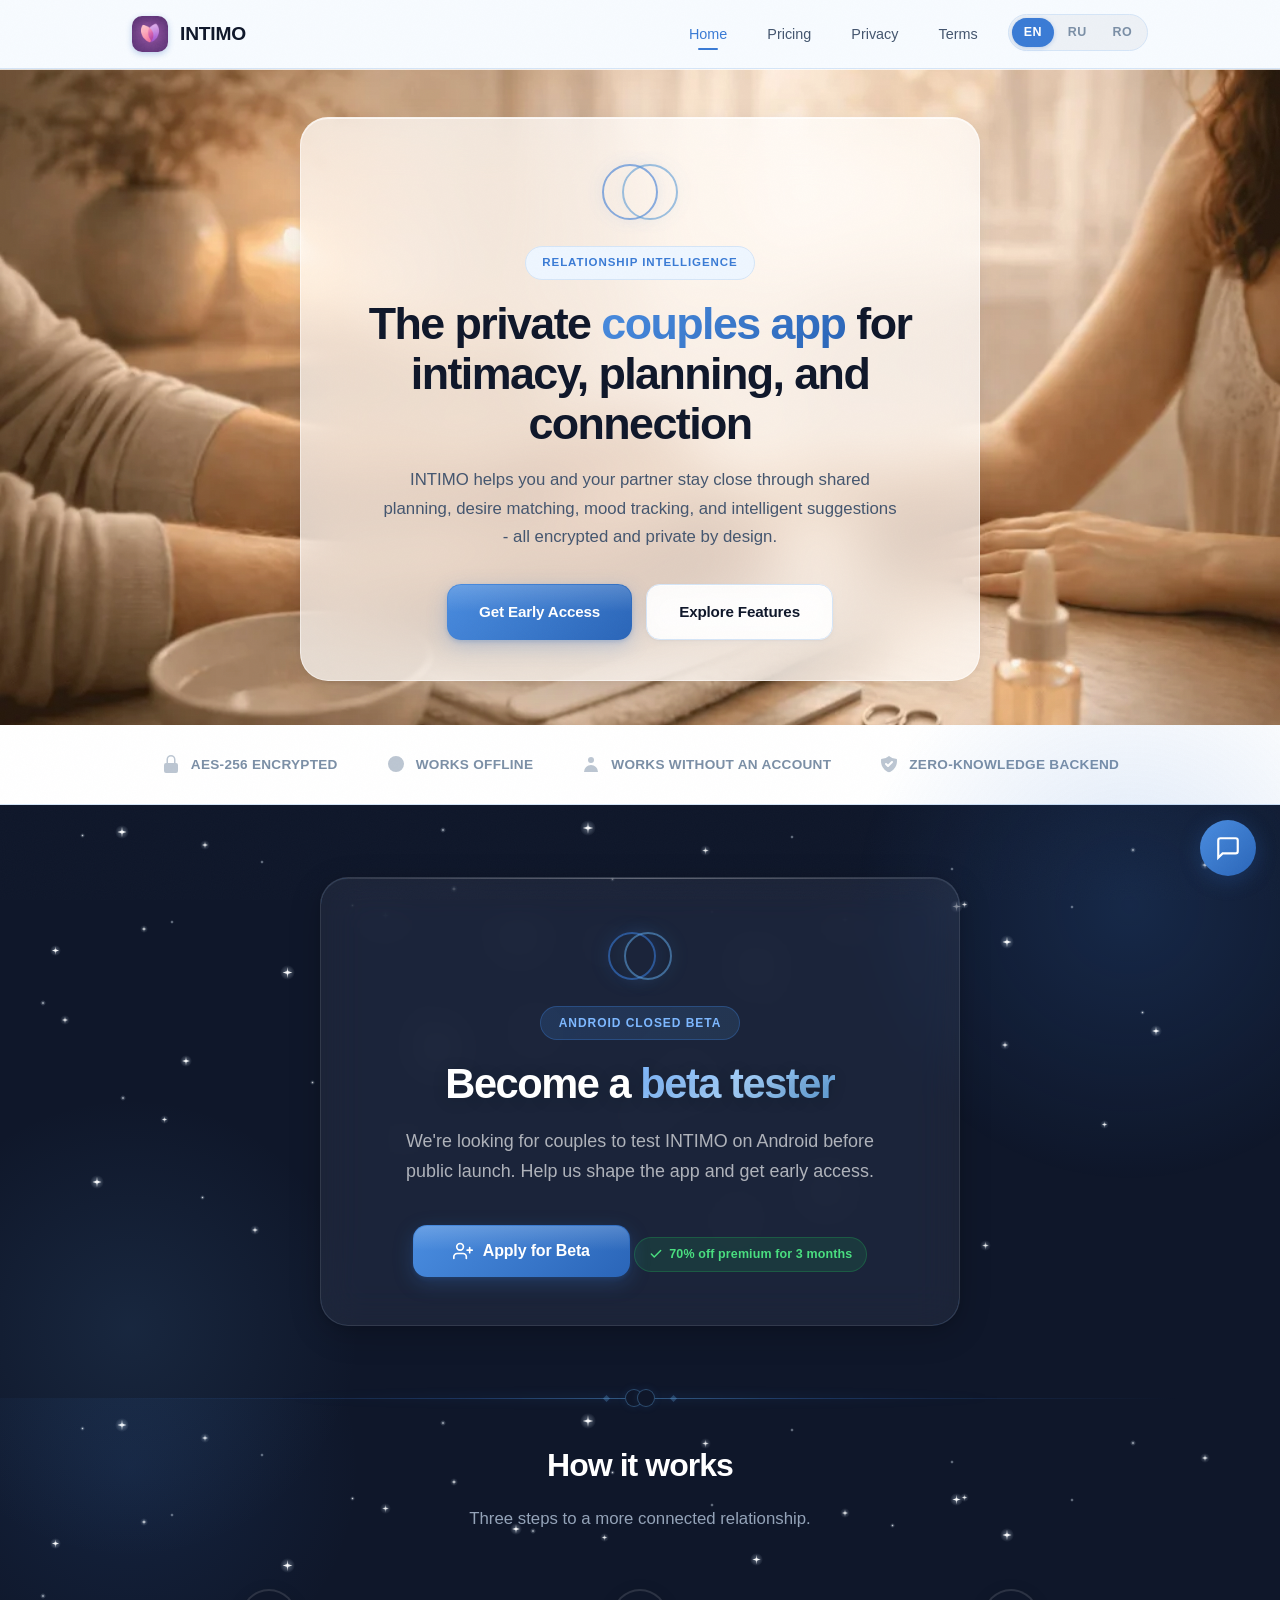
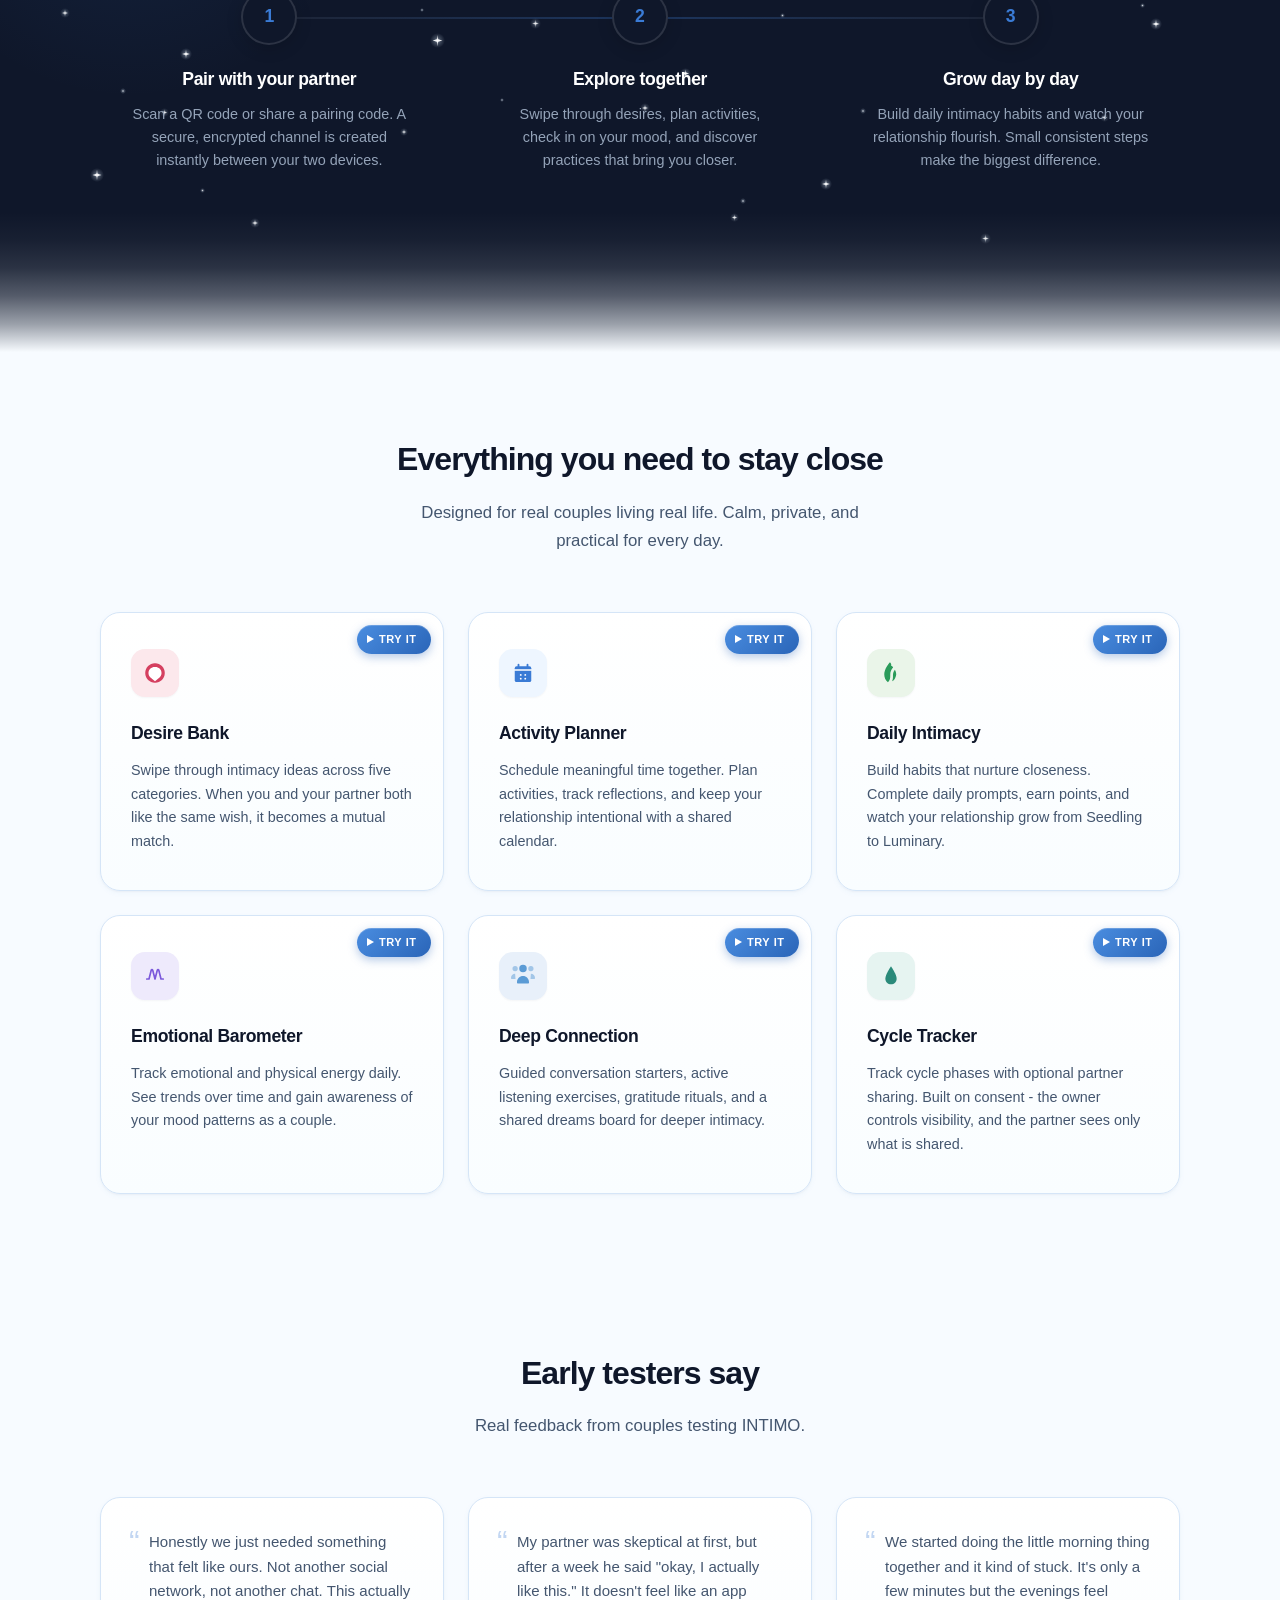
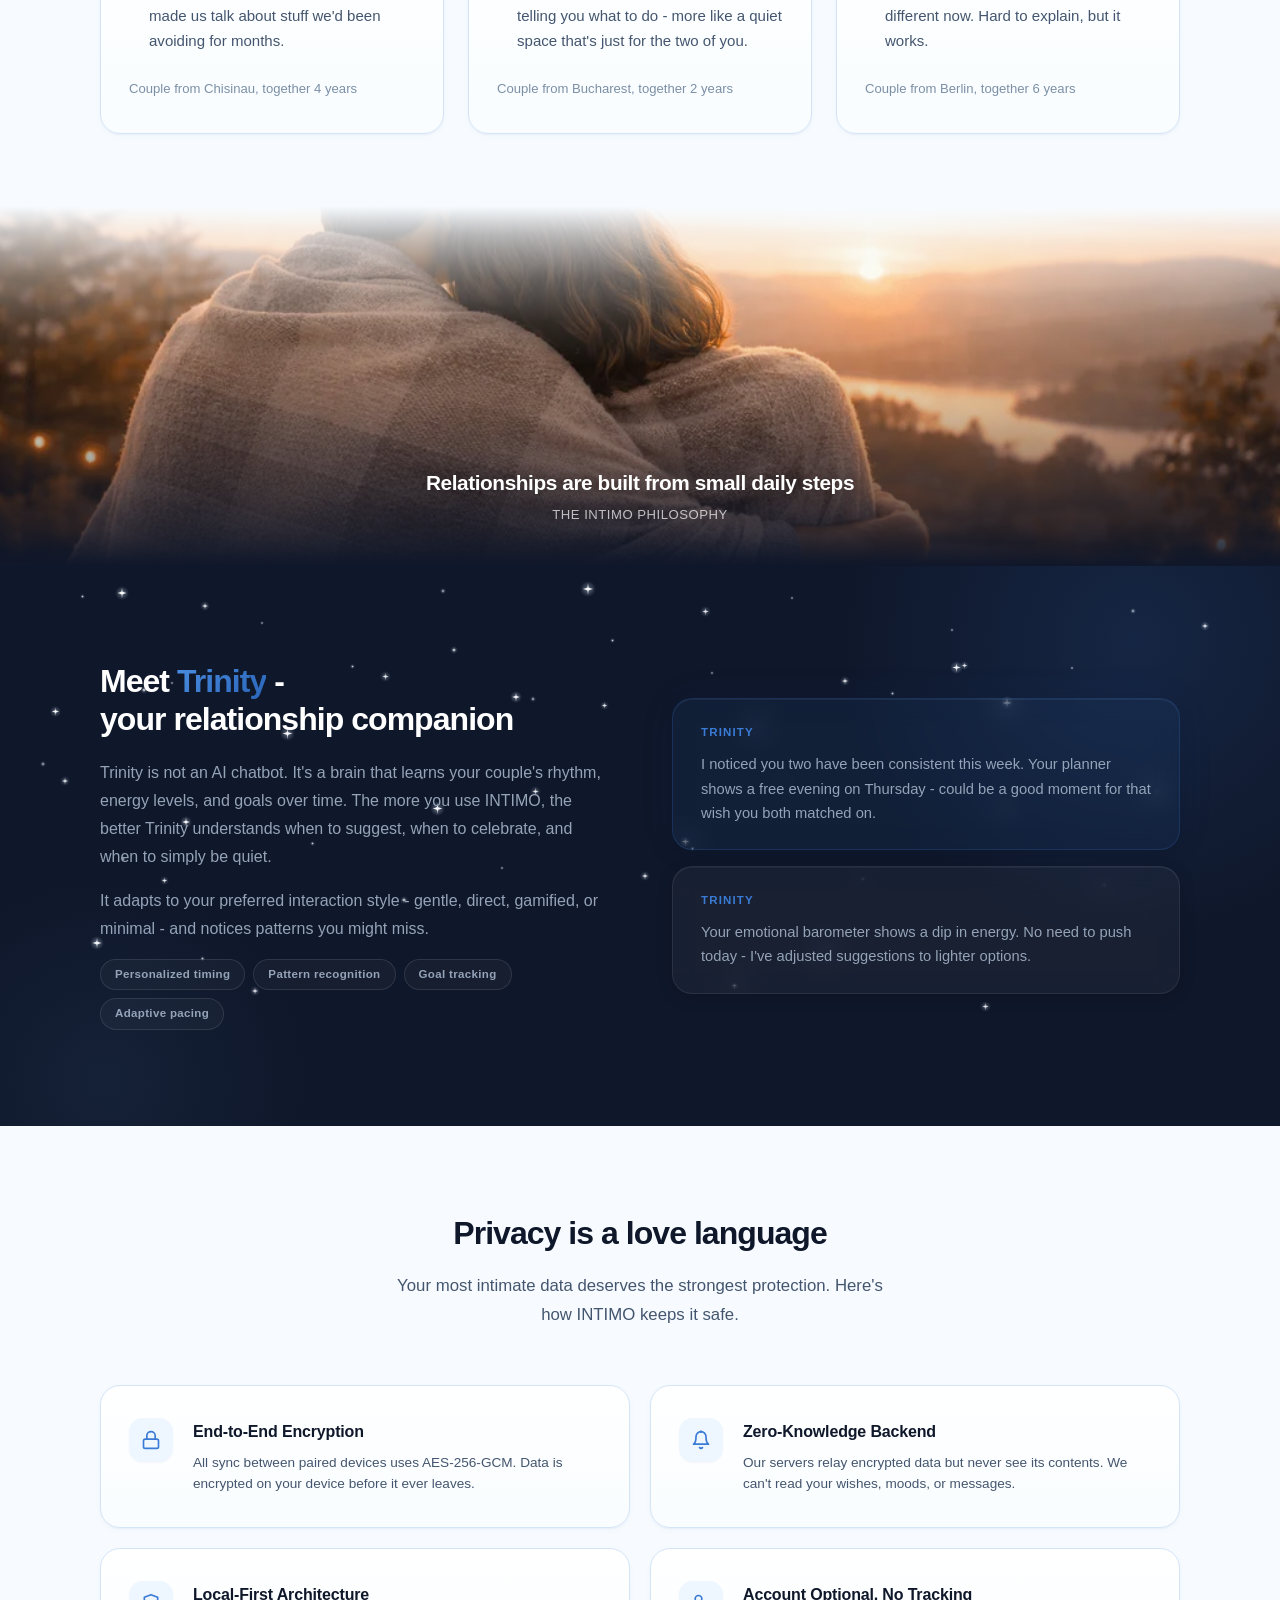
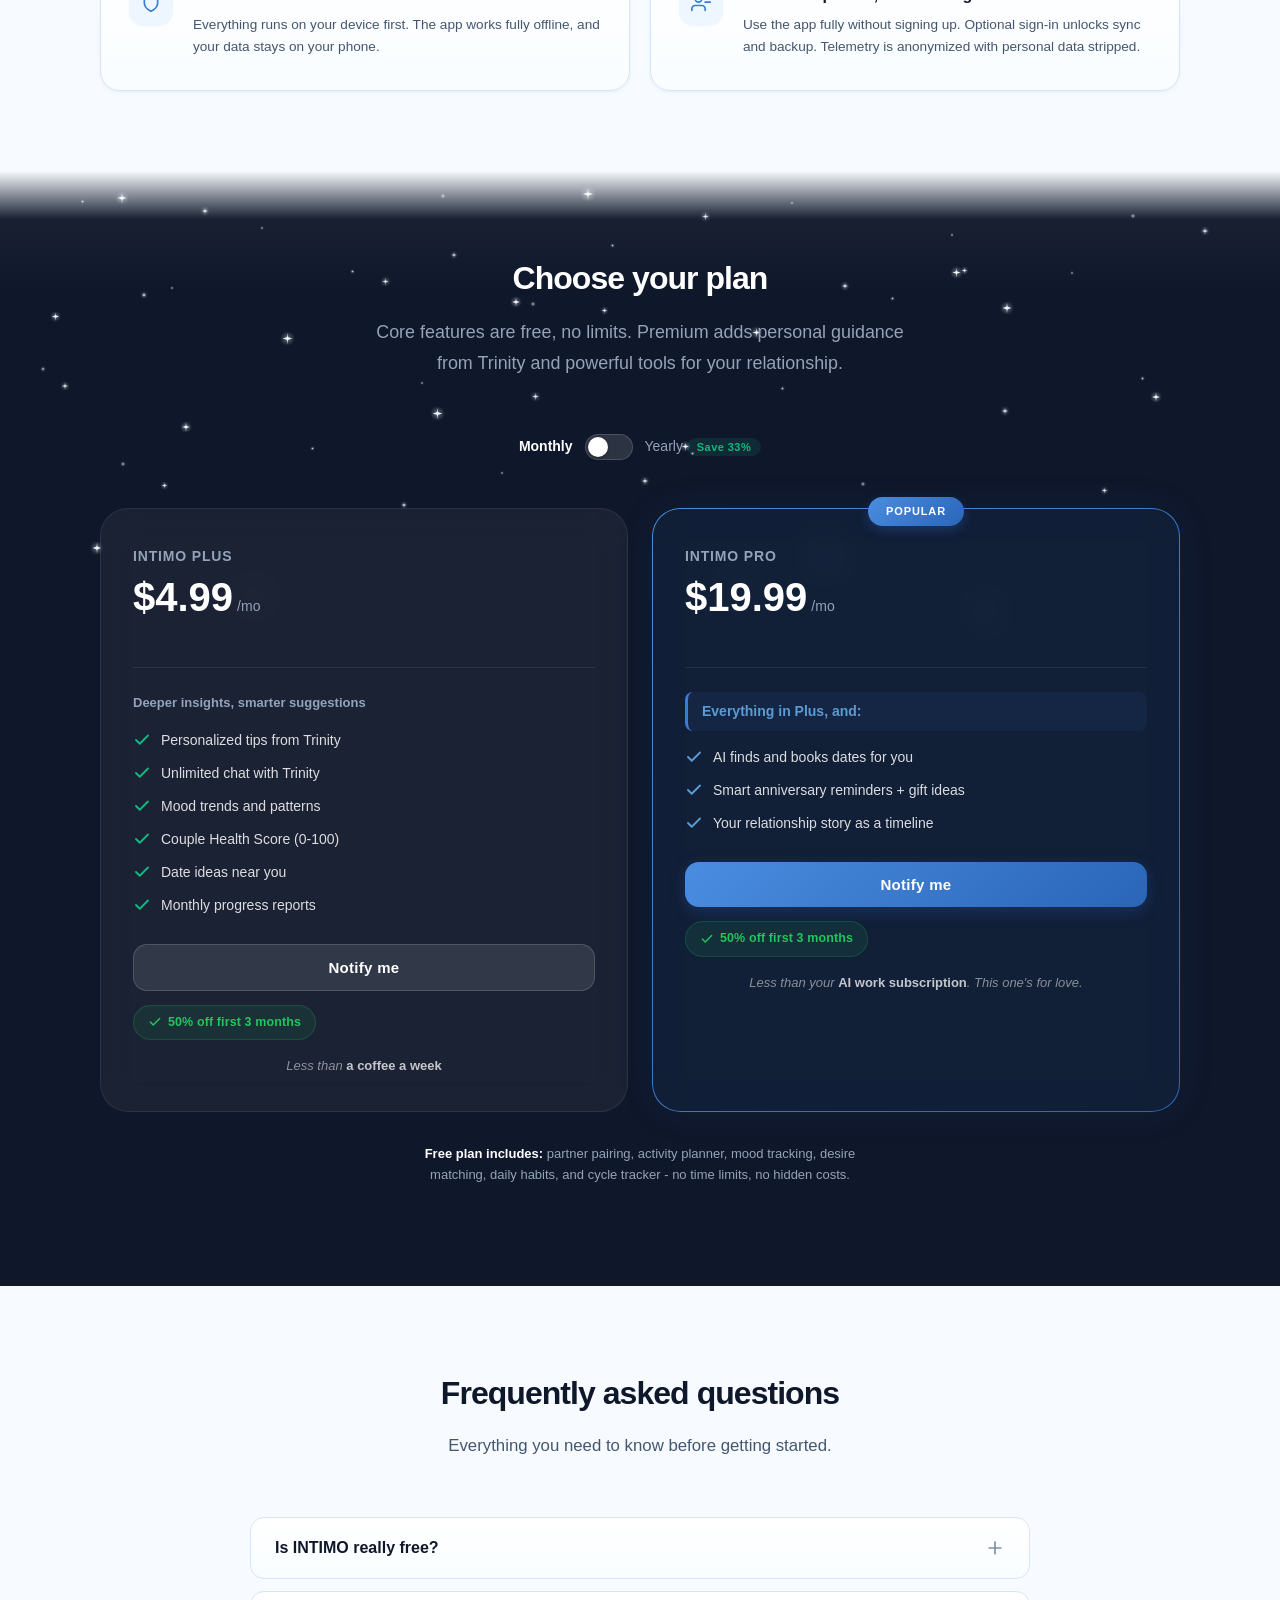
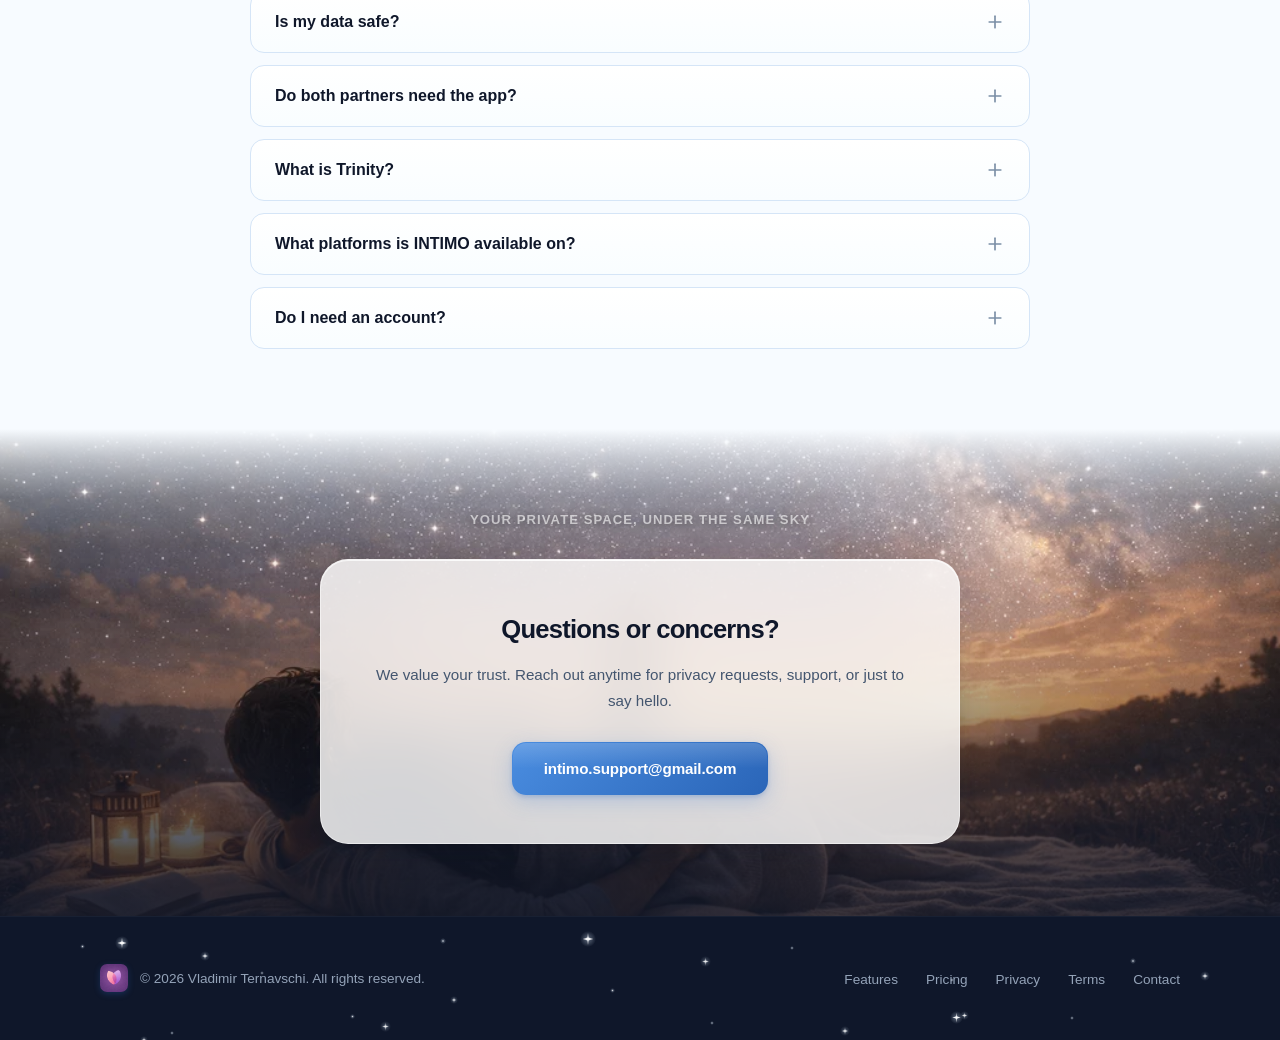
==== index.html @ e992b5d6 "feat: discount perks - 70% for beta testers, 50% for early interest Green pill-shaped perk line with" ====
<!DOCTYPE html>
<html lang="en">
<head>
  <meta charset="UTF-8">
  <script>if(location.hostname==='www.intimo.pro')location.replace(location.href.replace('www.intimo.pro','intimo.pro'));</script>
  <meta name="viewport" content="width=device-width, initial-scale=1.0">
  <title>INTIMO - Private Couples App for Intimacy & Connection</title>
  <meta name="description" content="INTIMO - encrypted couples app with desire matching, shared planning, mood tracking, and AI companion Trinity. Works offline. Free to start.">
  <meta name="keywords" content="couples app, relationship app, intimacy app, desire matching, couples planner, mood tracker couples, private couples app, encrypted relationship app, daily intimacy habits, couple activity planner">
  <meta property="og:title" content="INTIMO - Private Couples App for Desire Matching & Intimacy">
  <meta property="og:description" content="Encrypted couples app with desire matching, shared planning, mood tracking, and AI relationship companion Trinity. Privacy-first, works offline.">
  <meta property="og:type" content="website">
  <meta property="og:url" content="https://intimo.pro">
  <meta property="og:site_name" content="INTIMO">
  <meta property="og:image" content="https://intimo.pro/assets/og-image.png">
  <meta name="twitter:card" content="summary_large_image">
  <meta name="twitter:title" content="INTIMO - Private Couples App for Desire Matching & Intimacy">
  <meta name="twitter:description" content="Encrypted couples app with desire matching, mood tracking, and AI companion. Free to start.">
  <meta name="twitter:image" content="https://intimo.pro/assets/og-image.png">
  <meta name="theme-color" content="#3a7bd5">
  <meta name="referrer" content="strict-origin-when-cross-origin">
  <meta http-equiv="Content-Security-Policy" content="default-src 'self'; script-src 'self' 'unsafe-inline'; style-src 'self' 'unsafe-inline' https://fonts.googleapis.com; img-src 'self' data: https:; font-src 'self' https://fonts.gstatic.com; connect-src 'self' https://naxuunwntqxhjpqzvmos.supabase.co; frame-src 'none'; object-src 'none'; base-uri 'self'; form-action 'self'">
  <meta http-equiv="X-Content-Type-Options" content="nosniff">
  <meta name="author" content="Vladimir Ternavschi">
  <link rel="canonical" href="https://intimo.pro/">
  <link rel="alternate" hreflang="en" href="https://intimo.pro/">
  <link rel="alternate" hreflang="ru" href="https://intimo.pro/ru/">
  <link rel="alternate" hreflang="ro" href="https://intimo.pro/ro/">
  <link rel="alternate" hreflang="x-default" href="https://intimo.pro/">
  <link rel="icon" href="assets/images/app-icon.png" type="image/png">
  <link rel="apple-touch-icon" href="assets/images/app-icon.png">
  <link rel="preconnect" href="https://fonts.googleapis.com">
  <link rel="preconnect" href="https://fonts.gstatic.com" crossorigin>
  <link rel="stylesheet" href="https://fonts.googleapis.com/css2?family=Inter:wght@400;500;600;700&family=Plus+Jakarta+Sans:wght@700;800&display=swap" crossorigin="anonymous">
  <link rel="preload" as="image" href="assets/images/hero-couple.webp" type="image/webp">
  <link rel="stylesheet" href="assets/styles.css">
  <script type="application/ld+json">
  {"@context":"https://schema.org","@type":"SoftwareApplication","name":"INTIMO","applicationCategory":"LifestyleApplication","operatingSystem":"Android","description":"Private couples app with desire matching, shared activity planner, mood tracking, daily intimacy habits, cycle tracker, and AI relationship companion Trinity. End-to-end encrypted, works offline.","url":"https://intimo.pro","author":{"@type":"Person","name":"Vladimir Ternavschi"},"offers":[{"@type":"Offer","name":"Free","price":"0","priceCurrency":"USD","description":"Partner pairing, activity planner, mood tracking, desire matching, daily habits, cycle tracker"},{"@type":"Offer","name":"Intimo Plus","price":"4.99","priceCurrency":"USD","description":"Personalized Trinity guidance, unlimited chat, mood trends, Couple Health Score, date ideas, monthly reports","availability":"https://schema.org/PreOrder"},{"@type":"Offer","name":"Intimo Pro","price":"19.99","priceCurrency":"USD","description":"AI date booking, smart anniversary reminders, relationship timeline","availability":"https://schema.org/PreOrder"}]}
  </script>
  <script type="application/ld+json">
  {"@context":"https://schema.org","@type":"FAQPage","mainEntity":[{"@type":"Question","name":"Is INTIMO really free?","acceptedAnswer":{"@type":"Answer","text":"Yes. Partner pairing, activity planner, mood tracking, desire matching, daily habits, and cycle tracker are completely free with no time limits. Premium plans add personal guidance from Trinity and advanced tools."}},{"@type":"Question","name":"Is my data safe?","acceptedAnswer":{"@type":"Answer","text":"All data is encrypted with AES-256-GCM on your device before it leaves. Our servers relay encrypted data but can never see the contents."}},{"@type":"Question","name":"Do both partners need the app?","acceptedAnswer":{"@type":"Answer","text":"For shared features like desire matching and synced planning, yes. You can also use many features solo."}},{"@type":"Question","name":"What is Trinity?","acceptedAnswer":{"@type":"Answer","text":"Trinity is INTIMO's relationship companion - a system that learns your couple's rhythm and provides personalized suggestions. Available in premium plans."}},{"@type":"Question","name":"What platforms is INTIMO available on?","acceptedAnswer":{"@type":"Answer","text":"INTIMO is launching on Android first, with iOS coming soon."}},{"@type":"Question","name":"Do I need an account?","acceptedAnswer":{"@type":"Answer","text":"No. The app works fully without signing up. You can optionally sign in to unlock cloud backup and cross-device sync."}}]}
  </script>
</head>
<body>
  <a href="#main" class="skip-nav">Skip to content</a>

  <header class="site-header">
    <div class="header-inner">
      <a href="/" class="logo">
        <span class="logo-mark"><img src="assets/images/app-icon.png" alt="INTIMO"></span>
        INTIMO
      </a>
      <button class="menu-toggle" aria-label="Toggle menu" onclick="document.querySelector('.nav-links').classList.toggle('open')">
        <svg viewBox="0 0 24 24" fill="none" stroke="currentColor" stroke-width="2" stroke-linecap="round"><line x1="3" y1="6" x2="21" y2="6"/><line x1="3" y1="12" x2="21" y2="12"/><line x1="3" y1="18" x2="21" y2="18"/></svg>
      </button>
      <ul class="nav-links">
        <li><a href="/" class="active">Home</a></li>
        <li><a href="#pricing">Pricing</a></li>
        <li><a href="/privacy">Privacy</a></li>
        <li><a href="/terms">Terms</a></li>
        <li><span class="lang-switch"><a href="/" class="active">EN</a><a href="/ru/">RU</a><a href="/ro/">RO</a></span></li>
      </ul>
    </div>
  </header>

  <main id="main">

    <!-- Hero -->
    <section class="hero starfield">
      <div class="stars"></div>
      <div class="hero-bg-image">
        <picture>
          <source srcset="assets/images/hero-couple.webp" type="image/webp">
          <img src="assets/images/hero-couple.png" alt="Couple using INTIMO private couples app for daily intimacy and desire matching" width="1024" height="682" loading="eager">
        </picture>
      </div>
      <div class="hero-inner">
        <div class="connection-symbol">
          <span class="ring ring-1"></span>
          <span class="ring ring-2"></span>
        </div>
        <span class="hero-badge">Relationship Intelligence</span>
        <h1>The private <span class="em">couples app</span> for intimacy, planning, and connection</h1>
        <p>INTIMO helps you and your partner stay close through shared planning, desire matching, mood tracking, and intelligent suggestions - all encrypted and private by design.</p>
        <div class="hero-actions">
          <a href="#pricing" class="btn btn-primary">Get Early Access</a>
          <a href="#features" class="btn btn-outline">Explore Features</a>
        </div>
      </div>
    </section>

    <!-- Trust strip -->
    <div class="trust-strip">
      <div class="trust-inner">
        <div class="trust-item">
          <svg class="trust-icon" viewBox="0 0 20 20" fill="currentColor"><path fill-rule="evenodd" d="M10 1a4.5 4.5 0 00-4.5 4.5V9H5a2 2 0 00-2 2v6a2 2 0 002 2h10a2 2 0 002-2v-6a2 2 0 00-2-2h-.5V5.5A4.5 4.5 0 0010 1zm3 8V5.5a3 3 0 10-6 0V9h6z" clip-rule="evenodd"/></svg>
          AES-256 Encrypted
        </div>
        <div class="trust-item">
          <svg class="trust-icon" viewBox="0 0 20 20" fill="currentColor"><path d="M2 10a8 8 0 1116 0 8 8 0 01-16 0zm6.39-2.908a.75.75 0 01.766.027l3.5 2.25a.75.75 0 010 1.262l-3.5 2.25A.75.75 0 018 12.25v-4.5a.75.75 0 01.39-.658z"/></svg>
          Works Offline
        </div>
        <div class="trust-item">
          <svg class="trust-icon" viewBox="0 0 20 20" fill="currentColor"><path fill-rule="evenodd" d="M10 9a3 3 0 100-6 3 3 0 000 6zm-7 9a7 7 0 1114 0H3z" clip-rule="evenodd"/></svg>
          Works Without an Account
        </div>
        <div class="trust-item">
          <svg class="trust-icon" viewBox="0 0 20 20" fill="currentColor"><path fill-rule="evenodd" d="M2.166 4.999A11.954 11.954 0 0010 1.944 11.954 11.954 0 0017.834 5c.11.65.166 1.32.166 2.001 0 5.225-3.34 9.67-8 11.317C5.34 16.67 2 12.225 2 7c0-.682.057-1.35.166-2.001zm11.541 3.708a1 1 0 00-1.414-1.414L9 10.586 7.707 9.293a1 1 0 00-1.414 1.414l2 2a1 1 0 001.414 0l4-4z" clip-rule="evenodd"/></svg>
          Zero-Knowledge Backend
        </div>
      </div>
    </div>

    <!-- Beta signup -->
    <section class="beta-banner starfield" id="beta">
      <div class="stars"></div>
      <div class="beta-glow beta-glow-1"></div>
      <div class="beta-glow beta-glow-2"></div>
      <div class="beta-inner">
        <div class="beta-card reveal">
          <div class="beta-rings">
            <span class="beta-ring beta-ring-1"></span>
            <span class="beta-ring beta-ring-2"></span>
          </div>
          <span class="beta-badge">Android Closed Beta</span>
          <h2>Become a <span class="em">beta tester</span></h2>
          <p>We're looking for couples to test INTIMO on Android before public launch. Help us shape the app and get early access.</p>
          <button class="btn-beta" onclick="document.getElementById('betaOverlay').classList.add('open')">
            <svg viewBox="0 0 24 24" fill="none" stroke="currentColor" stroke-width="2" stroke-linecap="round" stroke-linejoin="round"><path d="M16 21v-2a4 4 0 00-4-4H5a4 4 0 00-4 4v2"/><circle cx="8.5" cy="7" r="4"/><line x1="20" y1="8" x2="20" y2="14"/><line x1="23" y1="11" x2="17" y2="11"/></svg>
            Apply for Beta
          </button>
          <span class="perk-line">
            <svg viewBox="0 0 24 24" fill="none" stroke="currentColor" stroke-width="2.5" stroke-linecap="round" stroke-linejoin="round"><polyline points="20 6 9 17 4 12"/></svg>
            70% off premium for 3 months
          </span>
        </div>
      </div>
    </section>

    <!-- Beta modal -->
    <div class="beta-overlay" id="betaOverlay" onclick="if(event.target===this)this.classList.remove('open')">
      <div class="beta-modal">
        <button class="beta-modal-close" onclick="document.getElementById('betaOverlay').classList.remove('open')" aria-label="Close">
          <svg width="18" height="18" viewBox="0 0 24 24" fill="none" stroke="currentColor" stroke-width="2" stroke-linecap="round"><line x1="18" y1="6" x2="6" y2="18"/><line x1="6" y1="6" x2="18" y2="18"/></svg>
        </button>
        <div id="betaForm">
          <h3>Join the Beta</h3>
          <p class="beta-modal-sub">Both you and your partner need Android devices to participate.</p>
          <div class="beta-field">
            <label for="betaName">Your name</label>
            <input type="text" id="betaName" autocomplete="name" placeholder="Alex" required>
          </div>
          <div class="beta-field">
            <label for="betaEmail">Your email</label>
            <input type="email" id="betaEmail" autocomplete="email" placeholder="alex@example.com" required>
          </div>
          <div class="beta-field">
            <label for="betaDevice">Android device model (optional)</label>
            <input type="text" id="betaDevice" autocomplete="off" placeholder="Samsung Galaxy S24">
          </div>
          <div class="beta-field">
            <label for="betaPartnerEmail">Partner's email</label>
            <input type="email" id="betaPartnerEmail" autocomplete="off" placeholder="partner@example.com" required>
          </div>
          <label class="beta-checkbox">
            <input type="checkbox" id="betaConsent">
            <span>My partner knows about this and agrees to participate in the beta testing.</span>
          </label>
          <div class="beta-error" id="betaError" data-err-name="Please enter a valid name (letters, spaces, hyphens, 2-50 characters)." data-err-email="Please enter a valid email address." data-err-device="Device model contains invalid characters." data-err-partner="Please enter a valid partner email address." data-err-same="Partner email must be different from yours." data-err-consent="Please confirm your partner agrees to participate." data-err-wait="Please wait a few seconds before trying again." data-err-generic="Something went wrong. Please try again." data-err-network="Network error. Please try again."></div>
          <button class="btn-beta-submit" id="betaSubmit" data-loading="Submitting..." onclick="submitBeta()">Submit Application</button>
        </div>
        <div id="betaSuccess" class="beta-success" style="display:none">
          <div class="beta-success-icon">
            <svg viewBox="0 0 24 24" fill="none" stroke="currentColor" stroke-width="2.5" stroke-linecap="round" stroke-linejoin="round"><polyline points="20 6 9 17 4 12"/></svg>
          </div>
          <span class="beta-success-badge">Application received</span>
          <h3>You're in!</h3>
          <p class="beta-success-text">Your application has been submitted successfully. We'll review it and send an invitation to your email.</p>
          <div class="beta-success-divider"></div>
          <div class="beta-success-note">
            <svg viewBox="0 0 24 24" fill="none" stroke="currentColor" stroke-width="2" stroke-linecap="round" stroke-linejoin="round"><circle cx="12" cy="12" r="10"/><line x1="12" y1="16" x2="12" y2="12"/><line x1="12" y1="8" x2="12.01" y2="8"/></svg>
            <span>If all tester spots are filled, our team will reach out with next steps. Check your inbox and spam folder.</span>
          </div>
        </div>
      </div>
    </div>

    <!-- Divider -->
    <div class="beta-divider">
      <span class="beta-divider-diamond"></span>
      <div class="beta-divider-rings">
        <span class="beta-divider-ring"></span>
        <span class="beta-divider-ring"></span>
      </div>
      <span class="beta-divider-diamond"></span>
    </div>

    <!-- How it works -->
    <section class="how-it-works starfield">
      <div class="stars"></div>
      <div class="how-inner">
        <div class="section-header reveal">
          <h2>How it works</h2>
          <p>Three steps to a more connected relationship.</p>
        </div>
        <div class="steps-grid">
          <div class="step-card reveal reveal-delay-1">
            <div class="step-number">1</div>
            <h3>Pair with your partner</h3>
            <p>Scan a QR code or share a pairing code. A secure, encrypted channel is created instantly between your two devices.</p>
          </div>
          <div class="step-card reveal reveal-delay-2">
            <div class="step-number">2</div>
            <h3>Explore together</h3>
            <p>Swipe through desires, plan activities, check in on your mood, and discover practices that bring you closer.</p>
          </div>
          <div class="step-card reveal reveal-delay-3">
            <div class="step-number">3</div>
            <h3>Grow day by day</h3>
            <p>Build daily intimacy habits and watch your relationship flourish. Small consistent steps make the biggest difference.</p>
          </div>
        </div>
      </div>
    </section>

    <!-- Core features -->
    <section id="features" class="features">
      <div class="features-inner">
        <div class="features-header reveal">
          <h2>Everything you need to stay close</h2>
          <p>Designed for real couples living real life. Calm, private, and practical for every day.</p>
        </div>
        <div class="features-grid">
          <div class="feature-card reveal reveal-delay-1" data-demo="swipe" style="cursor:pointer" onclick="if(!window.openSwipeDemo){var s=document.createElement('script');s.src='assets/demos/swipe.js';s.onload=function(){window.openSwipeDemo()};document.head.appendChild(s)}else{window.openSwipeDemo()}">
            <span class="demo-badge">Try it</span>
            <div class="feature-icon feature-icon-rose">
              <svg width="24" height="24" viewBox="0 0 512 512" fill="#d44060"><path d="M256 416c-114.8 0-208-78.8-208-176 0-52.9 29.2-100.1 74.8-131.4C167.6 74.1 208 48 256 48s88.4 26.1 133.2 60.6C434.8 139.9 464 187.1 464 240c0 97.2-93.2 176-208 176z" opacity="0"/><path d="M256 48a208 208 0 00-147 355 208 208 0 00294 0A208 208 0 00256 48zm74.5 147.1l-72.2 72.2a12 12 0 01-17 0l-36.1-36.1a12 12 0 010-17 12 12 0 0117 0L250 242l63.5-63.5a12 12 0 0117 17z" opacity="0"/><path d="M256 48C141.1 48 48 141.1 48 256s93.1 208 208 208 208-93.1 208-208S370.9 48 256 48zm0 0"/><path d="M352 176c-22.1-22.1-51.5-34.3-82.8-34.3-31.3 0-60.7 12.2-82.8 34.3-22.1 22.1-34.3 51.5-34.3 82.8 0 31.3 12.2 60.7 34.3 82.8L256 411.3l69.7-69.7c22.1-22.1 34.3-51.5 34.3-82.8 0-31.3-12.2-60.7-34-82.8z" fill="#fff" opacity="0"/><path d="M256 32C167 32 96 98 96 176c0 53 27 102 73 137l71.5 62.8c8.8 7.8 22.2 7.8 31 0L343 313c46-35 73-84 73-137 0-78-71-144-160-144z" opacity="0"/><circle cx="256" cy="256" r="208" fill="#d44060" opacity="0.15"/><path d="M352.9 176c-42-42-110.8-42-152.8 0-3.5 3.5-6.7 7.2-9.6 11.1L256 263l65.5-75.9c-2.9-3.9-6.1-7.6-9.6-11.1z" opacity="0"/><path d="M256 96c-88 0-160 56-160 128 0 48 28.4 91.2 72 118.4L256 416l88-73.6c43.6-27.2 72-70.4 72-118.4 0-72-72-128-160-128zm80 138.8l-73.6 72a12 12 0 01-16.8 0l-40-40a12 12 0 0116.8-16.8L256 283.2 323.2 216A12 12 0 01336 232.8z" opacity="0"/><path d="M256 48C141.1 48 48 141.1 48 256s93.1 208 208 208 208-93.1 208-208S370.9 48 256 48z" fill="none"/><path d="M353.6 159.2c-24-21.6-55.2-33.6-88-33.6H272c-1.6 0-3.2 0-4.8.2h-22.4c-1.6-.2-3.2-.2-4.8-.2h6.4c-32.8 0-64 12-88 33.6-27.2 24.8-41.6 58.4-41.6 94.4 0 36.8 15.2 71.2 42.4 96L256 432l96.8-82.4c27.2-24.8 42.4-59.2 42.4-96 0-36-14.4-69.6-41.6-94.4z" fill="#fff"/><path d="M256 432l-96.8-82.4C132 324.8 116.8 290.4 116.8 253.6c0-36 14.4-69.6 41.6-94.4C182.4 137.6 213.6 125.6 246.4 125.6H272c32.8 0 64 12 88 33.6 27.2 24.8 41.6 58.4 41.6 94.4 0 36.8-15.2 71.2-42.4 96z" fill="none" stroke="#d44060" stroke-width="0"/></svg>
            </div>
            <h3>Desire Bank</h3>
            <p>Swipe through intimacy ideas across five categories. When you and your partner both like the same wish, it becomes a mutual match.</p>
          </div>
          <div class="feature-card reveal reveal-delay-2" data-demo="planner" style="cursor:pointer" onclick="if(!window.openPlannerDemo){var s=document.createElement('script');s.src='assets/demos/planner.js';s.onload=function(){window.openPlannerDemo()};document.head.appendChild(s)}else{window.openPlannerDemo()}">
            <span class="demo-badge">Try it</span>
            <div class="feature-icon feature-icon-blue">
              <svg width="24" height="24" viewBox="0 0 512 512" fill="#3a7bd5"><rect x="80" y="112" width="352" height="336" rx="40" ry="40"/><path d="M80 192h352" stroke="#fff" stroke-width="32" stroke-linecap="round"/><path d="M160 80v64M352 80v64" stroke="#3a7bd5" stroke-width="40" stroke-linecap="round"/><circle cx="208" cy="296" r="20" fill="#fff"/><circle cx="304" cy="296" r="20" fill="#fff"/><circle cx="208" cy="376" r="20" fill="#fff"/><circle cx="304" cy="376" r="20" fill="#fff"/></svg>
            </div>
            <h3>Activity Planner</h3>
            <p>Schedule meaningful time together. Plan activities, track reflections, and keep your relationship intentional with a shared calendar.</p>
          </div>
          <div class="feature-card reveal reveal-delay-3" data-demo="daily" style="cursor:pointer" onclick="if(!window.openDailyDemo){var s=document.createElement('script');s.src='assets/demos/daily.js';s.onload=function(){window.openDailyDemo()};document.head.appendChild(s)}else{window.openDailyDemo()}">
            <span class="demo-badge">Try it</span>
            <div class="feature-icon feature-icon-green">
              <svg width="24" height="24" viewBox="0 0 512 512" fill="#2a9b5a"><path d="M208 512a24.8 24.8 0 01-17.6-7.2 265.4 265.4 0 01-77.2-188c0-74 30-142.4 84.4-192.6A22.4 22.4 0 01232 124v60.8a139.2 139.2 0 00-46.8 104.4c0 53.6 26 103.2 69.6 133.2A24.4 24.4 0 01208 512z" opacity="0"/><path d="M259.9 61.4l-5.6-7.8c-5-7-9.6-13.4-15.2-19.8a8 8 0 00-12.4.4c-23.8 30.6-42 56-56.4 79.2-19.4 31-33.2 59.6-43.2 89.8A242.4 242.4 0 00112 280c0 68 26 128.4 73.2 170a7.8 7.8 0 0011-1c18.4-21.4 30.4-42.8 36.8-65.2 5.8-20.2 7.4-41.8 7.4-72.8v-28c0-30.8 5.4-57.2 17-83 9.6-21.2 23.2-41 41.6-60.8a7.8 7.8 0 00-1-11.4 196.2 196.2 0 00-38.1-26.4zM340 185.4c-9 10.8-16.4 21.4-22.4 32.4-13.2 24.2-19.6 50.6-19.6 83v28c0 29.4-1.4 49.4-6.6 67.8a171 171 0 01-14.8 37.6c28.2-14 51.2-37.4 66.8-67.8A220.6 220.6 0 00368 280a242 242 0 00-28-94.6z" fill="#2a9b5a"/></svg>
            </div>
            <h3>Daily Intimacy</h3>
            <p>Build habits that nurture closeness. Complete daily prompts, earn points, and watch your relationship grow from Seedling to Luminary.</p>
          </div>
          <div class="feature-card reveal reveal-delay-1" data-demo="barometer" style="cursor:pointer" onclick="if(!window.openBarometerDemo){var s=document.createElement('script');s.src='assets/demos/barometer.js';s.onload=function(){window.openBarometerDemo()};document.head.appendChild(s)}else{window.openBarometerDemo()}">
            <span class="demo-badge">Try it</span>
            <div class="feature-icon feature-icon-violet">
              <svg width="24" height="24" viewBox="0 0 512 512" fill="#7c5adb"><path d="M432 320H384l-47.4-188.7a16 16 0 00-31-.2L256 320l-49.4-188.7a16 16 0 00-31-.2L128 320H80" fill="none" stroke="#7c5adb" stroke-width="36" stroke-linecap="round" stroke-linejoin="round"/></svg>
            </div>
            <h3>Emotional Barometer</h3>
            <p>Track emotional and physical energy daily. See trends over time and gain awareness of your mood patterns as a couple.</p>
          </div>
          <div class="feature-card reveal reveal-delay-2" data-demo="questions" style="cursor:pointer" onclick="if(!window.openQuestionsDemo){var s=document.createElement('script');s.src='assets/demos/questions.js';s.onload=function(){window.openQuestionsDemo()};document.head.appendChild(s)}else{window.openQuestionsDemo()}">
            <span class="demo-badge">Try it</span>
            <div class="feature-icon feature-icon-sky">
              <svg width="24" height="24" viewBox="0 0 512 512" fill="#5b9bd5"><path d="M336 96a80 80 0 10-160 0 80 80 0 00160 0zM256 256c-70.7 0-128 57.3-128 128v16a16 16 0 0016 16h224a16 16 0 0016-16v-16c0-70.7-57.3-128-128-128z"/><path d="M144 96a56 56 0 10-112 0 56 56 0 00112 0zM88 208c-51 0-88 37-88 88v8a16 16 0 0016 16h80" fill="#5b9bd5" opacity="0.5"/><path d="M480 96a56 56 0 10-112 0 56 56 0 00112 0zM424 208c51 0 88 37 88 88v8a16 16 0 01-16 16h-80" fill="#5b9bd5" opacity="0.5"/></svg>
            </div>
            <h3>Deep Connection</h3>
            <p>Guided conversation starters, active listening exercises, gratitude rituals, and a shared dreams board for deeper intimacy.</p>
          </div>
          <div class="feature-card reveal reveal-delay-3" data-demo="cycle" style="cursor:pointer" onclick="if(!window.openCycleDemo){var s=document.createElement('script');s.src='assets/demos/cycle.js';s.onload=function(){window.openCycleDemo()};document.head.appendChild(s)}else{window.openCycleDemo()}">
            <span class="demo-badge">Try it</span>
            <div class="feature-icon feature-icon-teal">
              <svg width="24" height="24" viewBox="0 0 512 512" fill="#2a8a7a"><path d="M256 48l-2.3 3.2C230.8 84 136 225 136 312c0 66.2 53.8 120 120 120s120-53.8 120-120c0-87-94.8-228-117.7-260.8z"/></svg>
            </div>
            <h3>Cycle Tracker</h3>
            <p>Track cycle phases with optional partner sharing. Built on consent - the owner controls visibility, and the partner sees only what is shared.</p>
          </div>
        </div>
      </div>
    </section>

    <!-- Social proof -->
    <section class="social-proof">
      <div class="social-proof-inner">
        <div class="section-header reveal">
          <h2>Early testers say</h2>
          <p>Real feedback from couples testing INTIMO.</p>
        </div>
        <div class="testimonials-grid">
          <div class="testimonial-card reveal reveal-delay-1">
            <p class="testimonial-quote">Honestly we just needed something that felt like ours. Not another social network, not another chat. This actually made us talk about stuff we'd been avoiding for months.</p>
            <span class="testimonial-author">Couple from Chisinau, together 4 years</span>
          </div>
          <div class="testimonial-card reveal reveal-delay-2">
            <p class="testimonial-quote">My partner was skeptical at first, but after a week he said "okay, I actually like this." It doesn't feel like an app telling you what to do - more like a quiet space that's just for the two of you.</p>
            <span class="testimonial-author">Couple from Bucharest, together 2 years</span>
          </div>
          <div class="testimonial-card reveal reveal-delay-3">
            <p class="testimonial-quote">We started doing the little morning thing together and it kind of stuck. It's only a few minutes but the evenings feel different now. Hard to explain, but it works.</p>
            <span class="testimonial-author">Couple from Berlin, together 6 years</span>
          </div>
        </div>
      </div>
    </section>

    <!-- Visual break -->
    <div class="visual-break">
      <picture>
        <source srcset="assets/images/sunset-moment.webp" type="image/webp">
        <img src="assets/images/sunset-moment.png" alt="Couple building daily intimacy habits together with INTIMO relationship app" width="1024" height="682" loading="lazy">
      </picture>
      <div class="visual-break-text">
        <p>Relationships are built from small daily steps</p>
        <span>The INTIMO philosophy</span>
      </div>
    </div>

    <!-- Trinity spotlight -->
    <section class="spotlight starfield">
      <div class="stars"></div>
      <div class="spotlight-inner">
        <div class="spotlight-content reveal">
          <h2>Meet <span class="em">Trinity</span> - <br>your relationship companion</h2>
          <p>Trinity is not an AI chatbot. It's a brain that learns your couple's rhythm, energy levels, and goals over time. The more you use INTIMO, the better Trinity understands when to suggest, when to celebrate, and when to simply be quiet.</p>
          <p>It adapts to your preferred interaction style - gentle, direct, gamified, or minimal - and notices patterns you might miss.</p>
          <div class="trinity-tags">
            <span class="trinity-tag">Personalized timing</span>
            <span class="trinity-tag">Pattern recognition</span>
            <span class="trinity-tag">Goal tracking</span>
            <span class="trinity-tag">Adaptive pacing</span>
          </div>
        </div>
        <div class="spotlight-visual reveal reveal-delay-2">
          <div class="trinity-bubble trinity-bubble-highlight">
            I noticed you two have been consistent this week. Your planner shows a free evening on Thursday - could be a good moment for that wish you both matched on.
          </div>
          <div class="trinity-bubble">
            Your emotional barometer shows a dip in energy. No need to push today - I've adjusted suggestions to lighter options.
          </div>
        </div>
      </div>
    </section>

    <!-- Privacy & security -->
    <section class="privacy-section">
      <div class="privacy-inner">
        <div class="section-header reveal">
          <h2>Privacy is a love language</h2>
          <p>Your most intimate data deserves the strongest protection. Here's how INTIMO keeps it safe.</p>
        </div>
        <div class="privacy-grid">
          <div class="privacy-card reveal reveal-delay-1">
            <div class="privacy-card-icon">
              <svg width="20" height="20" viewBox="0 0 24 24" fill="none" stroke="#3a7bd5" stroke-width="2" stroke-linecap="round" stroke-linejoin="round"><rect x="3" y="11" width="18" height="11" rx="2" ry="2"/><path d="M7 11V7a5 5 0 0110 0v4"/></svg>
            </div>
            <div>
              <h3>End-to-End Encryption</h3>
              <p>All sync between paired devices uses AES-256-GCM. Data is encrypted on your device before it ever leaves.</p>
            </div>
          </div>
          <div class="privacy-card reveal reveal-delay-2">
            <div class="privacy-card-icon">
              <svg width="20" height="20" viewBox="0 0 24 24" fill="none" stroke="#3a7bd5" stroke-width="2" stroke-linecap="round" stroke-linejoin="round"><path d="M18 8A6 6 0 006 8c0 7-3 9-3 9h18s-3-2-3-9"/><path d="M13.73 21a2 2 0 01-3.46 0"/><line x1="12" y1="2" x2="12" y2="2" stroke-width="3"/></svg>
            </div>
            <div>
              <h3>Zero-Knowledge Backend</h3>
              <p>Our servers relay encrypted data but never see its contents. We can't read your wishes, moods, or messages.</p>
            </div>
          </div>
          <div class="privacy-card reveal reveal-delay-3">
            <div class="privacy-card-icon">
              <svg width="20" height="20" viewBox="0 0 24 24" fill="none" stroke="#3a7bd5" stroke-width="2" stroke-linecap="round" stroke-linejoin="round"><path d="M12 22s8-4 8-10V5l-8-3-8 3v7c0 6 8 10 8 10z"/></svg>
            </div>
            <div>
              <h3>Local-First Architecture</h3>
              <p>Everything runs on your device first. The app works fully offline, and your data stays on your phone.</p>
            </div>
          </div>
          <div class="privacy-card reveal reveal-delay-1">
            <div class="privacy-card-icon">
              <svg width="20" height="20" viewBox="0 0 24 24" fill="none" stroke="#3a7bd5" stroke-width="2" stroke-linecap="round" stroke-linejoin="round"><path d="M17 21v-2a4 4 0 00-4-4H5a4 4 0 00-4 4v2"/><circle cx="9" cy="7" r="4"/><line x1="23" y1="11" x2="17" y2="11"/></svg>
            </div>
            <div>
              <h3>Account Optional, No Tracking</h3>
              <p>Use the app fully without signing up. Optional sign-in unlocks sync and backup. Telemetry is anonymized with personal data stripped.</p>
            </div>
          </div>
        </div>
      </div>
    </section>

    <!-- Pricing -->
    <section id="pricing" class="pricing starfield">
      <div class="stars"></div>
      <div class="pricing-inner">
        <div class="section-header reveal">
          <h2>Choose your plan</h2>
          <p>Core features are free, no limits. Premium adds personal guidance from Trinity and powerful tools for your relationship.</p>
        </div>
        <div class="pricing-toggle reveal">
          <span class="pricing-toggle-label active" data-period="monthly">Monthly</span>
          <div class="pricing-toggle-switch" onclick="this.classList.toggle('yearly');var y=this.classList.contains('yearly');this.previousElementSibling.classList.toggle('active',!y);this.nextElementSibling.classList.toggle('active',y);document.querySelectorAll('[data-mo]').forEach(function(e){e.textContent=y?e.dataset.yr:e.dataset.mo});document.querySelectorAll('[data-yrnote]').forEach(function(e){e.textContent=y?e.dataset.yrnote:''})"></div>
          <span class="pricing-toggle-label" data-period="yearly">Yearly <span class="pricing-save">Save 33%</span></span>
        </div>
        <div class="pricing-grid">
          <!-- Plus -->
          <div class="pricing-card reveal reveal-delay-1">
            <div class="pricing-plan-name">Intimo Plus</div>
            <div class="pricing-price">
              <span class="pricing-price-amount" data-mo="$4.99" data-yr="$3.33">$4.99</span>
              <span class="pricing-price-period">/mo</span>
            </div>
            <div class="pricing-price-yearly" data-yrnote="Billed $39.99/year"></div>
            <div class="pricing-divider"></div>
            <div class="pricing-includes">Deeper insights, smarter suggestions</div>
            <ul class="pricing-features">
              <li><svg class="pricing-check" viewBox="0 0 24 24" fill="none" stroke="currentColor" stroke-width="2.5" stroke-linecap="round" stroke-linejoin="round"><polyline points="20 6 9 17 4 12"/></svg>Personalized tips from Trinity</li>
              <li><svg class="pricing-check" viewBox="0 0 24 24" fill="none" stroke="currentColor" stroke-width="2.5" stroke-linecap="round" stroke-linejoin="round"><polyline points="20 6 9 17 4 12"/></svg>Unlimited chat with Trinity</li>
              <li><svg class="pricing-check" viewBox="0 0 24 24" fill="none" stroke="currentColor" stroke-width="2.5" stroke-linecap="round" stroke-linejoin="round"><polyline points="20 6 9 17 4 12"/></svg>Mood trends and patterns</li>
              <li><svg class="pricing-check" viewBox="0 0 24 24" fill="none" stroke="currentColor" stroke-width="2.5" stroke-linecap="round" stroke-linejoin="round"><polyline points="20 6 9 17 4 12"/></svg>Couple Health Score (0-100)</li>
              <li><svg class="pricing-check" viewBox="0 0 24 24" fill="none" stroke="currentColor" stroke-width="2.5" stroke-linecap="round" stroke-linejoin="round"><polyline points="20 6 9 17 4 12"/></svg>Date ideas near you</li>
              <li><svg class="pricing-check" viewBox="0 0 24 24" fill="none" stroke="currentColor" stroke-width="2.5" stroke-linecap="round" stroke-linejoin="round"><polyline points="20 6 9 17 4 12"/></svg>Monthly progress reports</li>
            </ul>
            <button class="pricing-cta notify" onclick="openInterest(this)">Notify me</button>
            <span class="perk-line">
              <svg viewBox="0 0 24 24" fill="none" stroke="currentColor" stroke-width="2.5" stroke-linecap="round" stroke-linejoin="round"><polyline points="20 6 9 17 4 12"/></svg>
              50% off first 3 months
            </span>
            <p class="pricing-analogy">Less than <em>a coffee a week</em></p>
          </div>
          <!-- Pro -->
          <div class="pricing-card popular reveal reveal-delay-2">
            <div class="pricing-popular-badge">Popular</div>
            <div class="pricing-plan-name">Intimo Pro</div>
            <div class="pricing-price">
              <span class="pricing-price-amount" data-mo="$19.99" data-yr="$13.33">$19.99</span>
              <span class="pricing-price-period">/mo</span>
            </div>
            <div class="pricing-price-yearly" data-yrnote="Billed $149.99/year"></div>
            <div class="pricing-divider"></div>
            <div class="pricing-includes">Everything in Plus, and:</div>
            <ul class="pricing-features">
              <li><svg class="pricing-check" viewBox="0 0 24 24" fill="none" stroke="currentColor" stroke-width="2.5" stroke-linecap="round" stroke-linejoin="round"><polyline points="20 6 9 17 4 12"/></svg>AI finds and books dates for you</li>
              <li><svg class="pricing-check" viewBox="0 0 24 24" fill="none" stroke="currentColor" stroke-width="2.5" stroke-linecap="round" stroke-linejoin="round"><polyline points="20 6 9 17 4 12"/></svg>Smart anniversary reminders + gift ideas</li>
              <li><svg class="pricing-check" viewBox="0 0 24 24" fill="none" stroke="currentColor" stroke-width="2.5" stroke-linecap="round" stroke-linejoin="round"><polyline points="20 6 9 17 4 12"/></svg>Your relationship story as a timeline</li>
            </ul>
            <button class="pricing-cta notify" onclick="openInterest(this)">Notify me</button>
            <span class="perk-line">
              <svg viewBox="0 0 24 24" fill="none" stroke="currentColor" stroke-width="2.5" stroke-linecap="round" stroke-linejoin="round"><polyline points="20 6 9 17 4 12"/></svg>
              50% off first 3 months
            </span>
            <p class="pricing-analogy">Less than your <em>AI work subscription</em>. This one's for love.</p>
          </div>
        </div>
        <p class="pricing-free-note reveal"><strong>Free plan includes:</strong> partner pairing, activity planner, mood tracking, desire matching, daily habits, and cycle tracker - no time limits, no hidden costs.</p>
      </div>
    </section>

    <!-- Early interest modal -->
    <div class="beta-overlay" id="interestOverlay" onclick="if(event.target===this)this.classList.remove('open')">
      <div class="beta-modal">
        <button class="beta-modal-close" onclick="document.getElementById('interestOverlay').classList.remove('open')" aria-label="Close">
          <svg width="18" height="18" viewBox="0 0 24 24" fill="none" stroke="currentColor" stroke-width="2" stroke-linecap="round"><line x1="18" y1="6" x2="6" y2="18"/><line x1="6" y1="6" x2="18" y2="18"/></svg>
        </button>
        <div id="interestForm">
          <h3>Get notified</h3>
          <p class="beta-modal-sub">Be the first to know when premium plans launch.</p>
          <input type="hidden" id="interestPlan" value="">
          <div class="beta-field">
            <label for="interestName">Your name</label>
            <input type="text" id="interestName" autocomplete="name" placeholder="Alex" required>
          </div>
          <div class="beta-field">
            <label for="interestEmail">Your email</label>
            <input type="email" id="interestEmail" autocomplete="email" placeholder="alex@example.com" required>
          </div>
          <div class="beta-field">
            <label for="interestComment">Anything you'd like to share? <span style="font-weight:400;color:var(--color-text-muted)">(optional)</span></label>
            <textarea id="interestComment" placeholder="Your wishes, ideas, what you'd love to see in premium..."></textarea>
          </div>
          <div class="beta-error" id="interestError" data-err-name="Please enter a valid name." data-err-email="Please enter a valid email address." data-err-comment="Comment must be under 500 characters." data-err-wait="Please wait a few seconds." data-err-generic="Something went wrong. Please try again." data-err-network="Network error. Please try again."></div>
          <button class="btn-beta-submit" id="interestSubmit" data-loading="Submitting..." onclick="submitInterest()">Notify me</button>
        </div>
        <div id="interestSuccess" class="beta-success" style="display:none">
          <div class="beta-success-icon">
            <svg viewBox="0 0 24 24" fill="none" stroke="currentColor" stroke-width="2.5" stroke-linecap="round" stroke-linejoin="round"><polyline points="20 6 9 17 4 12"/></svg>
          </div>
          <span class="beta-success-badge">You're on the list</span>
          <h3>We'll let you know!</h3>
          <p class="beta-success-text">You'll be among the first to hear when premium plans go live. Thank you for your interest!</p>
        </div>
      </div>
    </div>

    <!-- FAQ -->
    <section class="faq-section" id="faq">
      <div class="faq-inner">
        <div class="section-header reveal">
          <h2>Frequently asked questions</h2>
          <p>Everything you need to know before getting started.</p>
        </div>
        <div class="faq-grid">
          <div class="faq-item reveal">
            <button class="faq-question" onclick="this.parentElement.classList.toggle('open')">
              Is INTIMO really free?
              <svg viewBox="0 0 24 24" fill="none" stroke="currentColor" stroke-width="2" stroke-linecap="round"><line x1="12" y1="5" x2="12" y2="19"/><line x1="5" y1="12" x2="19" y2="12"/></svg>
            </button>
            <div class="faq-answer"><p>Yes. Partner pairing, activity planner, mood tracking, desire matching, daily habits, and cycle tracker are completely free with no time limits. Premium plans add personal guidance from Trinity and advanced tools.</p></div>
          </div>
          <div class="faq-item reveal">
            <button class="faq-question" onclick="this.parentElement.classList.toggle('open')">
              Is my data safe?
              <svg viewBox="0 0 24 24" fill="none" stroke="currentColor" stroke-width="2" stroke-linecap="round"><line x1="12" y1="5" x2="12" y2="19"/><line x1="5" y1="12" x2="19" y2="12"/></svg>
            </button>
            <div class="faq-answer"><p>Absolutely. All data is encrypted with AES-256-GCM on your device before it leaves. Our servers relay encrypted data but can never see the contents. We can't read your wishes, moods, or messages.</p></div>
          </div>
          <div class="faq-item reveal">
            <button class="faq-question" onclick="this.parentElement.classList.toggle('open')">
              Do both partners need the app?
              <svg viewBox="0 0 24 24" fill="none" stroke="currentColor" stroke-width="2" stroke-linecap="round"><line x1="12" y1="5" x2="12" y2="19"/><line x1="5" y1="12" x2="19" y2="12"/></svg>
            </button>
            <div class="faq-answer"><p>For shared features like desire matching and synced planning, yes - both partners install the app and pair via QR code. You can also use many features solo.</p></div>
          </div>
          <div class="faq-item reveal">
            <button class="faq-question" onclick="this.parentElement.classList.toggle('open')">
              What is Trinity?
              <svg viewBox="0 0 24 24" fill="none" stroke="currentColor" stroke-width="2" stroke-linecap="round"><line x1="12" y1="5" x2="12" y2="19"/><line x1="5" y1="12" x2="19" y2="12"/></svg>
            </button>
            <div class="faq-answer"><p>Trinity is INTIMO's relationship companion - a system that learns your couple's rhythm and provides personalized suggestions, celebrates your wins, and adapts to your communication style. Available in premium plans.</p></div>
          </div>
          <div class="faq-item reveal">
            <button class="faq-question" onclick="this.parentElement.classList.toggle('open')">
              What platforms is INTIMO available on?
              <svg viewBox="0 0 24 24" fill="none" stroke="currentColor" stroke-width="2" stroke-linecap="round"><line x1="12" y1="5" x2="12" y2="19"/><line x1="5" y1="12" x2="19" y2="12"/></svg>
            </button>
            <div class="faq-answer"><p>INTIMO is launching on Android first, with iOS coming soon. The app works fully offline and syncs when connected.</p></div>
          </div>
          <div class="faq-item reveal">
            <button class="faq-question" onclick="this.parentElement.classList.toggle('open')">
              Do I need an account?
              <svg viewBox="0 0 24 24" fill="none" stroke="currentColor" stroke-width="2" stroke-linecap="round"><line x1="12" y1="5" x2="12" y2="19"/><line x1="5" y1="12" x2="19" y2="12"/></svg>
            </button>
            <div class="faq-answer"><p>No. The app works fully without signing up. You can optionally sign in via email, Google, or Apple to unlock cloud backup and cross-device sync.</p></div>
          </div>
        </div>
      </div>
    </section>

    <!-- CTA with stargazing background -->
    <section class="cta-hero">
      <picture>
        <source srcset="assets/images/stargazing-night.webp" type="image/webp">
        <img class="cta-hero-bg" src="assets/images/stargazing-night.png" alt="Encrypted private couples app INTIMO - your safe space for relationship growth" width="1024" height="682" loading="lazy">
      </picture>
      <div class="cta-hero-overlay"></div>
      <div class="cta-hero-inner">
        <p class="cta-hero-tagline">Your private space, under the same sky</p>
        <div class="cta-card reveal">
          <h2>Questions or concerns?</h2>
          <p>We value your trust. Reach out anytime for privacy requests, support, or just to say hello.</p>
          <a href="mailto:intimo.support@gmail.com" rel="noopener noreferrer" class="btn btn-primary">intimo.support@gmail.com</a>
        </div>
      </div>
    </section>

  </main>

  <footer class="site-footer starfield">
    <div class="stars"></div>
    <div class="footer-inner">
      <div class="footer-left">
        <span class="footer-logo"><img src="assets/images/app-icon.png" alt="INTIMO"></span>
        &copy; 2026 Vladimir Ternavschi. All rights reserved.
      </div>
      <ul class="footer-links">
        <li><a href="#features">Features</a></li>
        <li><a href="#pricing">Pricing</a></li>
        <li><a href="/privacy">Privacy</a></li>
        <li><a href="/terms">Terms</a></li>
        <li><a href="mailto:intimo.support@gmail.com" rel="noopener noreferrer">Contact</a></li>
      </ul>
    </div>
  </footer>

  <script>
  (function(){var o=new IntersectionObserver(function(e){e.forEach(function(i){if(i.isIntersecting){i.target.classList.add('visible');o.unobserve(i.target)}})},{threshold:0.15});document.querySelectorAll('.reveal').forEach(function(el){o.observe(el)})})();
  (function(){var h=document.querySelector('.site-header');window.addEventListener('scroll',function(){h.classList.toggle('scrolled',window.scrollY>40)},{passive:true})})();
  </script>
  <script src="assets/demos/trinity-chat.js" defer></script>
  <script src="assets/forms.js" defer></script>
</body>
</html>
---- assets/styles.css ----
/* ============================================
   INTIMO - "Ocean Calm" Design System
   Blue palette matching the app's primary theme.
   Volumetric depth, layered shadows, glass effects.
   ============================================ */

*, *::before, *::after {
  box-sizing: border-box;
  margin: 0;
  padding: 0;
}

:root {
  /* Ocean Calm blue palette — from the app */
  --color-bg: #f7fbff;
  --color-surface: #ffffff;
  --color-surface-tint: #f9fdff;
  --color-text: #0f172a;
  --color-text-secondary: #44566f;
  --color-text-muted: #7b8fa6;
  --color-primary: #3a7bd5;
  --color-primary-dark: #2a65b8;
  --color-primary-deeper: #1d4f94;
  --color-primary-light: #eef6ff;
  --color-primary-glow: rgba(58, 123, 213, 0.18);
  --color-accent: #5b9bd5;
  --color-accent-light: #e8f0fa;
  --color-border: #d5e5f7;
  --color-border-light: #e8f0fa;
  --color-footer-bg: #0f172a;
  --color-footer-text: #94a3b8;

  /* Gradients */
  --gradient-hero: linear-gradient(160deg, #ffffff 0%, #eef6ff 35%, #e8f0fa 60%, #f0eef8 85%, #f7fbff 100%);
  --gradient-button: linear-gradient(135deg, #4a8de0, #2a65b8);
  --gradient-button-hover: linear-gradient(135deg, #5a9bef, #3a75c8);
  --gradient-glow-1: radial-gradient(circle, rgba(58, 123, 213, 0.14) 0%, transparent 70%);
  --gradient-glow-2: radial-gradient(circle, rgba(91, 155, 213, 0.10) 0%, transparent 70%);
  --gradient-glow-3: radial-gradient(circle, rgba(100, 120, 200, 0.08) 0%, transparent 70%);
  --gradient-card: linear-gradient(180deg, #ffffff 0%, #f9fdff 100%);
  --gradient-shine: linear-gradient(135deg, rgba(255,255,255,0.5) 0%, rgba(255,255,255,0) 60%);

  /* Layered shadows */
  --shadow-xs: 0 1px 2px rgba(15, 23, 42, 0.04);
  --shadow-sm:
    0 1px 2px rgba(15, 23, 42, 0.04),
    0 2px 6px rgba(58, 123, 213, 0.04);
  --shadow-md:
    0 2px 4px rgba(15, 23, 42, 0.03),
    0 6px 16px rgba(58, 123, 213, 0.06),
    0 12px 32px rgba(15, 23, 42, 0.03);
  --shadow-lg:
    0 4px 8px rgba(15, 23, 42, 0.03),
    0 12px 28px rgba(58, 123, 213, 0.08),
    0 24px 56px rgba(15, 23, 42, 0.04);
  --shadow-xl:
    0 8px 16px rgba(15, 23, 42, 0.04),
    0 20px 40px rgba(58, 123, 213, 0.10),
    0 40px 80px rgba(15, 23, 42, 0.06);
  --shadow-button:
    0 2px 4px rgba(42, 101, 184, 0.2),
    0 6px 20px rgba(58, 123, 213, 0.25);
  --shadow-button-hover:
    0 4px 8px rgba(42, 101, 184, 0.2),
    0 10px 32px rgba(58, 123, 213, 0.3),
    0 20px 48px rgba(42, 101, 184, 0.1);
  --shadow-inset-highlight: inset 0 1px 0 rgba(255, 255, 255, 0.6);
  --shadow-inset-border: inset 0 0 0 1px rgba(255, 255, 255, 0.5);

  /* Design tokens */
  --radius-sm: 8px;
  --radius-md: 14px;
  --radius-lg: 20px;
  --radius-xl: 28px;
  --font-sans: "Inter", -apple-system, BlinkMacSystemFont, "Segoe UI", Roboto, "Helvetica Neue", Arial, sans-serif;
  --font-display: "Plus Jakarta Sans", -apple-system, BlinkMacSystemFont, "Segoe UI", sans-serif;
  --max-width: 780px;
  --max-width-wide: 1080px;
  --transition-fast: 0.2s cubic-bezier(0.4, 0, 0.2, 1);
  --transition-smooth: 0.4s cubic-bezier(0.4, 0, 0.2, 1);
  --transition-spring: 0.5s cubic-bezier(0.34, 1.56, 0.64, 1);
}

html {
  font-size: 16px;
  scroll-behavior: smooth;
  -webkit-text-size-adjust: 100%;
}

body {
  font-family: var(--font-sans);
  color: var(--color-text);
  background-color: var(--color-bg);
  line-height: 1.7;
  -webkit-font-smoothing: antialiased;
  -moz-osx-font-smoothing: grayscale;
  min-height: 100vh;
  display: flex;
  flex-direction: column;
  overflow-x: hidden;
}

::selection {
  background: var(--color-primary-light);
  color: var(--color-primary-dark);
}

h1, h2, h3 {
  font-family: var(--font-display);
}

/* Skip navigation (accessibility) */
.skip-nav {
  position: absolute;
  top: -100px;
  left: 16px;
  background: var(--color-primary);
  color: #fff;
  padding: 10px 20px;
  border-radius: var(--radius-sm);
  font-weight: 600;
  font-size: 0.9rem;
  z-index: 10001;
  text-decoration: none;
  transition: top 0.2s;
}
.skip-nav:focus {
  top: 8px;
}

/* Focus-visible styles */
a:focus-visible,
button:focus-visible,
[data-demo]:focus-visible,
textarea:focus-visible,
input:focus-visible {
  outline: 2px solid var(--color-primary);
  outline-offset: 2px;
  border-radius: 4px;
}

/* Scroll reveal */
.reveal {
  opacity: 0;
  transform: translateY(28px);
  transition: opacity 0.7s ease, transform 0.7s ease;
}
.reveal.visible {
  opacity: 1;
  transform: translateY(0);
}
.reveal-delay-1 { transition-delay: 0.1s; }
.reveal-delay-2 { transition-delay: 0.2s; }
.reveal-delay-3 { transition-delay: 0.3s; }

@media (prefers-reduced-motion: reduce) {
  .reveal {
    opacity: 1;
    transform: none;
    transition: none;
  }
}

/* ============================================
   HEADER
   ============================================ */

.site-header {
  position: sticky;
  top: 0;
  z-index: 100;
  background: var(--color-bg);
  border-bottom: 1px solid var(--color-border);
  box-shadow: 0 1px 0 rgba(255, 255, 255, 0.8);
  transition: background 0.4s ease, box-shadow 0.4s ease;
}

.site-header.scrolled {
  background: #faf8f5;
  box-shadow:
    0 1px 0 rgba(255, 255, 255, 0.8),
    0 4px 16px rgba(15, 23, 42, 0.06);
}

.header-inner {
  max-width: var(--max-width-wide);
  margin: 0 auto;
  padding: 0 32px;
  height: 68px;
  display: flex;
  align-items: center;
  justify-content: space-between;
}

.logo {
  display: flex;
  align-items: center;
  gap: 12px;
  text-decoration: none;
  color: var(--color-text);
  font-weight: 700;
  font-size: 1.2rem;
  letter-spacing: -0.01em;
  transition: opacity var(--transition-fast);
}

.logo:hover { opacity: 0.8; }

.logo-mark {
  width: 36px;
  height: 36px;
  border-radius: 10px;
  overflow: hidden;
  flex-shrink: 0;
  box-shadow:
    0 2px 6px rgba(42, 101, 184, 0.3),
    var(--shadow-inset-highlight);
}

.logo-mark img {
  width: 100%;
  height: 100%;
  object-fit: cover;
  display: block;
}

.nav-links {
  display: flex;
  gap: 4px;
  list-style: none;
}

.nav-links a {
  display: inline-block;
  padding: 8px 18px;
  text-decoration: none;
  color: var(--color-text-secondary);
  font-size: 0.9rem;
  font-weight: 500;
  border-radius: var(--radius-sm);
  transition: color var(--transition-fast), background var(--transition-fast), box-shadow var(--transition-fast);
  position: relative;
}

.nav-links a::after {
  content: '';
  position: absolute;
  bottom: 4px;
  left: 50%;
  transform: translateX(-50%) scaleX(0);
  width: 20px;
  height: 2px;
  background: var(--color-primary);
  border-radius: 1px;
  transition: transform var(--transition-smooth);
}

.nav-links a:hover {
  color: var(--color-primary);
  background: var(--color-primary-light);
  box-shadow: var(--shadow-xs);
}

.nav-links a.active { color: var(--color-primary); }
.nav-links a.active::after { transform: translateX(-50%) scaleX(1); }

/* Language switcher */
.lang-switch {
  display: flex;
  align-items: center;
  gap: 2px;
  margin-left: 8px;
  padding: 3px;
  background: rgba(15, 23, 42, 0.04);
  border-radius: 999px;
  border: 1px solid var(--color-border);
}

.lang-switch a {
  display: inline-block;
  padding: 4px 12px;
  font-size: 0.78rem;
  font-weight: 600;
  text-decoration: none;
  color: var(--color-text-muted);
  border-radius: 999px;
  letter-spacing: 0.03em;
  transition: all var(--transition-fast);
}

.lang-switch a.active {
  background: var(--color-primary);
  color: #fff;
  box-shadow: 0 1px 4px rgba(58, 123, 213, 0.3);
}

.lang-switch a:hover:not(.active) {
  color: var(--color-text);
}

.menu-toggle {
  display: none;
  background: none;
  border: none;
  cursor: pointer;
  padding: 8px;
  color: var(--color-text);
  border-radius: var(--radius-sm);
  transition: background var(--transition-fast);
}

.menu-toggle:hover { background: var(--color-primary-light); }
.menu-toggle svg { width: 22px; height: 22px; }

main { flex: 1; }

/* ============================================
   HERO
   ============================================ */

.hero {
  position: relative;
  padding: 48px 32px 44px;
  text-align: center;
  background: #0f172a;
  overflow: hidden;
}

/* Blurred photo background behind gradient */
.hero-bg-image {
  position: absolute;
  inset: 0;
  z-index: 0;
  overflow: hidden;
}

.hero-bg-image img {
  width: 100%;
  height: 100%;
  object-fit: cover;
  object-position: center 15%;
}

/* Connection rings */
.connection-symbol {
  display: flex;
  justify-content: center;
  margin-bottom: 24px;
  position: relative;
  height: 60px;
}

.ring {
  display: block;
  width: 56px;
  height: 56px;
  border-radius: 50%;
  border: 2.5px solid transparent;
  position: absolute;
  top: 50%;
  transform: translateY(-50%);
  animation: ringPulse 4s ease-in-out infinite;
}

.ring-1 {
  border-color: var(--color-primary);
  left: calc(50% - 38px);
  opacity: 0.6;
  box-shadow: 0 0 20px rgba(58, 123, 213, 0.15);
}

.ring-2 {
  border-color: var(--color-accent);
  left: calc(50% - 18px);
  opacity: 0.6;
  animation-delay: 0.6s;
  box-shadow: 0 0 20px rgba(91, 155, 213, 0.12);
}

@keyframes ringPulse {
  0%, 100% { transform: translateY(-50%) scale(1); opacity: 0.6; }
  50% { transform: translateY(-50%) scale(1.08); opacity: 0.9; }
}

.hero-inner {
  max-width: 680px;
  margin: 0 auto;
  position: relative;
  z-index: 2;
  background: rgba(255, 255, 255, 0.72);
  backdrop-filter: blur(28px) saturate(1.3);
  -webkit-backdrop-filter: blur(28px) saturate(1.3);
  border-radius: var(--radius-xl);
  border: 1px solid rgba(255, 255, 255, 0.5);
  padding: 44px 48px 40px;
  box-shadow:
    0 8px 32px rgba(15, 23, 42, 0.08),
    0 2px 8px rgba(15, 23, 42, 0.04),
    inset 0 1px 0 rgba(255, 255, 255, 0.7);
}

.hero-badge {
  display: inline-block;
  padding: 6px 16px;
  font-size: 0.72rem;
  font-weight: 600;
  color: var(--color-primary);
  background: var(--color-primary-light);
  border: 1px solid var(--color-border);
  border-radius: 999px;
  letter-spacing: 0.08em;
  margin-bottom: 18px;
  text-transform: uppercase;
}

.hero h1 {
  font-size: 2.8rem;
  font-weight: 800;
  line-height: 1.12;
  letter-spacing: -0.035em;
  color: var(--color-text);
  margin-bottom: 18px;
}

.hero h1 .em {
  background: var(--gradient-button);
  -webkit-background-clip: text;
  -webkit-text-fill-color: transparent;
  background-clip: text;
}

.hero p {
  font-size: 1.05rem;
  color: var(--color-text-secondary);
  line-height: 1.7;
  margin-bottom: 32px;
  max-width: 520px;
  margin-left: auto;
  margin-right: auto;
}

.hero-actions {
  display: flex;
  gap: 14px;
  justify-content: center;
  flex-wrap: wrap;
}

/* ============================================
   BUTTONS — volumetric depth
   ============================================ */

.btn {
  display: inline-flex;
  align-items: center;
  justify-content: center;
  gap: 8px;
  padding: 14px 32px;
  font-size: 0.95rem;
  font-weight: 600;
  font-family: inherit;
  text-decoration: none;
  border-radius: var(--radius-md);
  transition:
    transform var(--transition-fast),
    box-shadow var(--transition-smooth),
    background var(--transition-fast);
  cursor: pointer;
  border: none;
  letter-spacing: -0.01em;
  position: relative;
}

.btn:active { transform: scale(0.97) translateY(1px); }

.btn-primary {
  background: var(--gradient-button);
  color: #fff;
  box-shadow: var(--shadow-button);
}

/* Inner highlight for 3D effect */
.btn-primary::before {
  content: '';
  position: absolute;
  inset: 1px;
  border-radius: calc(var(--radius-md) - 1px);
  background: linear-gradient(180deg, rgba(255,255,255,0.18) 0%, transparent 50%);
  pointer-events: none;
}

.btn-primary:hover {
  background: var(--gradient-button-hover);
  box-shadow: var(--shadow-button-hover);
  transform: translateY(-3px);
}

.btn-outline {
  background: rgba(255, 255, 255, 0.85);
  color: var(--color-text);
  border: 1px solid var(--color-border);
  box-shadow: var(--shadow-sm), var(--shadow-inset-highlight);
  backdrop-filter: blur(12px);
}

.btn-outline:hover {
  border-color: var(--color-primary);
  color: var(--color-primary);
  transform: translateY(-3px);
  box-shadow: var(--shadow-md);
}

/* ============================================
   TRUST STRIP
   ============================================ */

.trust-strip {
  background: var(--color-surface);
  border-bottom: 1px solid var(--color-border);
  padding: 28px 32px;
  box-shadow:
    inset 0 1px 0 rgba(255,255,255,0.8),
    0 -8px 24px rgba(15, 23, 42, 0.06);
}

.trust-inner {
  max-width: var(--max-width-wide);
  margin: 0 auto;
  display: flex;
  justify-content: center;
  gap: 48px;
  flex-wrap: wrap;
}

.trust-item {
  display: flex;
  align-items: center;
  gap: 10px;
  font-size: 0.85rem;
  font-weight: 600;
  color: var(--color-text-muted);
  letter-spacing: 0.02em;
  text-transform: uppercase;
}

.trust-icon {
  width: 20px;
  height: 20px;
  opacity: 0.5;
}

/* ============================================
   HOW IT WORKS
   ============================================ */

.how-it-works {
  padding: 40px 32px 180px;
  background: var(--color-footer-bg);
  color: #fff;
  position: relative;
  overflow: hidden;
}

/* Bottom fade: dark → light, smooth ease */
.how-it-works::after {
  content: '';
  position: absolute;
  bottom: 0;
  left: 0;
  right: 0;
  height: 140px;
  background: linear-gradient(180deg,
    transparent 0%,
    rgba(247, 251, 255, 0.04) 20%,
    rgba(247, 251, 255, 0.12) 40%,
    rgba(247, 251, 255, 0.3) 60%,
    rgba(247, 251, 255, 0.6) 80%,
    var(--color-bg) 100%
  );
  pointer-events: none;
  z-index: 1;
}

/* Ambient glow */
.how-it-works::before {
  content: '';
  position: absolute;
  width: 500px;
  height: 500px;
  background: radial-gradient(circle, rgba(58, 123, 213, 0.12) 0%, transparent 65%);
  border-radius: 50%;
  top: -180px;
  left: -120px;
  pointer-events: none;
}

.how-inner {
  max-width: var(--max-width-wide);
  margin: 0 auto;
  position: relative;
  z-index: 2;
}

.section-header {
  text-align: center;
  margin-bottom: 56px;
}

.section-header h2 {
  font-size: 2rem;
  font-weight: 800;
  letter-spacing: -0.03em;
  margin-bottom: 12px;
}

.section-header p {
  font-size: 1.05rem;
  color: var(--color-text-secondary);
  max-width: 520px;
  margin: 0 auto;
}

/* Dark variant overrides */
.how-it-works .section-header p {
  color: var(--color-footer-text);
}

.steps-grid {
  display: grid;
  grid-template-columns: repeat(3, 1fr);
  gap: 32px;
  position: relative;
}

.steps-grid::before {
  content: '';
  position: absolute;
  top: 28px;
  left: 16%;
  right: 16%;
  height: 2px;
  background: linear-gradient(90deg, rgba(255,255,255,0.06) 0%, rgba(58, 123, 213, 0.3) 50%, rgba(255,255,255,0.06) 100%);
  z-index: 0;
}

.step-card {
  text-align: center;
  position: relative;
  z-index: 1;
}

.step-number {
  width: 56px;
  height: 56px;
  border-radius: 50%;
  background: var(--color-footer-bg);
  border: 2px solid rgba(255, 255, 255, 0.12);
  display: flex;
  align-items: center;
  justify-content: center;
  margin: 0 auto 20px;
  font-size: 1.1rem;
  font-weight: 800;
  color: var(--color-primary);
  transition: all var(--transition-smooth);
  box-shadow: 0 4px 16px rgba(0, 0, 0, 0.15);
  position: relative;
  z-index: 1;
}

.step-card:hover .step-number {
  background: var(--gradient-button);
  color: #fff;
  border-color: transparent;
  box-shadow: var(--shadow-button);
  transform: scale(1.08);
}

.step-card h3 {
  font-size: 1.1rem;
  font-weight: 700;
  margin-bottom: 8px;
  letter-spacing: -0.02em;
  color: #fff;
}

.step-card p {
  font-size: 0.9rem;
  color: var(--color-footer-text);
  line-height: 1.6;
  max-width: 280px;
  margin: 0 auto;
}

/* ============================================
   FEATURES — elevated glass cards
   ============================================ */

.features {
  padding: 80px 32px;
}

.features-inner {
  max-width: var(--max-width-wide);
  margin: 0 auto;
}

.features-header {
  text-align: center;
  margin-bottom: 56px;
}

.features-header h2 {
  font-size: 2rem;
  font-weight: 800;
  letter-spacing: -0.03em;
  margin-bottom: 12px;
}

.features-header p {
  font-size: 1.05rem;
  color: var(--color-text-secondary);
  max-width: 500px;
  margin: 0 auto;
}

.features-grid {
  display: grid;
  grid-template-columns: repeat(3, 1fr);
  gap: 24px;
}

.feature-card {
  background: var(--gradient-card);
  border: 1px solid var(--color-border);
  border-radius: var(--radius-lg);
  padding: 36px 30px;
  position: relative;
  overflow: hidden;
  box-shadow: var(--shadow-sm);
  transition:
    transform var(--transition-smooth),
    box-shadow var(--transition-smooth),
    border-color var(--transition-smooth);
}

/* Inner top highlight for volume */
.feature-card::before {
  content: '';
  position: absolute;
  top: 0;
  left: 0;
  right: 0;
  height: 1px;
  background: linear-gradient(90deg, transparent, rgba(255,255,255,0.9), transparent);
}

/* Gradient accent line on hover */
.feature-card::after {
  content: '';
  position: absolute;
  top: 0;
  left: 0;
  right: 0;
  height: 3px;
  background: var(--gradient-button);
  opacity: 0;
  transition: opacity var(--transition-smooth);
}

.feature-card:hover {
  transform: translateY(-6px);
  box-shadow: var(--shadow-lg);
  border-color: rgba(213, 229, 247, 0.6);
}

.feature-card:hover::after {
  opacity: 1;
}

.feature-icon {
  width: 48px;
  height: 48px;
  border-radius: var(--radius-md);
  display: flex;
  align-items: center;
  justify-content: center;
  margin-bottom: 22px;
  font-size: 1.35rem;
  box-shadow: var(--shadow-xs);
}

.feature-icon-blue { background: var(--color-primary-light); }
.feature-icon-sky { background: var(--color-accent-light); }
.feature-icon-violet { background: #eeeafc; }
.feature-icon-green { background: #eaf5e9; }
.feature-icon-teal { background: #e6f4f1; }
.feature-icon-rose { background: #fce8ec; }

.feature-card h3 {
  font-size: 1.1rem;
  font-weight: 700;
  margin-bottom: 10px;
  letter-spacing: -0.02em;
}

.feature-card p {
  font-size: 0.9rem;
  color: var(--color-text-secondary);
  line-height: 1.65;
}

/* Demo badge on interactive feature cards */
.feature-card[data-demo] {
  position: relative;
}

.demo-badge {
  position: absolute;
  top: 12px;
  right: 12px;
  padding: 5px 14px 5px 10px;
  font-size: 11px;
  font-weight: 700;
  text-transform: uppercase;
  letter-spacing: 0.05em;
  color: #fff;
  background: linear-gradient(135deg, #4a8de0, #2a65b8);
  border-radius: 999px;
  box-shadow:
    0 3px 10px rgba(42, 101, 184, 0.35),
    inset 0 1px 0 rgba(255, 255, 255, 0.2);
  z-index: 2;
  display: flex;
  align-items: center;
  gap: 5px;
  transition: transform 0.2s, box-shadow 0.2s;
}

/* Play triangle inside badge */
.demo-badge::before {
  content: '';
  display: block;
  width: 0;
  height: 0;
  border-style: solid;
  border-width: 4px 0 4px 7px;
  border-color: transparent transparent transparent #fff;
  flex-shrink: 0;
}

/* Hover glow on card */
.feature-card[data-demo]:hover .demo-badge {
  transform: scale(1.08);
  box-shadow:
    0 4px 14px rgba(42, 101, 184, 0.45),
    inset 0 1px 0 rgba(255, 255, 255, 0.2);
}

/* Attention blink — 3 pulses then stops */
.demo-badge {
  animation: badgeBlink 0.6s ease-in-out 3;
  animation-delay: 1.5s;
  animation-fill-mode: both;
}

/* Re-trigger blink when card scrolls into view */
.feature-card.visible .demo-badge {
  animation: badgeBlink 0.6s ease-in-out 3;
  animation-fill-mode: both;
}

@keyframes badgeBlink {
  0%, 100% { opacity: 1; transform: scale(1); }
  50% { opacity: 0.5; transform: scale(1.12); }
}

/* ============================================
   SOCIAL PROOF — testimonials
   ============================================ */

.social-proof {
  padding: 72px 32px;
  background: var(--color-bg);
}

.social-proof-inner {
  max-width: var(--max-width-wide);
  margin: 0 auto;
}

.testimonials-grid {
  display: grid;
  grid-template-columns: repeat(3, 1fr);
  gap: 24px;
}

.testimonial-card {
  background: var(--gradient-card);
  border: 1px solid var(--color-border);
  border-radius: var(--radius-lg);
  padding: 32px 28px;
  position: relative;
  box-shadow: var(--shadow-sm);
  transition: transform var(--transition-smooth), box-shadow var(--transition-smooth);
}

.testimonial-card:hover {
  transform: translateY(-4px);
  box-shadow: var(--shadow-md);
}

.testimonial-quote {
  font-size: 0.94rem;
  color: var(--color-text-secondary);
  line-height: 1.65;
  margin-bottom: 20px;
  position: relative;
  padding-left: 20px;
}

.testimonial-quote::before {
  content: '\201C';
  position: absolute;
  left: 0;
  top: -4px;
  font-size: 2rem;
  font-family: var(--font-display);
  color: var(--color-primary);
  opacity: 0.3;
  line-height: 1;
}

.testimonial-author {
  font-size: 0.82rem;
  color: var(--color-text-muted);
  font-weight: 500;
}

@media (max-width: 768px) {
  .testimonials-grid {
    grid-template-columns: 1fr;
    gap: 16px;
  }
  .social-proof {
    padding: 56px 20px;
  }
}

/* ============================================
   VISUAL BREAK — atmospheric photo band
   ============================================ */

.visual-break {
  position: relative;
  height: 360px;
  overflow: hidden;
}

.visual-break img {
  width: 100%;
  height: 100%;
  object-fit: cover;
  object-position: center 40%;
  display: block;
}

/* Top + bottom gradient fades into surrounding sections */
/* Default: light top → dark bottom (before dark section) */
.visual-break::before {
  content: '';
  position: absolute;
  inset: 0;
  background:
    linear-gradient(180deg,
      var(--color-bg) 0%,
      rgba(247, 251, 255, 0.7) 8%,
      rgba(247, 251, 255, 0.35) 20%,
      rgba(247, 251, 255, 0.12) 32%,
      rgba(15, 23, 42, 0.05) 44%,
      rgba(15, 23, 42, 0.15) 56%,
      rgba(15, 23, 42, 0.32) 68%,
      rgba(15, 23, 42, 0.52) 80%,
      rgba(15, 23, 42, 0.72) 90%,
      var(--color-footer-bg) 100%
    );
  z-index: 1;
  pointer-events: none;
}

/* Light variant: both sides fade to light bg */
.visual-break--light::before {
  background:
    linear-gradient(180deg,
      var(--color-bg) 0%,
      rgba(247, 251, 255, 0.6) 10%,
      rgba(247, 251, 255, 0.2) 25%,
      rgba(15, 23, 42, 0.08) 40%,
      rgba(15, 23, 42, 0.14) 50%,
      rgba(15, 23, 42, 0.08) 60%,
      rgba(247, 251, 255, 0.2) 75%,
      rgba(247, 251, 255, 0.6) 90%,
      var(--color-bg) 100%
    );
}

.visual-break-text {
  position: absolute;
  bottom: 40px;
  left: 0;
  right: 0;
  z-index: 2;
  text-align: center;
  color: #fff;
}

.visual-break-text p {
  font-size: 1.3rem;
  font-weight: 700;
  letter-spacing: -0.02em;
  text-shadow: 0 2px 16px rgba(0, 0, 0, 0.4);
  max-width: 500px;
  margin: 0 auto;
  line-height: 1.5;
}

.visual-break-text span {
  display: block;
  font-size: 0.82rem;
  font-weight: 500;
  opacity: 0.7;
  margin-top: 6px;
  letter-spacing: 0.04em;
  text-transform: uppercase;
}

/* ============================================
   TRINITY SPOTLIGHT — dark volumetric
   ============================================ */

.spotlight {
  padding: 96px 32px;
  background: var(--color-footer-bg);
  color: #fff;
  position: relative;
  overflow: hidden;
}

.spotlight::before {
  content: '';
  position: absolute;
  width: 650px;
  height: 650px;
  background: radial-gradient(circle, rgba(58, 123, 213, 0.15) 0%, transparent 65%);
  border-radius: 50%;
  top: -250px;
  right: -180px;
  pointer-events: none;
}

.spotlight::after {
  content: '';
  position: absolute;
  width: 450px;
  height: 450px;
  background: radial-gradient(circle, rgba(91, 155, 213, 0.08) 0%, transparent 65%);
  border-radius: 50%;
  bottom: -180px;
  left: -120px;
  pointer-events: none;
}

.spotlight-inner {
  max-width: var(--max-width-wide);
  margin: 0 auto;
  display: grid;
  grid-template-columns: 1fr 1fr;
  gap: 64px;
  align-items: center;
  position: relative;
  z-index: 1;
}

.spotlight-content h2 {
  font-size: 2rem;
  font-weight: 800;
  letter-spacing: -0.03em;
  margin-bottom: 20px;
  line-height: 1.2;
}

.spotlight-content h2 .em {
  background: var(--gradient-button);
  -webkit-background-clip: text;
  -webkit-text-fill-color: transparent;
  background-clip: text;
}

.spotlight-content p {
  color: var(--color-footer-text);
  font-size: 1rem;
  line-height: 1.75;
  margin-bottom: 16px;
}

.spotlight-visual {
  display: flex;
  flex-direction: column;
  gap: 16px;
}

.trinity-bubble {
  background: rgba(255, 255, 255, 0.04);
  border: 1px solid rgba(255, 255, 255, 0.08);
  border-radius: var(--radius-lg);
  padding: 24px 28px;
  font-size: 0.92rem;
  line-height: 1.65;
  color: var(--color-footer-text);
  position: relative;
  backdrop-filter: blur(12px);
  box-shadow:
    0 4px 16px rgba(0, 0, 0, 0.15),
    inset 0 1px 0 rgba(255, 255, 255, 0.05);
}

.trinity-bubble::before {
  content: 'Trinity';
  display: block;
  font-size: 0.72rem;
  font-weight: 700;
  text-transform: uppercase;
  letter-spacing: 0.1em;
  color: var(--color-primary);
  margin-bottom: 10px;
}

.trinity-bubble-highlight {
  background: rgba(58, 123, 213, 0.08);
  border-color: rgba(58, 123, 213, 0.2);
  box-shadow:
    0 4px 16px rgba(0, 0, 0, 0.15),
    0 0 40px rgba(58, 123, 213, 0.06),
    inset 0 1px 0 rgba(255, 255, 255, 0.06);
}

.trinity-tags {
  display: flex;
  gap: 8px;
  flex-wrap: wrap;
  margin-top: 6px;
}

.trinity-tag {
  display: inline-block;
  padding: 5px 14px;
  font-size: 0.72rem;
  font-weight: 600;
  border-radius: 999px;
  border: 1px solid rgba(255, 255, 255, 0.1);
  color: var(--color-footer-text);
  letter-spacing: 0.03em;
  background: rgba(255, 255, 255, 0.03);
}

/* ============================================
   PRIVACY SECTION
   ============================================ */

.privacy-section {
  padding: 80px 32px;
}

.privacy-inner {
  max-width: var(--max-width-wide);
  margin: 0 auto;
}

.privacy-grid {
  display: grid;
  grid-template-columns: repeat(2, 1fr);
  gap: 20px;
}

.privacy-card {
  background: var(--gradient-card);
  border: 1px solid var(--color-border);
  border-radius: var(--radius-lg);
  padding: 32px 28px;
  display: flex;
  gap: 20px;
  align-items: flex-start;
  box-shadow: var(--shadow-sm);
  position: relative;
  overflow: hidden;
  transition:
    transform var(--transition-smooth),
    box-shadow var(--transition-smooth);
}

/* Inner glow */
.privacy-card::before {
  content: '';
  position: absolute;
  top: 0;
  left: 0;
  right: 0;
  height: 1px;
  background: linear-gradient(90deg, transparent, rgba(255,255,255,0.8), transparent);
}

.privacy-card:hover {
  transform: translateY(-3px);
  box-shadow: var(--shadow-md);
}

.privacy-card-icon {
  width: 44px;
  height: 44px;
  border-radius: var(--radius-md);
  background: var(--color-primary-light);
  display: flex;
  align-items: center;
  justify-content: center;
  flex-shrink: 0;
  box-shadow: var(--shadow-xs);
}

.privacy-card h3 {
  font-size: 1rem;
  font-weight: 700;
  margin-bottom: 6px;
  letter-spacing: -0.01em;
}

.privacy-card p {
  font-size: 0.85rem;
  color: var(--color-text-secondary);
  line-height: 1.6;
}

/* ============================================
   PRICING SECTION
   ============================================ */

.pricing {
  padding: 80px 32px 100px;
  background: var(--color-footer-bg);
  color: #fff;
  position: relative;
  overflow: hidden;
}

/* Top fade light→dark */
.pricing::before {
  content: '';
  position: absolute;
  top: 0; left: 0; right: 0;
  height: 120px;
  background: linear-gradient(180deg,
    var(--color-bg) 0%,
    rgba(247,251,255,0.04) 40%,
    transparent 100%);
  pointer-events: none;
  z-index: 1;
}

/* Bottom fade dark→CTA */
.pricing::after {
  content: '';
  position: absolute;
  bottom: 0; left: 0; right: 0;
  height: 100px;
  background: linear-gradient(180deg, transparent 0%, rgba(15,23,42,0.5) 100%);
  pointer-events: none;
  z-index: 1;
}

.pricing-inner {
  max-width: var(--max-width-wide);
  margin: 0 auto;
  position: relative;
  z-index: 2;
}

.pricing .section-header h2 { color: #fff; }
.pricing .section-header p {
  color: var(--color-footer-text);
  font-size: 1.12rem;
  max-width: 560px;
}

/* Toggle switch */
.pricing-toggle {
  display: flex;
  align-items: center;
  justify-content: center;
  gap: 12px;
  margin-bottom: 48px;
}

.pricing-toggle-label {
  font-size: 14px;
  font-weight: 500;
  color: var(--color-footer-text);
  cursor: pointer;
  transition: color var(--transition-fast);
}

.pricing-toggle-label.active { color: #fff; font-weight: 600; }

.pricing-toggle-switch {
  width: 48px;
  height: 26px;
  border-radius: 13px;
  background: rgba(255,255,255,0.12);
  border: 1px solid rgba(255,255,255,0.15);
  cursor: pointer;
  position: relative;
  transition: background var(--transition-fast);
}

.pricing-toggle-switch::after {
  content: '';
  position: absolute;
  top: 2px;
  left: 2px;
  width: 20px;
  height: 20px;
  border-radius: 50%;
  background: #fff;
  box-shadow: 0 2px 4px rgba(0,0,0,0.2);
  transition: transform var(--transition-fast);
}

.pricing-toggle-switch.yearly::after {
  transform: translateX(22px);
}

.pricing-toggle-switch.yearly {
  background: var(--color-primary);
  border-color: var(--color-primary);
}

.pricing-save {
  font-size: 11px;
  font-weight: 700;
  color: #10B981;
  background: rgba(16,185,129,0.12);
  padding: 3px 10px;
  border-radius: 999px;
  letter-spacing: 0.04em;
}

/* Cards grid */
.pricing-grid {
  display: grid;
  grid-template-columns: 1fr 1fr;
  gap: 24px;
  margin-bottom: 32px;
}

/* Card base */
.pricing-card {
  background: rgba(255,255,255,0.05);
  border: 1px solid rgba(255,255,255,0.08);
  border-radius: var(--radius-xl);
  padding: 36px 32px;
  backdrop-filter: blur(16px);
  position: relative;
  transition: transform var(--transition-smooth), box-shadow var(--transition-smooth);
}

.pricing-card:hover {
  transform: translateY(-4px);
  box-shadow: 0 12px 40px rgba(0,0,0,0.2);
}

/* Popular card highlight */
.pricing-card.popular {
  background: rgba(58,123,213,0.08);
  border-color: rgba(58,123,213,0.3);
  box-shadow: 0 0 40px rgba(58,123,213,0.08);
}

.pricing-card.popular::before {
  content: '';
  position: absolute;
  inset: -1px;
  border-radius: var(--radius-xl);
  padding: 1px;
  background: var(--gradient-button);
  -webkit-mask: linear-gradient(#fff 0 0) content-box, linear-gradient(#fff 0 0);
  -webkit-mask-composite: xor;
  mask-composite: exclude;
  pointer-events: none;
}

.pricing-popular-badge {
  position: absolute;
  top: -12px;
  left: 50%;
  transform: translateX(-50%);
  padding: 5px 18px;
  font-size: 11px;
  font-weight: 700;
  text-transform: uppercase;
  letter-spacing: 0.08em;
  color: #fff;
  background: var(--gradient-button);
  border-radius: 999px;
  box-shadow: 0 4px 12px rgba(42,101,184,0.35);
}

.pricing-plan-name {
  font-size: 14px;
  font-weight: 600;
  color: var(--color-footer-text);
  text-transform: uppercase;
  letter-spacing: 0.06em;
  margin-bottom: 8px;
}

.pricing-price {
  display: flex;
  align-items: baseline;
  gap: 4px;
  margin-bottom: 4px;
}

.pricing-price-amount {
  font-size: 40px;
  font-weight: 800;
  color: #fff;
  font-family: var(--font-display);
  line-height: 1;
}

.pricing-price-period {
  font-size: 14px;
  color: var(--color-footer-text);
  font-weight: 500;
}

.pricing-price-yearly {
  font-size: 13px;
  color: var(--color-footer-text);
  margin-bottom: 24px;
  min-height: 20px;
}

.pricing-divider {
  height: 1px;
  background: rgba(255,255,255,0.08);
  margin-bottom: 24px;
}

.pricing-includes {
  font-size: 13px;
  font-weight: 600;
  color: var(--color-footer-text);
  margin-bottom: 16px;
}

.pricing-card.popular .pricing-includes {
  color: #5b9bd5;
  font-size: 14px;
  font-weight: 700;
  padding: 8px 14px;
  background: rgba(58, 123, 213, 0.08);
  border-radius: 8px;
  border-left: 3px solid #3a7bd5;
}

/* Feature list */
.pricing-features {
  list-style: none;
  padding: 0;
  margin: 0 0 28px;
  display: flex;
  flex-direction: column;
  gap: 12px;
}

.pricing-features li {
  display: flex;
  align-items: flex-start;
  gap: 10px;
  font-size: 14px;
  color: rgba(255,255,255,0.85);
  line-height: 1.5;
}

.pricing-features li svg {
  width: 18px;
  height: 18px;
  flex-shrink: 0;
  margin-top: 1px;
}

.pricing-check { color: #10B981; }
.pricing-card.popular .pricing-check { color: #5b9bd5; }

/* CTA button */
.pricing-cta {
  width: 100%;
  padding: 14px;
  border: none;
  border-radius: var(--radius-md);
  font-size: 15px;
  font-weight: 700;
  font-family: inherit;
  cursor: default;
  text-align: center;
  letter-spacing: 0.02em;
}

.pricing-cta.soon {
  background: rgba(255,255,255,0.08);
  color: var(--color-footer-text);
  border: 1px solid rgba(255,255,255,0.1);
}

.pricing-card.popular .pricing-cta.soon {
  background: rgba(58,123,213,0.15);
  color: #5b9bd5;
  border-color: rgba(58,123,213,0.25);
}

.pricing-cta.notify {
  background: rgba(255,255,255,0.1);
  color: #fff;
  border: 1px solid rgba(255,255,255,0.15);
  text-decoration: none;
  display: block;
  width: 100%;
  cursor: pointer;
  transition: all var(--transition-fast);
  font-family: inherit;
}

.pricing-cta.notify:hover {
  background: rgba(255,255,255,0.18);
  border-color: rgba(255,255,255,0.3);
}

.pricing-card.popular .pricing-cta.notify {
  background: var(--gradient-button);
  color: #fff;
  border: none;
  box-shadow: 0 4px 16px rgba(42,101,184,0.3);
}

.pricing-card.popular .pricing-cta.notify:hover {
  box-shadow: 0 6px 24px rgba(42,101,184,0.4);
}

/* Free note */
.pricing-free-note {
  text-align: center;
  font-size: 13px;
  color: var(--color-footer-text);
  max-width: 480px;
  margin: 0 auto;
  line-height: 1.6;
}

.pricing-free-note strong {
  color: #fff;
  font-weight: 600;
}


/* Feature descriptions inside list items */
.pricing-features li small {
  display: block;
  font-size: 12px;
  color: rgba(255,255,255,0.45);
  margin-top: 2px;
  line-height: 1.4;
}

/* Price analogy */
.pricing-analogy {
  text-align: center;
  font-size: 13px;
  color: rgba(255,255,255,0.5);
  font-style: italic;
  margin-top: 16px;
  line-height: 1.5;
}

.pricing-analogy em {
  color: rgba(255,255,255,0.75);
  font-style: normal;
  font-weight: 600;
}

/* Discount perk line */
.perk-line {
  display: inline-flex;
  align-items: center;
  gap: 6px;
  margin-top: 14px;
  padding: 6px 14px;
  background: rgba(34, 197, 94, 0.1);
  border: 1px solid rgba(34, 197, 94, 0.2);
  border-radius: 999px;
  font-size: 0.78rem;
  font-weight: 600;
  color: #22c55e;
  letter-spacing: 0.01em;
}

.perk-line svg {
  width: 14px;
  height: 14px;
  flex-shrink: 0;
}

/* Dark background variant (beta section) */
.beta-card .perk-line {
  background: rgba(34, 197, 94, 0.12);
  border-color: rgba(34, 197, 94, 0.25);
  color: #4ade80;
}

/* Responsive */
@media (max-width: 768px) {
  .pricing { padding: 56px 24px 80px; }
  .pricing-grid { grid-template-columns: 1fr; gap: 32px; }
  .pricing-card { padding: 28px 24px; }
  .pricing-price-amount { font-size: 32px; }
}

/* ============================================
   CTA HERO — image background + glass card
   ============================================ */

.cta-hero {
  position: relative;
  overflow: hidden;
  padding: 80px 32px 72px;
  text-align: center;
}

.cta-hero-bg {
  position: absolute;
  inset: 0;
  width: 100%;
  height: 100%;
  object-fit: cover;
  object-position: center 55%;
  z-index: 0;
}

.cta-hero-overlay {
  position: absolute;
  inset: 0;
  z-index: 1;
  background:
    linear-gradient(180deg,
      var(--color-bg) 0%,
      rgba(247, 251, 255, 0.7) 6%,
      rgba(247, 251, 255, 0.35) 14%,
      rgba(247, 251, 255, 0.12) 24%,
      rgba(15, 23, 42, 0.06) 34%,
      rgba(15, 23, 42, 0.18) 46%,
      rgba(15, 23, 42, 0.35) 58%,
      rgba(15, 23, 42, 0.52) 70%,
      rgba(15, 23, 42, 0.68) 82%,
      rgba(15, 23, 42, 0.8) 100%
    );
  pointer-events: none;
}

.cta-hero-inner {
  position: relative;
  z-index: 2;
  max-width: 640px;
  margin: 0 auto;
}

.cta-hero-tagline {
  font-size: 0.82rem;
  font-weight: 600;
  text-transform: uppercase;
  letter-spacing: 0.08em;
  color: rgba(255, 255, 255, 0.6);
  margin-bottom: 28px;
  text-shadow: 0 1px 8px rgba(0, 0, 0, 0.4);
}

.cta-card {
  background: rgba(255, 255, 255, 0.82);
  backdrop-filter: blur(28px) saturate(1.3);
  -webkit-backdrop-filter: blur(28px) saturate(1.3);
  border: 1px solid rgba(255, 255, 255, 0.5);
  border-radius: var(--radius-xl);
  padding: 48px 44px;
  position: relative;
  overflow: hidden;
  box-shadow:
    0 8px 32px rgba(15, 23, 42, 0.12),
    0 2px 8px rgba(15, 23, 42, 0.06),
    inset 0 1px 0 rgba(255, 255, 255, 0.7);
}

.cta-card::after {
  content: '';
  position: absolute;
  top: 0;
  left: 0;
  right: 0;
  height: 1px;
  background: linear-gradient(90deg, transparent, rgba(255,255,255,0.9), transparent);
}

.cta-card h2 {
  font-size: 1.6rem;
  font-weight: 800;
  letter-spacing: -0.03em;
  margin-bottom: 10px;
  color: var(--color-text);
  position: relative;
}

.cta-card p {
  color: var(--color-text-secondary);
  margin-bottom: 28px;
  font-size: 0.95rem;
  position: relative;
}

.cta-card .btn { position: relative; }

/* ============================================
   FAQ ACCORDION
   ============================================ */

.faq-section {
  padding: 80px 32px;
  background: var(--color-bg);
}

.faq-inner {
  max-width: var(--max-width);
  margin: 0 auto;
}

.faq-grid {
  display: flex;
  flex-direction: column;
  gap: 12px;
}

.faq-item {
  background: var(--gradient-card);
  border: 1px solid var(--color-border);
  border-radius: var(--radius-md);
  overflow: hidden;
  transition: border-color var(--transition-fast), box-shadow var(--transition-fast);
}

.faq-item:hover {
  border-color: rgba(58, 123, 213, 0.3);
}

.faq-question {
  display: flex;
  align-items: center;
  justify-content: space-between;
  gap: 16px;
  width: 100%;
  padding: 20px 24px;
  background: none;
  border: none;
  font-family: var(--font-sans);
  font-size: 1rem;
  font-weight: 600;
  color: var(--color-text);
  text-align: left;
  cursor: pointer;
  transition: color var(--transition-fast);
}

.faq-question:hover {
  color: var(--color-primary);
}

.faq-question svg {
  width: 20px;
  height: 20px;
  flex-shrink: 0;
  color: var(--color-text-muted);
  transition: transform var(--transition-smooth);
}

.faq-item.open .faq-question svg {
  transform: rotate(45deg);
  color: var(--color-primary);
}

.faq-answer {
  max-height: 0;
  overflow: hidden;
  transition: max-height 0.35s ease, padding 0.35s ease;
}

.faq-item.open .faq-answer {
  max-height: 300px;
}

.faq-answer p {
  padding: 0 24px 20px;
  font-size: 0.92rem;
  color: var(--color-text-secondary);
  line-height: 1.65;
}

@media (max-width: 700px) {
  .faq-section {
    padding: 56px 20px;
  }
  .faq-question {
    padding: 16px 20px;
    font-size: 0.95rem;
  }
  .faq-answer p {
    padding: 0 20px 16px;
  }
}

/* ============================================
   POLICY PAGES
   ============================================ */

/* Breadcrumb navigation */
.breadcrumb {
  max-width: var(--max-width);
  margin: 0 auto;
  padding: 20px 32px 0;
  font-size: 0.82rem;
  color: var(--color-text-muted);
}

.breadcrumb a {
  color: var(--color-primary);
  text-decoration: none;
  font-weight: 500;
}

.breadcrumb a:hover {
  text-decoration: underline;
}

.breadcrumb .breadcrumb-sep {
  margin: 0 8px;
  opacity: 0.4;
}

.policy-header {
  padding: 48px 32px 48px;
  text-align: center;
  background: var(--gradient-hero);
  position: relative;
  overflow: hidden;
}

.policy-header::before {
  content: '';
  position: absolute;
  width: 500px;
  height: 500px;
  background: var(--gradient-glow-1);
  border-radius: 50%;
  top: -200px;
  right: -100px;
  pointer-events: none;
}

.policy-header::after {
  content: '';
  position: absolute;
  width: 400px;
  height: 400px;
  background: var(--gradient-glow-2);
  border-radius: 50%;
  bottom: -200px;
  left: -100px;
  pointer-events: none;
}

.policy-header h1 {
  font-size: 2.5rem;
  font-weight: 800;
  letter-spacing: -0.035em;
  margin-bottom: 14px;
  position: relative;
  z-index: 1;
}

.policy-meta {
  font-size: 0.9rem;
  color: var(--color-text-muted);
  font-weight: 500;
  position: relative;
  z-index: 1;
}

.policy-content {
  max-width: var(--max-width);
  margin: 0 auto;
  padding: 56px 32px 96px;
}

.policy-content h2 {
  font-size: 1.3rem;
  font-weight: 700;
  margin-top: 52px;
  margin-bottom: 18px;
  padding-bottom: 12px;
  border-bottom: 1px solid var(--color-border-light);
  letter-spacing: -0.02em;
  color: var(--color-text);
  position: relative;
}

.policy-content h2::before {
  content: '';
  position: absolute;
  bottom: -1px;
  left: 0;
  width: 40px;
  height: 2px;
  background: var(--gradient-button);
  border-radius: 1px;
}

.policy-content h2:first-child { margin-top: 0; }

.policy-content h3 {
  font-size: 1.05rem;
  font-weight: 600;
  margin-top: 32px;
  margin-bottom: 14px;
  color: var(--color-text);
}

.policy-content p {
  margin-bottom: 18px;
  color: var(--color-text-secondary);
  line-height: 1.75;
}

.policy-content ul {
  margin: 0 0 22px 0;
  padding-left: 0;
  list-style: none;
}

.policy-content li {
  margin-bottom: 10px;
  color: var(--color-text-secondary);
  line-height: 1.7;
  padding-left: 24px;
  position: relative;
}

.policy-content li::before {
  content: '';
  position: absolute;
  left: 0;
  top: 10px;
  width: 6px;
  height: 6px;
  border-radius: 50%;
  background: var(--color-primary);
  opacity: 0.4;
}

.policy-content a {
  color: var(--color-primary);
  text-decoration: none;
  border-bottom: 1px solid rgba(58, 123, 213, 0.25);
  transition: border-color var(--transition-fast), color var(--transition-fast);
}

.policy-content a:hover {
  color: var(--color-primary-dark);
  border-bottom-color: var(--color-primary-dark);
}

.policy-content .section-intro {
  font-size: 1.05rem;
  color: var(--color-text);
  line-height: 1.8;
}

/* ============================================
   FOOTER
   ============================================ */

.site-footer {
  background: var(--color-footer-bg);
  color: var(--color-footer-text);
  padding: 48px 32px;
  margin-top: auto;
  box-shadow: inset 0 1px 0 rgba(255, 255, 255, 0.04);
}

.footer-inner {
  max-width: var(--max-width-wide);
  margin: 0 auto;
  display: flex;
  align-items: center;
  justify-content: space-between;
  flex-wrap: wrap;
  gap: 20px;
}

.footer-left {
  display: flex;
  align-items: center;
  gap: 12px;
  font-size: 0.85rem;
}

.footer-logo {
  width: 28px;
  height: 28px;
  border-radius: 7px;
  overflow: hidden;
  flex-shrink: 0;
  box-shadow: 0 2px 6px rgba(42, 101, 184, 0.3);
}

.footer-logo img {
  width: 100%;
  height: 100%;
  object-fit: cover;
  display: block;
}

.footer-links {
  display: flex;
  gap: 28px;
  list-style: none;
}

.footer-links a {
  color: var(--color-footer-text);
  text-decoration: none;
  font-size: 0.85rem;
  font-weight: 500;
  transition: color var(--transition-fast);
}

.footer-links a:hover { color: #fff; }

/* ============================================
   RESPONSIVE
   ============================================ */

@media (max-width: 768px) {
  .hero {
    padding: 32px 16px 28px;
  }

  .hero-inner {
    padding: 32px 24px 28px;
    border-radius: var(--radius-lg);
  }

  .hero h1 { font-size: 1.7rem; }
  .hero p { font-size: 0.92rem; }

  .connection-symbol { margin-bottom: 20px; height: 52px; }
  .ring { width: 42px; height: 42px; }
  .ring-1 { left: calc(50% - 28px); }
  .ring-2 { left: calc(50% - 12px); }

  .features { padding: 56px 24px; }
  .features-grid { grid-template-columns: 1fr; gap: 16px; }
  .features-header h2 { font-size: 1.6rem; }

  .trust-inner { gap: 24px; }

  .steps-grid { grid-template-columns: 1fr; gap: 28px; }
  .steps-grid::before { display: none; }

  .how-it-works { padding: 32px 24px 150px; }

  .spotlight-inner { grid-template-columns: 1fr; gap: 40px; }
  .visual-break { height: 260px; }
  .visual-break-text p { font-size: 1.1rem; }

  .spotlight { padding: 64px 24px; }
  .spotlight-content h2 { font-size: 1.6rem; }

  .privacy-grid { grid-template-columns: 1fr; }

  .policy-header { padding: 56px 24px 36px; }
  .policy-header h1 { font-size: 1.85rem; }
  .policy-content { padding: 36px 24px 72px; }
  .policy-content h2 { font-size: 1.15rem; margin-top: 40px; }

  .cta-hero { padding: 56px 20px 48px; }
  .cta-card { padding: 32px 24px; }
  .cta-card h2 { font-size: 1.3rem; }

  .footer-inner { flex-direction: column; text-align: center; }

  .menu-toggle { display: block; }

  .nav-links {
    display: none;
    position: absolute;
    top: 68px;
    left: 0;
    right: 0;
    background: rgba(247, 251, 255, 0.97);
    border-bottom: 1px solid var(--color-border);
    flex-direction: column;
    padding: 8px 24px 16px;
    box-shadow: var(--shadow-lg);
    backdrop-filter: blur(24px);
  }

  .nav-links.open { display: flex; }
  .nav-links a { padding: 14px 16px; }
  .nav-links a::after { display: none; }
  .header-inner { position: relative; padding: 0 24px; }
  .lang-switch { margin-left: 0; margin-top: 8px; align-self: center; }
}

@media (max-width: 480px) {
  .hero h1 { font-size: 1.4rem; }

  .hero-inner {
    padding: 28px 20px 24px;
  }

  .hero-actions {
    flex-direction: column;
    align-items: stretch;
  }

  .btn { justify-content: center; padding: 14px 24px; }

  .trust-inner {
    flex-direction: column;
    gap: 16px;
    align-items: center;
  }

  .features-header h2 { font-size: 1.4rem; }
  .section-header h2 { font-size: 1.4rem; }
}

/* ============================================
   STARS — SVG 4-point stars with glow halos
   3 layers: bright (stars div), medium (::before),
   tiny glows (::after). All inline SVG data URIs.
   ============================================ */

/* Star SVGs as CSS custom properties for reuse */
:root {
  /* Bright 4-point star with glow halo */
  --star-bright: url("data:image/svg+xml,%3Csvg xmlns='http://www.w3.org/2000/svg' viewBox='0 0 20 20'%3E%3Cdefs%3E%3CradialGradient id='a'%3E%3Cstop offset='0%25' stop-color='%23fff' stop-opacity='0.9'/%3E%3Cstop offset='35%25' stop-color='%23ddeeff' stop-opacity='0.25'/%3E%3Cstop offset='100%25' stop-color='%23ddeeff' stop-opacity='0'/%3E%3C/radialGradient%3E%3C/defs%3E%3Ccircle cx='10' cy='10' r='10' fill='url(%23a)'/%3E%3Cpath d='M10 2.5L10.7 8.3L16.5 10L10.7 11.7L10 17.5L9.3 11.7L3.5 10L9.3 8.3Z' fill='%23fff' opacity='0.9'/%3E%3C/svg%3E");
  /* Medium 4-point star, subtler */
  --star-medium: url("data:image/svg+xml,%3Csvg xmlns='http://www.w3.org/2000/svg' viewBox='0 0 16 16'%3E%3Cdefs%3E%3CradialGradient id='b'%3E%3Cstop offset='0%25' stop-color='%23fff' stop-opacity='0.7'/%3E%3Cstop offset='45%25' stop-color='%23ddeeff' stop-opacity='0.15'/%3E%3Cstop offset='100%25' stop-color='%23ddeeff' stop-opacity='0'/%3E%3C/radialGradient%3E%3C/defs%3E%3Ccircle cx='8' cy='8' r='8' fill='url(%23b)'/%3E%3Cpath d='M8 2L8.5 6.8L13 8L8.5 9.2L8 14L7.5 9.2L3 8L7.5 6.8Z' fill='%23fff' opacity='0.75'/%3E%3C/svg%3E");
  /* Tiny soft glow dot */
  --star-tiny: url("data:image/svg+xml,%3Csvg xmlns='http://www.w3.org/2000/svg' viewBox='0 0 8 8'%3E%3Cdefs%3E%3CradialGradient id='c'%3E%3Cstop offset='0%25' stop-color='%23fff' stop-opacity='0.8'/%3E%3Cstop offset='50%25' stop-color='%23ddeeff' stop-opacity='0.2'/%3E%3Cstop offset='100%25' stop-color='%23ddeeff' stop-opacity='0'/%3E%3C/radialGradient%3E%3C/defs%3E%3Ccircle cx='4' cy='4' r='4' fill='url(%23c)'/%3E%3C/svg%3E");
}

.starfield {
  position: relative;
}

.starfield > .stars {
  position: absolute;
  inset: 0;
  overflow: hidden;
  pointer-events: none;
}

/* Layer 1 — bright 4-point stars (14) */
.starfield > .stars {
  background-image:
    var(--star-bright), var(--star-bright), var(--star-bright),
    var(--star-bright), var(--star-bright), var(--star-bright),
    var(--star-bright), var(--star-bright), var(--star-bright),
    var(--star-bright), var(--star-bright), var(--star-bright),
    var(--star-bright), var(--star-bright);
  background-position:
    115px 20px,  580px 15px,   950px 95px,
    50px 140px,  510px 125px,  1000px 130px,
    180px 250px, 680px 270px,  1150px 220px,
    90px 370px,  430px 235px,  820px 380px,
    280px 160px, 750px 155px;
  background-size:
    14px 14px, 16px 16px, 13px 13px,
    11px 11px, 12px 12px, 14px 14px,
    12px 12px, 11px 11px, 12px 12px,
    14px 14px, 15px 15px, 12px 12px,
    15px 15px, 13px 13px;
  background-repeat: no-repeat;
  animation: twinkle1 8s ease-in-out infinite alternate;
}

/* Layer 2 — medium 4-point stars (19) */
.starfield > .stars::before {
  content: '';
  position: absolute;
  inset: 0;
  background-image:
    var(--star-medium), var(--star-medium), var(--star-medium),
    var(--star-medium), var(--star-medium), var(--star-medium),
    var(--star-medium), var(--star-medium), var(--star-medium),
    var(--star-medium), var(--star-medium), var(--star-medium),
    var(--star-medium), var(--star-medium), var(--star-medium),
    var(--star-medium), var(--star-medium), var(--star-medium),
    var(--star-medium);
  background-position:
    200px 35px,  700px 40px,   1200px 55px,
    380px 105px, 840px 110px,  60px 210px,
    530px 220px, 1000px 235px, 160px 310px,
    640px 305px, 1100px 315px, 250px 420px,
    730px 415px, 450px 80px,   960px 95px,
    140px 120px, 600px 135px,  400px 330px,
    980px 435px;
  background-size:
    10px 10px, 11px 11px, 10px 10px,
    11px 11px, 10px 10px, 10px 10px,
    11px 11px, 10px 10px, 9px 9px,
    10px 10px, 9px 9px,   10px 10px,
    9px 9px,   8px 8px,   9px 9px,
    8px 8px,   9px 9px,   8px 8px,
    11px 11px;
  background-repeat: no-repeat;
  animation: twinkle2 11s ease-in-out infinite alternate;
}

/* Layer 3 — tiny glow dots for depth (24) */
.starfield > .stars::after {
  content: '';
  position: absolute;
  inset: 0;
  background-image:
    var(--star-tiny), var(--star-tiny), var(--star-tiny),
    var(--star-tiny), var(--star-tiny), var(--star-tiny),
    var(--star-tiny), var(--star-tiny), var(--star-tiny),
    var(--star-tiny), var(--star-tiny), var(--star-tiny),
    var(--star-tiny), var(--star-tiny), var(--star-tiny),
    var(--star-tiny), var(--star-tiny), var(--star-tiny),
    var(--star-tiny), var(--star-tiny), var(--star-tiny),
    var(--star-tiny), var(--star-tiny), var(--star-tiny);
  background-position:
    80px 28px,   440px 22px,   790px 30px,
    1130px 42px, 170px 115px,  530px 130px,
    890px 125px, 40px 195px,   420px 210px,
    780px 215px, 1140px 205px, 120px 290px,
    500px 300px, 860px 310px,  200px 390px,
    740px 400px, 260px 55px,   610px 72px,
    950px 62px,  350px 98px,   710px 105px,
    1070px 100px,310px 275px,  690px 280px;
  background-size:
    5px 5px, 6px 6px, 4px 4px,
    6px 6px, 4px 4px, 6px 6px,
    5px 5px, 6px 6px, 4px 4px,
    5px 5px, 5px 5px, 6px 6px,
    4px 4px, 6px 6px, 5px 5px,
    6px 6px, 4px 4px, 5px 5px,
    4px 4px, 5px 5px, 4px 4px,
    4px 4px, 5px 5px, 5px 5px;
  background-repeat: no-repeat;
  animation: twinkle3 14s ease-in-out infinite alternate;
}

@keyframes twinkle1 {
  0%   { opacity: 1; }
  100% { opacity: 0.65; }
}

@keyframes twinkle2 {
  0%   { opacity: 0.75; }
  100% { opacity: 1; }
}

@keyframes twinkle3 {
  0%   { opacity: 0.9; }
  100% { opacity: 0.5; }
}

/* ============================================
   SUBTLE GRAIN TEXTURE
   ============================================ */

body::before {
  content: '';
  position: fixed;
  top: 0;
  left: 0;
  width: 100%;
  height: 100%;
  pointer-events: none;
  z-index: 9999;
  opacity: 0.02;
  background-image: url("data:image/svg+xml,%3Csvg viewBox='0 0 256 256' xmlns='http://www.w3.org/2000/svg'%3E%3Cfilter id='noise'%3E%3CfeTurbulence type='fractalNoise' baseFrequency='0.9' numOctaves='4' stitchTiles='stitch'/%3E%3C/filter%3E%3Crect width='100%25' height='100%25' filter='url(%23noise)'/%3E%3C/svg%3E");
  background-repeat: repeat;
  background-size: 256px 256px;
}

/* ============================================
   BETA SIGNUP SECTION — premium dark starfield
   ============================================ */

.beta-banner {
  position: relative;
  padding: 72px 32px 72px;
  background: var(--color-footer-bg);
  color: #fff;
  text-align: center;
  overflow: visible;
  margin-bottom: 0;
  z-index: 2;
}

/* Decorative divider: sits on the exact seam, no own background */
.beta-divider {
  position: relative;
  z-index: 3;
  height: 0;
  display: flex;
  align-items: center;
  justify-content: center;
  pointer-events: none;
}

/* Gradient line */
.beta-divider::before {
  content: '';
  position: absolute;
  top: 0;
  left: 8%;
  right: 8%;
  height: 1px;
  background: linear-gradient(90deg,
    transparent 0%,
    rgba(58, 123, 213, 0.12) 15%,
    rgba(58, 123, 213, 0.3) 35%,
    rgba(91, 155, 213, 0.5) 50%,
    rgba(58, 123, 213, 0.3) 65%,
    rgba(58, 123, 213, 0.12) 85%,
    transparent 100%
  );
}

/* Soft glow behind line */
.beta-divider::after {
  content: '';
  position: absolute;
  top: -6px;
  left: 20%;
  right: 20%;
  height: 12px;
  background: radial-gradient(ellipse at center, rgba(58, 123, 213, 0.1) 0%, transparent 70%);
  filter: blur(4px);
}

.beta-divider-rings {
  position: relative;
  z-index: 1;
  display: flex;
  align-items: center;
}

.beta-divider-ring {
  width: 18px;
  height: 18px;
  border-radius: 50%;
  border: 1.5px solid rgba(91, 155, 213, 0.4);
  box-shadow: 0 0 8px rgba(58, 123, 213, 0.12);
  background: var(--color-footer-bg);
}

.beta-divider-ring:last-child {
  margin-left: -6px;
}

.beta-divider-diamond {
  width: 5px;
  height: 5px;
  background: rgba(91, 155, 213, 0.35);
  transform: rotate(45deg);
  margin: 0 16px;
  box-shadow: 0 0 6px rgba(58, 123, 213, 0.15);
}

@media (max-width: 700px) {
  .beta-divider-diamond {
    margin: 0 10px;
  }
}

/* Ambient glow orbs — use extra elements to not conflict with starfield ::before/::after */
.beta-banner > .stars {
  z-index: 1;
}

.beta-glow {
  position: absolute;
  border-radius: 50%;
  pointer-events: none;
  z-index: 0;
}

.beta-glow-1 {
  width: 600px;
  height: 600px;
  background: radial-gradient(circle, rgba(58, 123, 213, 0.18) 0%, transparent 65%);
  top: -200px;
  right: -150px;
  animation: betaGlow 6s ease-in-out infinite alternate;
}

.beta-glow-2 {
  width: 500px;
  height: 500px;
  background: radial-gradient(circle, rgba(91, 155, 213, 0.12) 0%, transparent 65%);
  bottom: -180px;
  left: -120px;
  animation: betaGlow 6s ease-in-out infinite alternate-reverse;
}

@keyframes betaGlow {
  0% { opacity: 0.6; transform: scale(1); }
  100% { opacity: 1; transform: scale(1.08); }
}

/* Glass card container */
.beta-inner {
  position: relative;
  max-width: 640px;
  margin: 0 auto;
  z-index: 2;
}

.beta-card {
  background: rgba(255, 255, 255, 0.06);
  backdrop-filter: blur(20px) saturate(1.2);
  -webkit-backdrop-filter: blur(20px) saturate(1.2);
  border: 1px solid rgba(255, 255, 255, 0.1);
  border-radius: var(--radius-xl);
  padding: 52px 48px 48px;
  position: relative;
  overflow: hidden;
  box-shadow:
    0 8px 32px rgba(0, 0, 0, 0.2),
    0 2px 8px rgba(0, 0, 0, 0.1),
    inset 0 1px 0 rgba(255, 255, 255, 0.08);
}

/* Gradient border glow — like popular pricing card */
.beta-card::before {
  content: '';
  position: absolute;
  inset: -1px;
  border-radius: var(--radius-xl);
  padding: 1px;
  background: linear-gradient(135deg, rgba(58, 123, 213, 0.5), rgba(91, 155, 213, 0.2), rgba(58, 123, 213, 0.5));
  -webkit-mask: linear-gradient(#fff 0 0) content-box, linear-gradient(#fff 0 0);
  -webkit-mask-composite: xor;
  mask-composite: exclude;
  pointer-events: none;
}

/* Top shine line */
.beta-card::after {
  content: '';
  position: absolute;
  top: 0;
  left: 0;
  right: 0;
  height: 1px;
  background: linear-gradient(90deg, transparent, rgba(255, 255, 255, 0.25), transparent);
  pointer-events: none;
}

/* Animated connection rings */
.beta-rings {
  display: flex;
  justify-content: center;
  margin-bottom: 24px;
  position: relative;
  height: 52px;
}

.beta-ring {
  display: block;
  width: 48px;
  height: 48px;
  border-radius: 50%;
  border: 2px solid transparent;
  position: absolute;
  top: 50%;
  transform: translateY(-50%);
  animation: betaRingPulse 4s ease-in-out infinite;
}

.beta-ring-1 {
  border-color: rgba(58, 123, 213, 0.6);
  left: calc(50% - 32px);
  box-shadow: 0 0 20px rgba(58, 123, 213, 0.15);
}

.beta-ring-2 {
  border-color: rgba(91, 155, 213, 0.6);
  left: calc(50% - 16px);
  animation-delay: 0.6s;
  box-shadow: 0 0 20px rgba(91, 155, 213, 0.12);
}

@keyframes betaRingPulse {
  0%, 100% { transform: translateY(-50%) scale(1); opacity: 0.6; }
  50% { transform: translateY(-50%) scale(1.1); opacity: 1; }
}

/* Badge */
.beta-badge {
  display: inline-block;
  padding: 6px 18px;
  background: linear-gradient(135deg, rgba(58, 123, 213, 0.2), rgba(91, 155, 213, 0.15));
  border: 1px solid rgba(58, 123, 213, 0.35);
  border-radius: 999px;
  font-size: 0.75rem;
  font-weight: 600;
  letter-spacing: 0.08em;
  text-transform: uppercase;
  color: #7eb8ff;
  margin-bottom: 20px;
}

/* Heading — large, bold, gradient accent */
.beta-banner h2 {
  font-family: var(--font-display);
  font-size: 2.6rem;
  font-weight: 800;
  letter-spacing: -0.035em;
  line-height: 1.15;
  margin-bottom: 18px;
  color: #fff;
  text-shadow: 0 2px 16px rgba(0, 0, 0, 0.15);
}

.beta-banner h2 .em {
  background: linear-gradient(135deg, #7eb8ff 0%, #a8d4ff 50%, #5b9bd5 100%);
  -webkit-background-clip: text;
  -webkit-text-fill-color: transparent;
  background-clip: text;
}

.beta-banner p {
  font-size: 1.12rem;
  color: rgba(255, 255, 255, 0.65);
  max-width: 480px;
  margin: 0 auto 36px;
  line-height: 1.7;
}

/* Spots counter */
.beta-spots {
  display: inline-flex;
  align-items: center;
  gap: 8px;
  font-size: 0.82rem;
  font-weight: 600;
  color: rgba(255, 255, 255, 0.5);
  margin-top: 20px;
  letter-spacing: 0.02em;
}

.beta-spots-dot {
  width: 8px;
  height: 8px;
  border-radius: 50%;
  background: #22c55e;
  box-shadow: 0 0 8px rgba(34, 197, 94, 0.5);
  animation: betaDotPulse 2s ease-in-out infinite;
}

@keyframes betaDotPulse {
  0%, 100% { opacity: 1; }
  50% { opacity: 0.4; }
}

/* CTA button — volumetric */
.btn-beta {
  display: inline-flex;
  align-items: center;
  gap: 10px;
  padding: 16px 40px;
  background: var(--gradient-button);
  color: #fff;
  border: none;
  border-radius: var(--radius-md);
  font-family: var(--font-sans);
  font-size: 1rem;
  font-weight: 600;
  cursor: pointer;
  transition: all var(--transition-smooth);
  box-shadow: var(--shadow-button);
  position: relative;
  letter-spacing: -0.01em;
}

/* Inner highlight for 3D depth */
.btn-beta::before {
  content: '';
  position: absolute;
  inset: 1px;
  border-radius: calc(var(--radius-md) - 1px);
  background: linear-gradient(180deg, rgba(255, 255, 255, 0.18) 0%, transparent 50%);
  pointer-events: none;
}

.btn-beta:hover {
  transform: translateY(-3px);
  box-shadow: var(--shadow-button-hover);
  background: var(--gradient-button-hover);
}

.btn-beta:active {
  transform: scale(0.97) translateY(1px);
}

.btn-beta svg {
  width: 20px;
  height: 20px;
}

/* ============================================
   BETA MODAL — glass elevated card
   ============================================ */

.beta-overlay {
  display: none;
  position: fixed;
  inset: 0;
  background: rgba(15, 23, 42, 0.65);
  backdrop-filter: blur(8px) saturate(1.2);
  -webkit-backdrop-filter: blur(8px) saturate(1.2);
  z-index: 10000;
  justify-content: center;
  align-items: center;
  padding: 24px;
}

.beta-overlay.open {
  display: flex;
}

.beta-modal {
  background: var(--color-surface);
  border-radius: var(--radius-xl);
  max-width: 480px;
  width: 100%;
  padding: 44px 40px;
  position: relative;
  max-height: 85vh;
  overflow-y: auto;
  overflow-x: hidden;
  -webkit-overflow-scrolling: touch;
  scrollbar-width: none;
  -ms-overflow-style: none;
  animation: betaModalIn 0.35s cubic-bezier(0.34, 1.56, 0.64, 1);
  box-shadow:
    0 8px 32px rgba(15, 23, 42, 0.12),
    0 2px 8px rgba(15, 23, 42, 0.06),
    0 24px 64px rgba(15, 23, 42, 0.1);
  border: 1px solid rgba(255, 255, 255, 0.8);
}

.beta-modal::-webkit-scrollbar {
  display: none;
}

/* Top shine line */
.beta-modal::after {
  content: '';
  position: absolute;
  top: 0;
  left: 0;
  right: 0;
  height: 1px;
  background: linear-gradient(90deg, transparent, rgba(255, 255, 255, 0.9), transparent);
  pointer-events: none;
}

@keyframes betaModalIn {
  from {
    opacity: 0;
    transform: translateY(24px) scale(0.96);
  }
  to {
    opacity: 1;
    transform: translateY(0) scale(1);
  }
}

.beta-modal-close {
  position: absolute;
  top: 16px;
  right: 16px;
  width: 36px;
  height: 36px;
  border: none;
  background: var(--color-primary-light);
  border-radius: 999px;
  cursor: pointer;
  display: flex;
  align-items: center;
  justify-content: center;
  transition: all var(--transition-fast);
  color: var(--color-text-secondary);
}

.beta-modal-close:hover {
  background: var(--color-border);
  transform: scale(1.05);
}

.beta-modal h3 {
  font-family: var(--font-display);
  font-size: 1.5rem;
  font-weight: 800;
  letter-spacing: -0.02em;
  margin-bottom: 4px;
  color: var(--color-text);
}

.beta-modal .beta-modal-sub {
  font-size: 0.9rem;
  color: var(--color-text-muted);
  margin-bottom: 28px;
}

.beta-field {
  margin-bottom: 18px;
}

.beta-field label {
  display: block;
  font-size: 0.82rem;
  font-weight: 600;
  color: var(--color-text-secondary);
  margin-bottom: 6px;
  letter-spacing: 0.01em;
}

.beta-field input[type="text"],
.beta-field input[type="email"] {
  width: 100%;
  padding: 13px 16px;
  border: 1px solid var(--color-border);
  border-radius: var(--radius-sm);
  font-family: var(--font-sans);
  font-size: 0.95rem;
  color: var(--color-text);
  background: var(--color-surface);
  transition: border-color var(--transition-fast), box-shadow var(--transition-fast);
  outline: none;
  box-shadow: var(--shadow-inset-highlight);
}

.beta-field input:focus {
  border-color: var(--color-primary);
  box-shadow: 0 0 0 3px var(--color-primary-glow), var(--shadow-inset-highlight);
}

.beta-field input::placeholder {
  color: var(--color-text-muted);
}

.beta-checkbox {
  display: flex;
  align-items: flex-start;
  gap: 10px;
  margin: 24px 0;
  cursor: pointer;
}

.beta-checkbox input[type="checkbox"] {
  width: 20px;
  height: 20px;
  margin-top: 2px;
  flex-shrink: 0;
  accent-color: var(--color-primary);
  cursor: pointer;
}

.beta-checkbox span {
  font-size: 0.88rem;
  color: var(--color-text-secondary);
  line-height: 1.5;
}

.btn-beta-submit {
  width: 100%;
  padding: 15px;
  background: var(--gradient-button);
  color: #fff;
  border: none;
  border-radius: var(--radius-md);
  font-family: var(--font-sans);
  font-size: 1rem;
  font-weight: 600;
  cursor: pointer;
  transition: all var(--transition-smooth);
  box-shadow: var(--shadow-button);
  position: relative;
  letter-spacing: -0.01em;
}

/* Inner 3D highlight */
.btn-beta-submit::before {
  content: '';
  position: absolute;
  inset: 1px;
  border-radius: calc(var(--radius-md) - 1px);
  background: linear-gradient(180deg, rgba(255, 255, 255, 0.18) 0%, transparent 50%);
  pointer-events: none;
}

.btn-beta-submit:hover:not(:disabled) {
  background: var(--gradient-button-hover);
  box-shadow: var(--shadow-button-hover);
  transform: translateY(-2px);
}

.btn-beta-submit:active:not(:disabled) {
  transform: scale(0.97) translateY(1px);
}

.btn-beta-submit:disabled {
  opacity: 0.6;
  cursor: not-allowed;
}

.beta-error {
  color: #d44060;
  font-size: 0.85rem;
  margin-top: 8px;
  display: none;
}

.beta-error.visible {
  display: block;
}

.beta-success {
  text-align: center;
  padding: 36px 8px 24px;
  animation: betaSuccessFadeIn 0.5s ease;
}

@keyframes betaSuccessFadeIn {
  from { opacity: 0; transform: translateY(12px); }
  to { opacity: 1; transform: translateY(0); }
}

/* Gradient icon circle */
.beta-success-icon {
  width: 72px;
  height: 72px;
  border-radius: 50%;
  background: linear-gradient(135deg, rgba(58, 123, 213, 0.1), rgba(34, 197, 94, 0.1));
  border: 1px solid rgba(34, 197, 94, 0.2);
  display: flex;
  align-items: center;
  justify-content: center;
  margin: 0 auto 20px;
  position: relative;
}

.beta-success-icon::after {
  content: '';
  position: absolute;
  inset: -6px;
  border-radius: 50%;
  background: radial-gradient(circle, rgba(34, 197, 94, 0.08) 0%, transparent 70%);
  pointer-events: none;
  animation: betaSuccessPulse 2s ease-in-out infinite;
}

@keyframes betaSuccessPulse {
  0%, 100% { transform: scale(1); opacity: 0.6; }
  50% { transform: scale(1.15); opacity: 1; }
}

.beta-success-icon svg {
  width: 32px;
  height: 32px;
  color: #22c55e;
  filter: drop-shadow(0 2px 6px rgba(34, 197, 94, 0.3));
}

.beta-success-badge {
  display: inline-block;
  padding: 5px 14px;
  background: var(--color-primary-light);
  border: 1px solid var(--color-border);
  border-radius: 999px;
  font-size: 0.7rem;
  font-weight: 600;
  letter-spacing: 0.08em;
  text-transform: uppercase;
  color: var(--color-primary);
  margin-bottom: 16px;
}

.beta-success h3 {
  font-family: var(--font-display);
  font-size: 1.5rem;
  font-weight: 800;
  letter-spacing: -0.025em;
  margin-bottom: 14px;
  color: var(--color-text);
}

.beta-success-text {
  color: var(--color-text-secondary);
  font-size: 0.92rem;
  line-height: 1.65;
  max-width: 360px;
  margin: 0 auto 24px;
}

/* Divider line — matching site style */
.beta-success-divider {
  width: 40px;
  height: 2px;
  background: var(--gradient-button);
  border-radius: 1px;
  margin: 0 auto 20px;
  opacity: 0.5;
}

.beta-success-note {
  display: flex;
  align-items: flex-start;
  gap: 10px;
  text-align: left;
  padding: 14px 16px;
  background: var(--color-primary-light);
  border: 1px solid var(--color-border-light);
  border-radius: var(--radius-sm);
  font-size: 0.82rem;
  color: var(--color-text-secondary);
  line-height: 1.55;
}

.beta-success-note svg {
  width: 16px;
  height: 16px;
  color: var(--color-primary);
  flex-shrink: 0;
  margin-top: 1px;
}

@media (max-width: 700px) {
  .beta-banner {
    padding: 52px 20px 60px;
  }
  .beta-card {
    padding: 36px 28px 32px;
  }
  .beta-banner h2 {
    font-size: 1.8rem;
  }
  .beta-modal {
    padding: 32px 24px;
    border-radius: var(--radius-lg);
  }
}

/* ============================================
   EARLY INTEREST (Notify Me) — reuses beta modal styles
   ============================================ */

.beta-field textarea {
  width: 100%;
  padding: 12px 16px;
  border: 1px solid var(--color-border);
  border-radius: var(--radius-sm);
  font-family: var(--font-sans);
  font-size: 0.95rem;
  color: var(--color-text);
  background: var(--color-surface);
  transition: border-color var(--transition-fast), box-shadow var(--transition-fast);
  outline: none;
  box-shadow: var(--shadow-inset-highlight);
  resize: vertical;
  min-height: 80px;
  max-height: 160px;
  line-height: 1.5;
}

.beta-field textarea:focus {
  border-color: var(--color-primary);
  box-shadow: 0 0 0 3px var(--color-primary-glow), var(--shadow-inset-highlight);
}

.beta-field textarea::placeholder {
  color: var(--color-text-muted);
}

.interest-plan-label {
  display: inline-block;
  padding: 4px 12px;
  background: var(--color-primary-light);
  border: 1px solid var(--color-border);
  border-radius: 999px;
  font-size: 0.75rem;
  font-weight: 600;
  letter-spacing: 0.05em;
  text-transform: uppercase;
  color: var(--color-primary);
  margin-bottom: 4px;
}
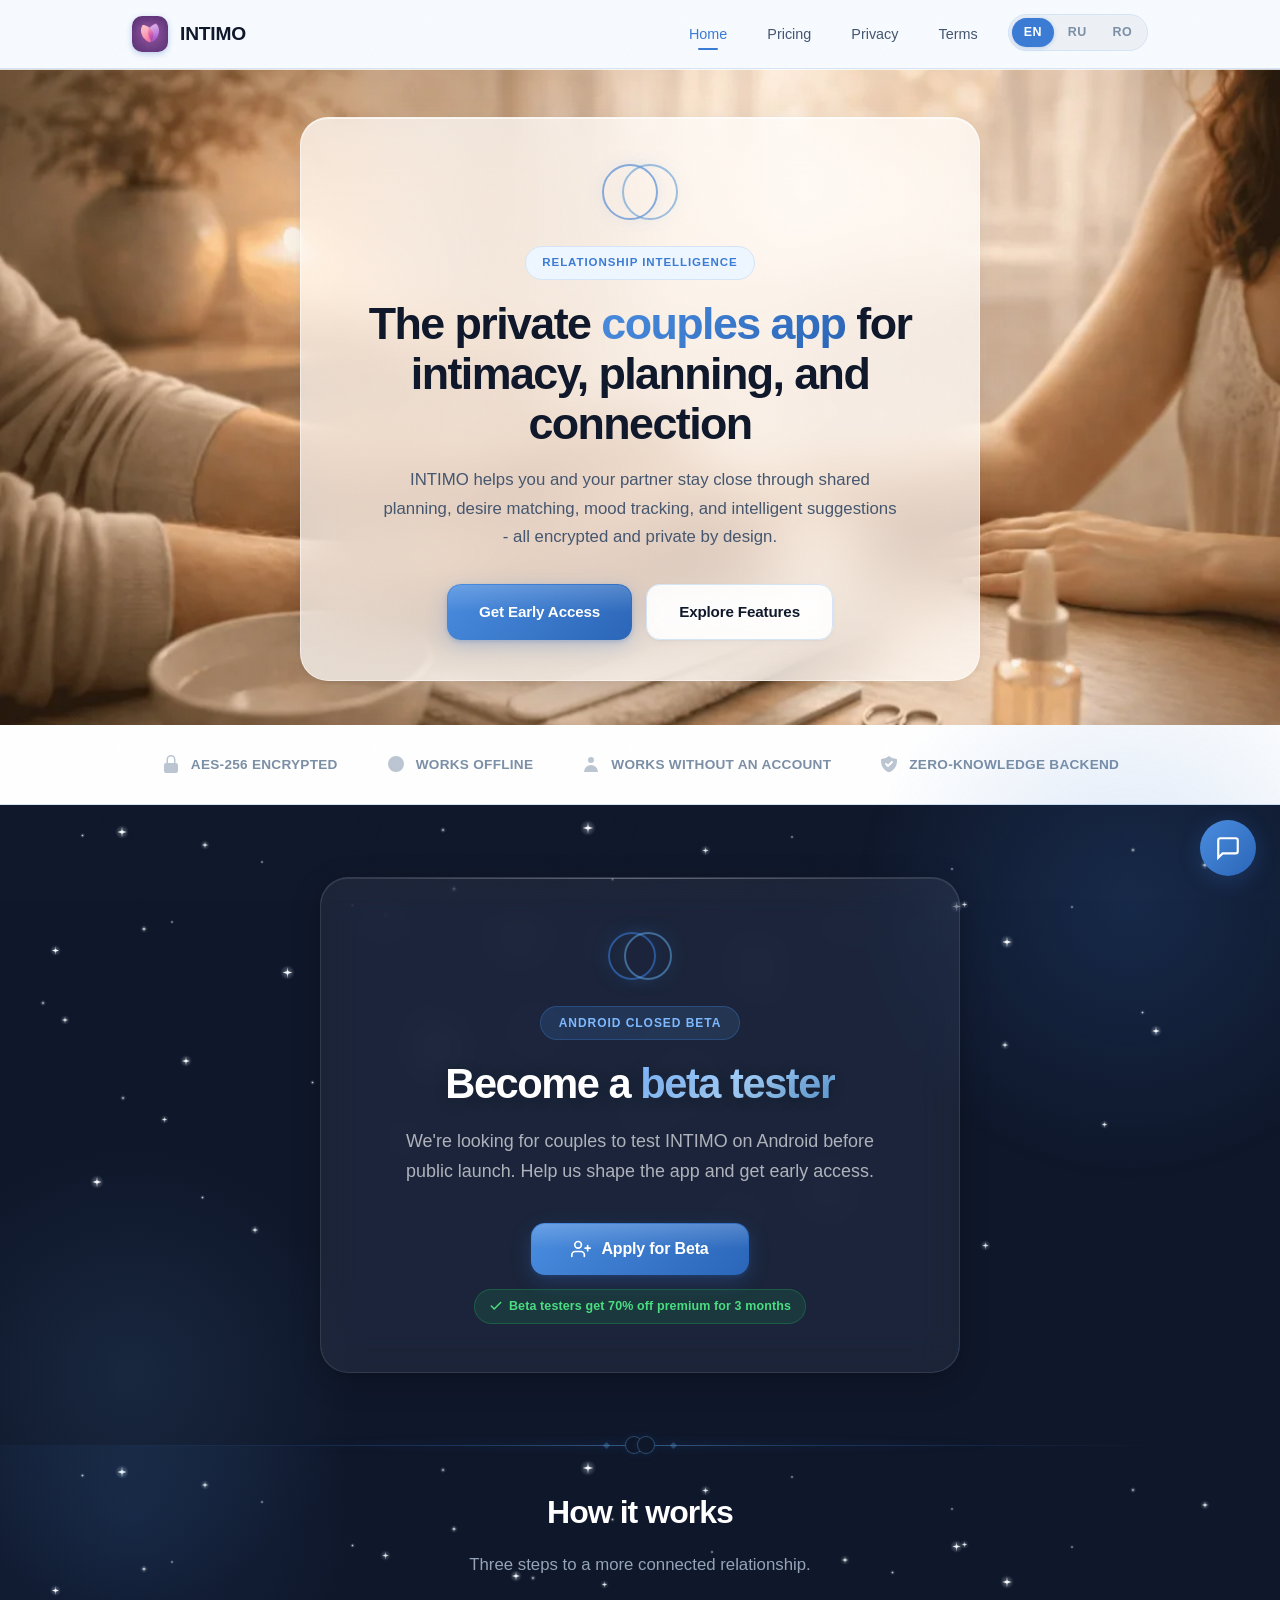
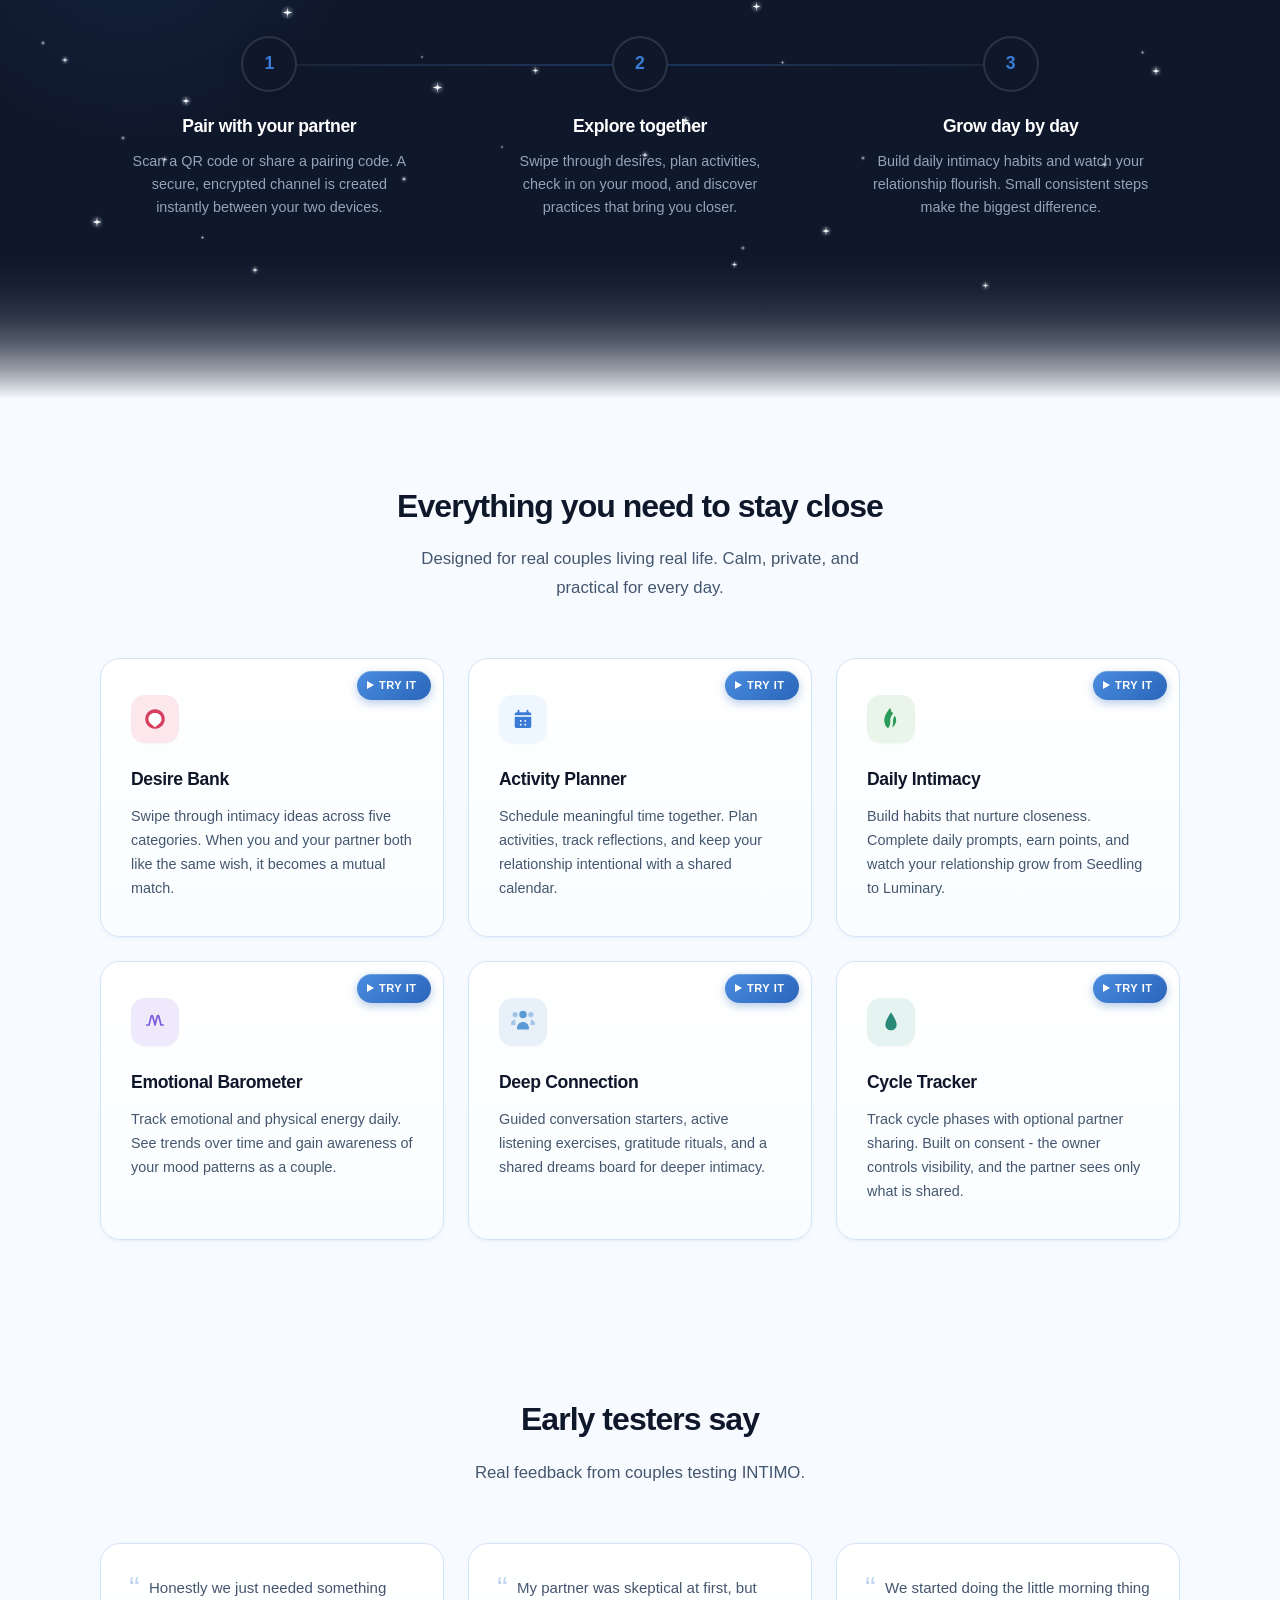
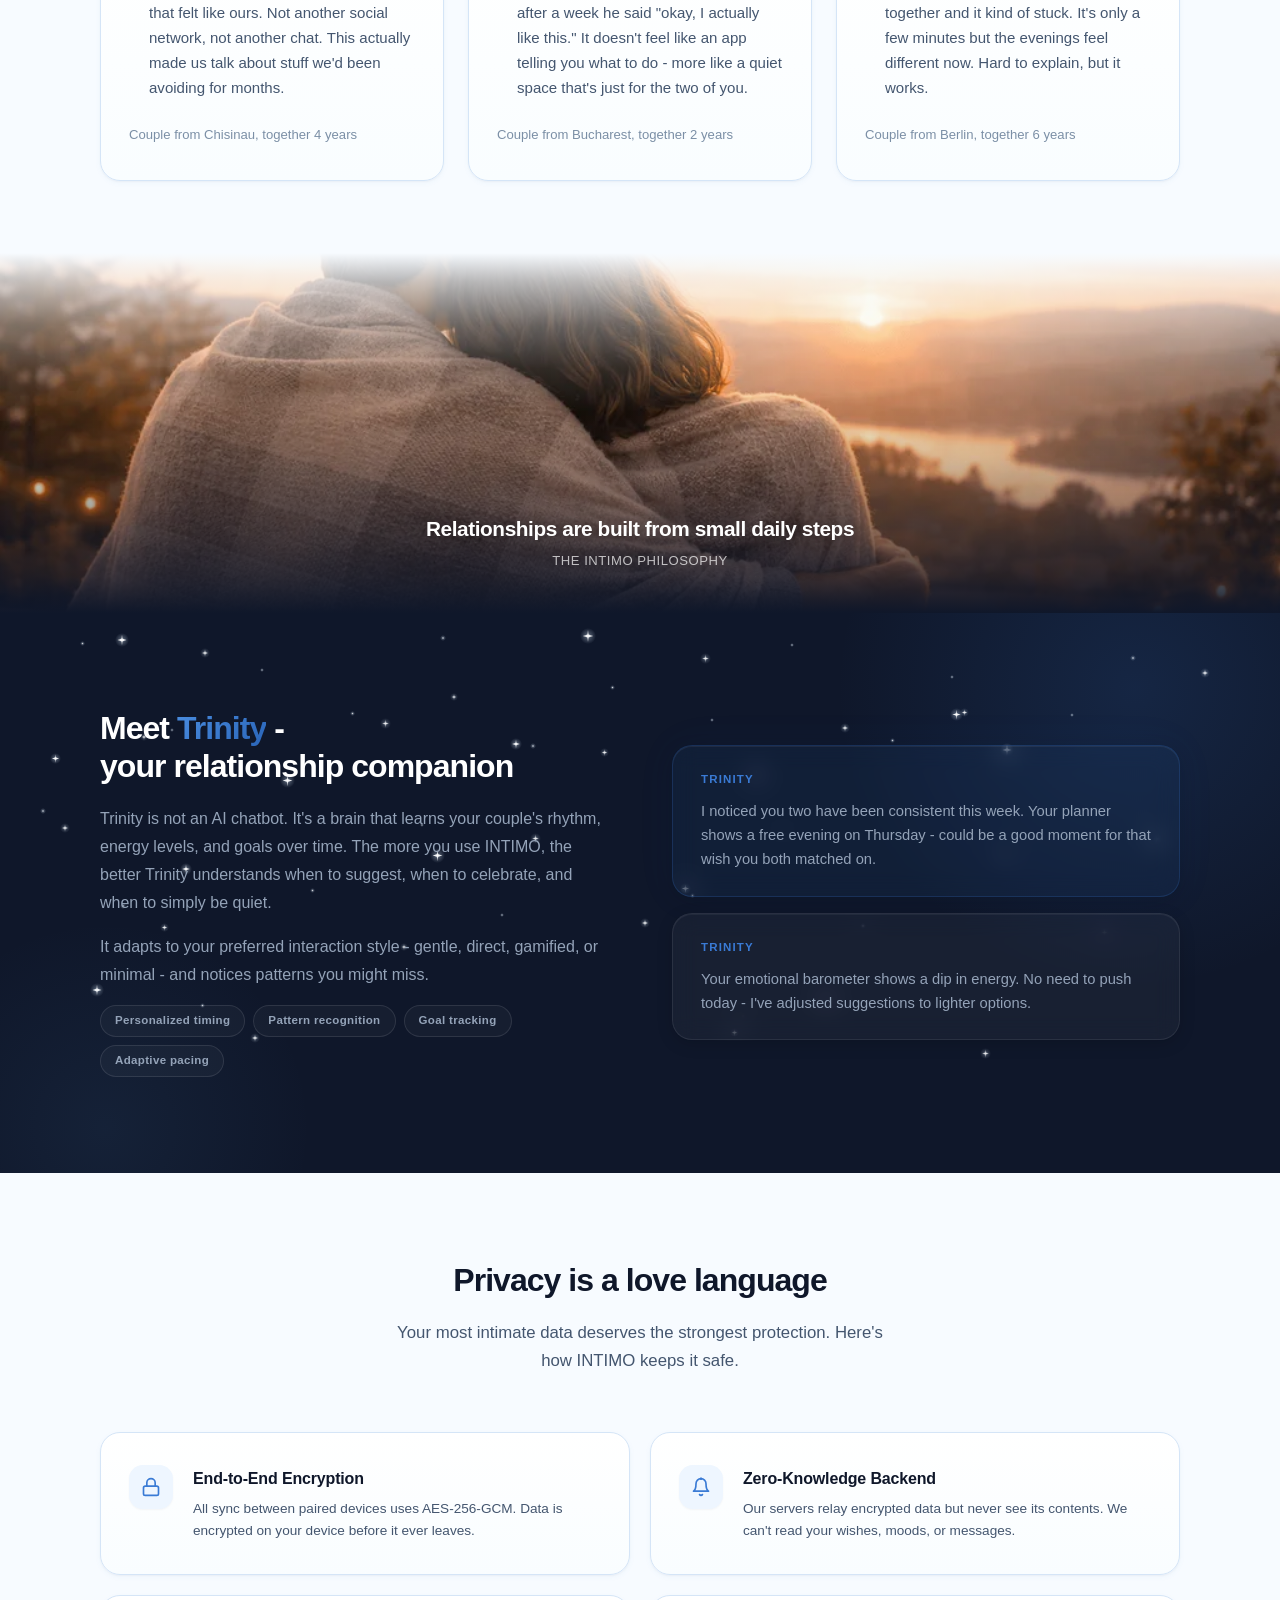
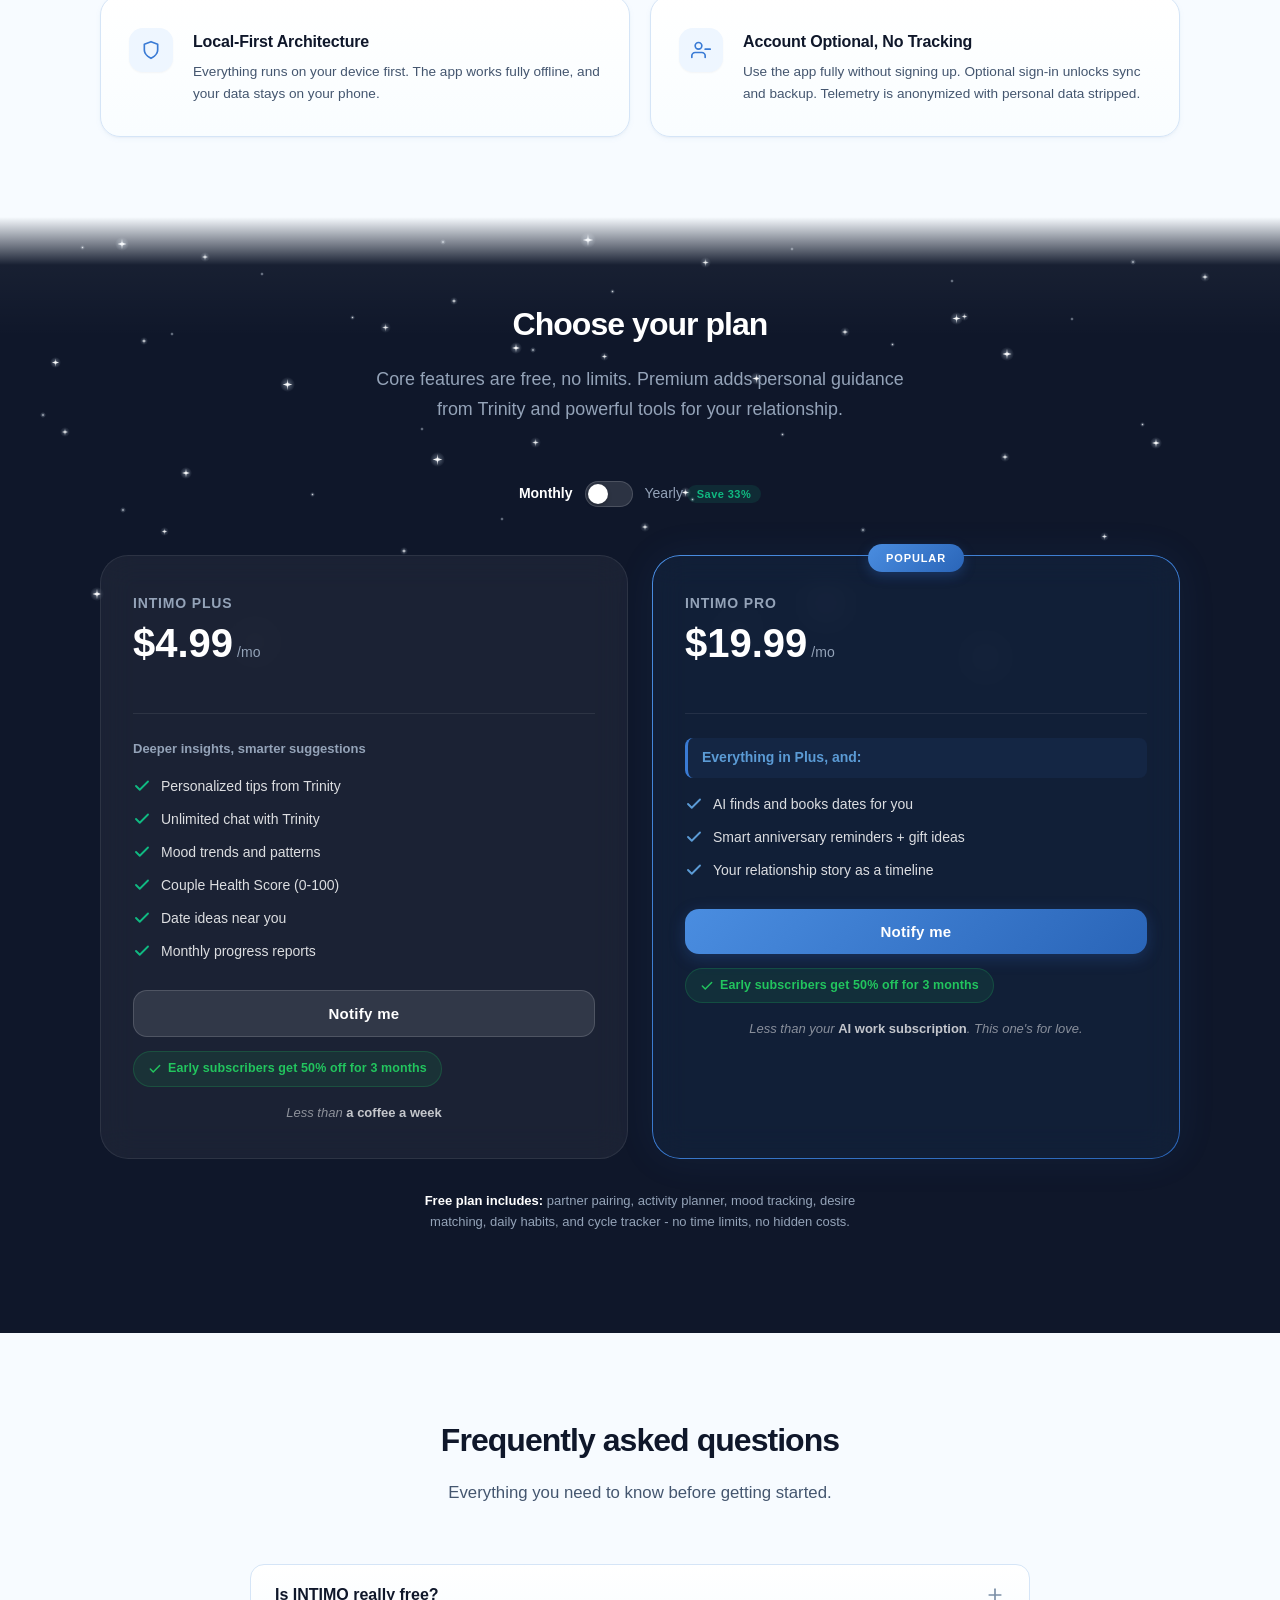
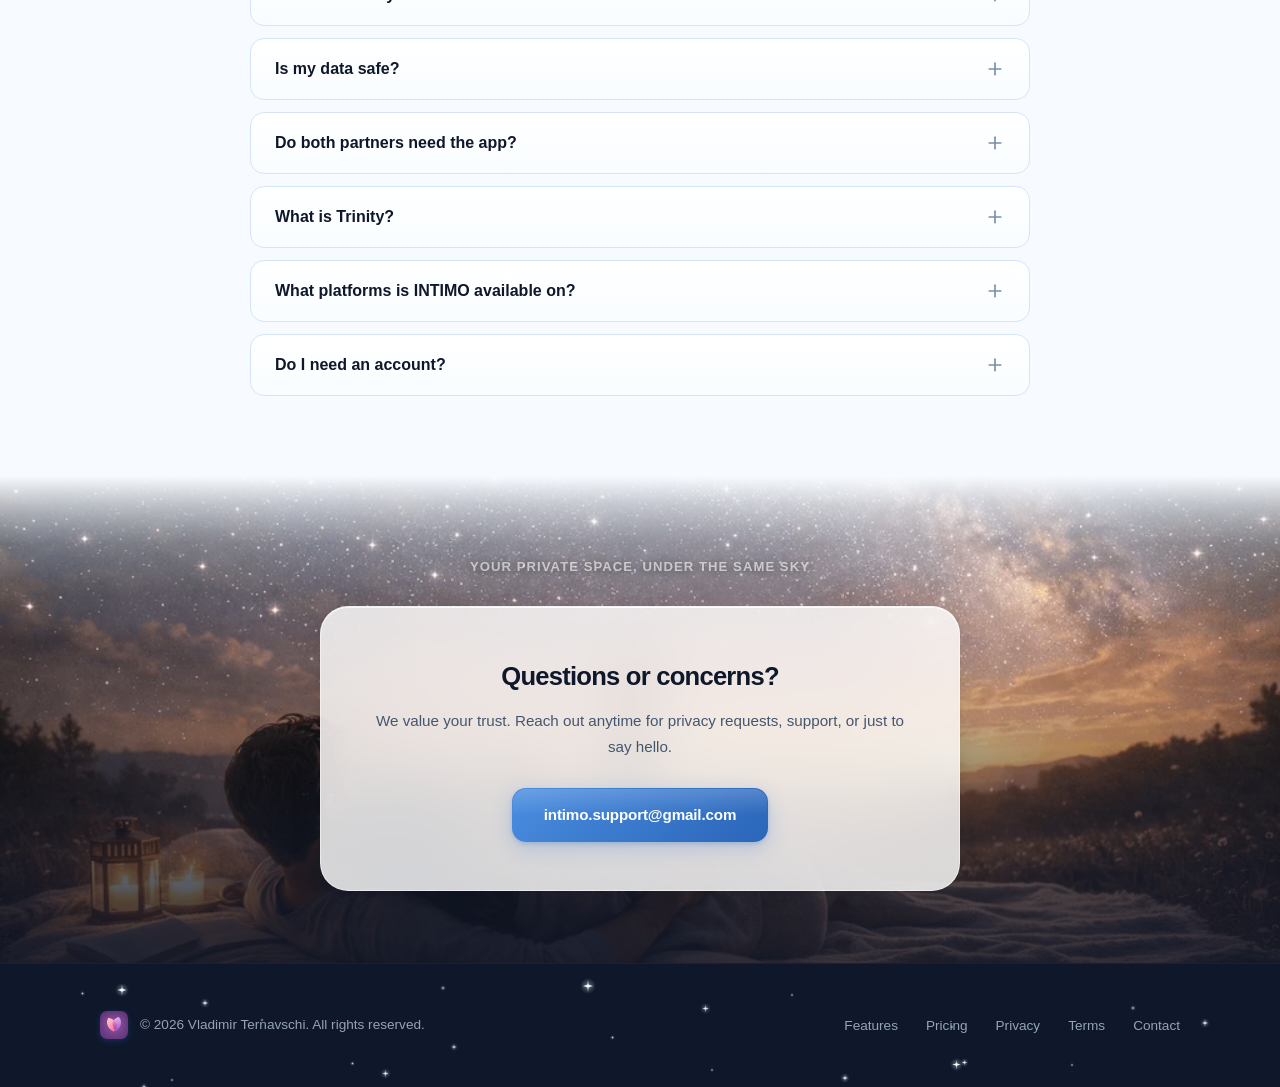
==== commit dcf9c95d: "copy: clarify discounts are for early users only Beta: "Beta testers get 70% off premium for 3 month" ====
--- a/index.html
+++ b/index.html
@@ -131,7 +131,7 @@
           </button>
           <span class="perk-line">
             <svg viewBox="0 0 24 24" fill="none" stroke="currentColor" stroke-width="2.5" stroke-linecap="round" stroke-linejoin="round"><polyline points="20 6 9 17 4 12"/></svg>
-            70% off premium for 3 months
+            Beta testers get 70% off premium for 3 months
           </span>
         </div>
       </div>
@@ -428,7 +428,7 @@
             <button class="pricing-cta notify" onclick="openInterest(this)">Notify me</button>
             <span class="perk-line">
               <svg viewBox="0 0 24 24" fill="none" stroke="currentColor" stroke-width="2.5" stroke-linecap="round" stroke-linejoin="round"><polyline points="20 6 9 17 4 12"/></svg>
-              50% off first 3 months
+              Early subscribers get 50% off for 3 months
             </span>
             <p class="pricing-analogy">Less than <em>a coffee a week</em></p>
           </div>
@@ -451,7 +451,7 @@
             <button class="pricing-cta notify" onclick="openInterest(this)">Notify me</button>
             <span class="perk-line">
               <svg viewBox="0 0 24 24" fill="none" stroke="currentColor" stroke-width="2.5" stroke-linecap="round" stroke-linejoin="round"><polyline points="20 6 9 17 4 12"/></svg>
-              50% off first 3 months
+              Early subscribers get 50% off for 3 months
             </span>
             <p class="pricing-analogy">Less than your <em>AI work subscription</em>. This one's for love.</p>
           </div>
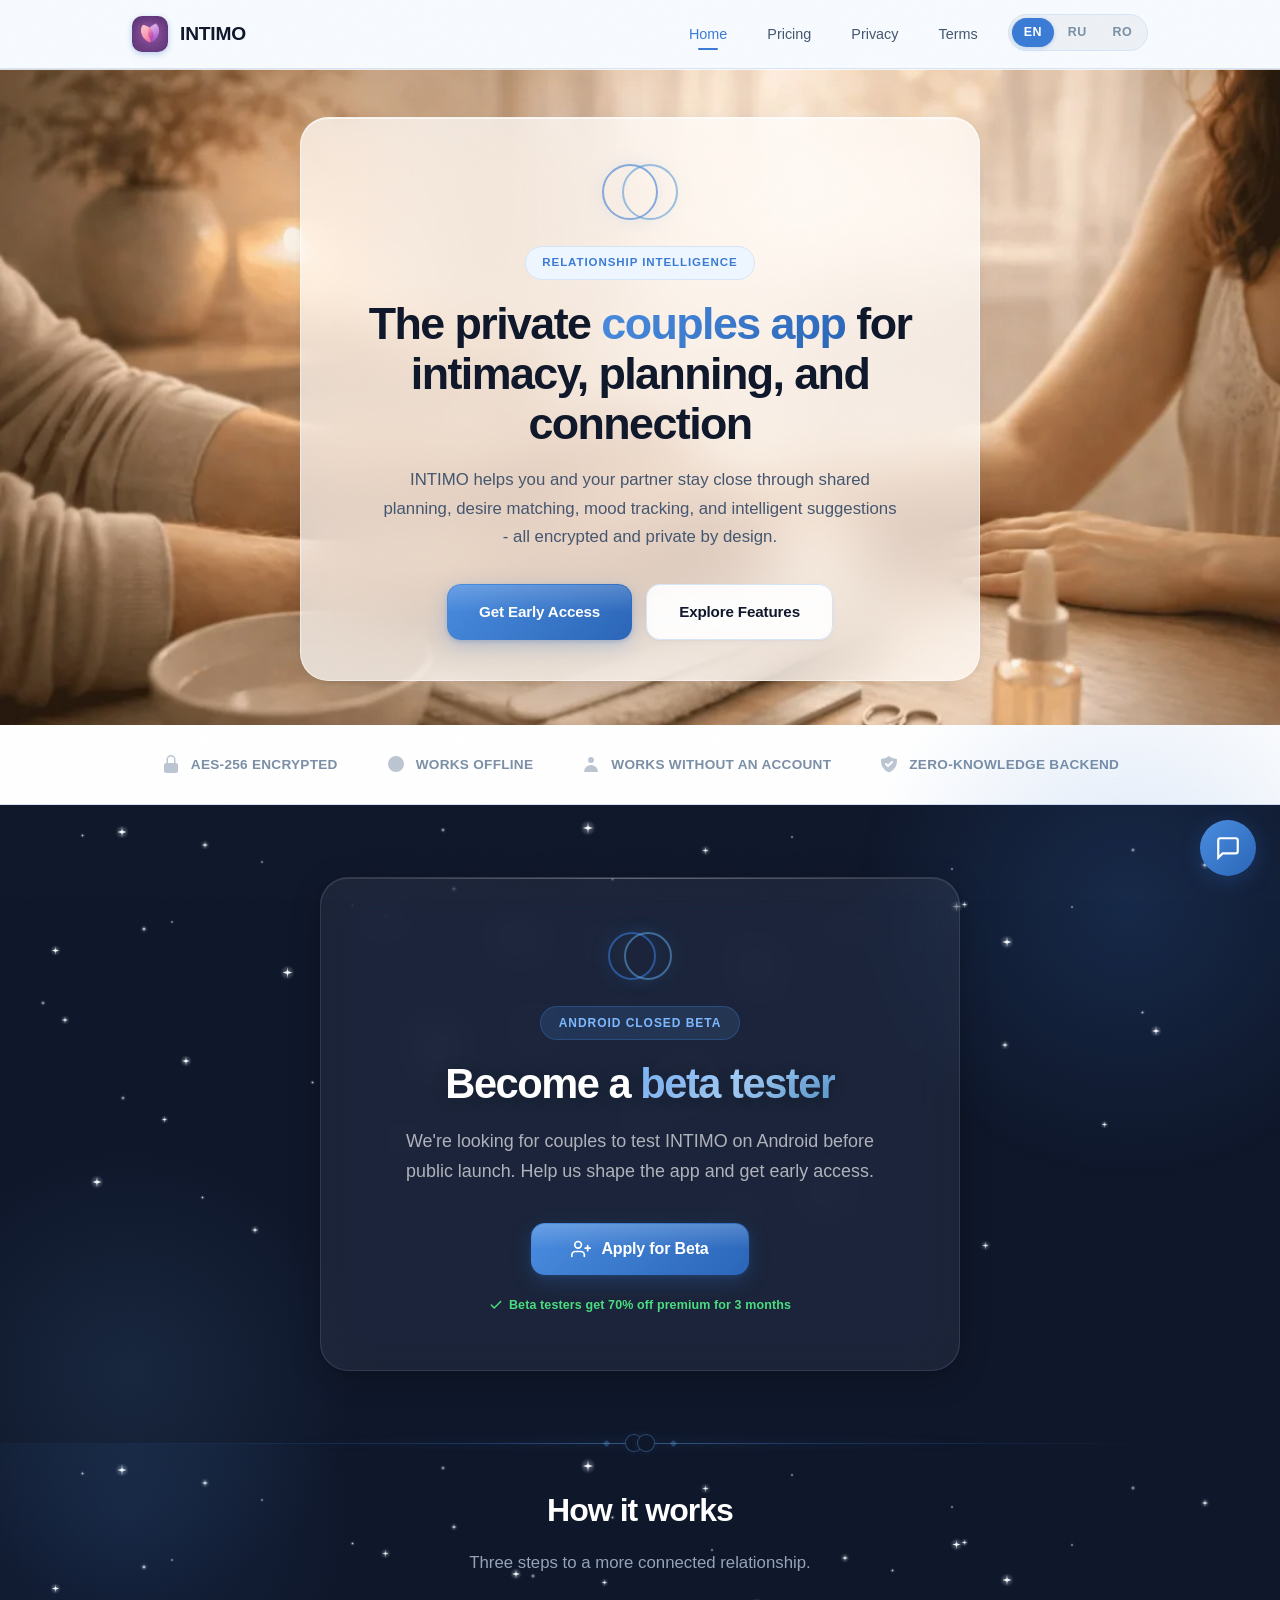
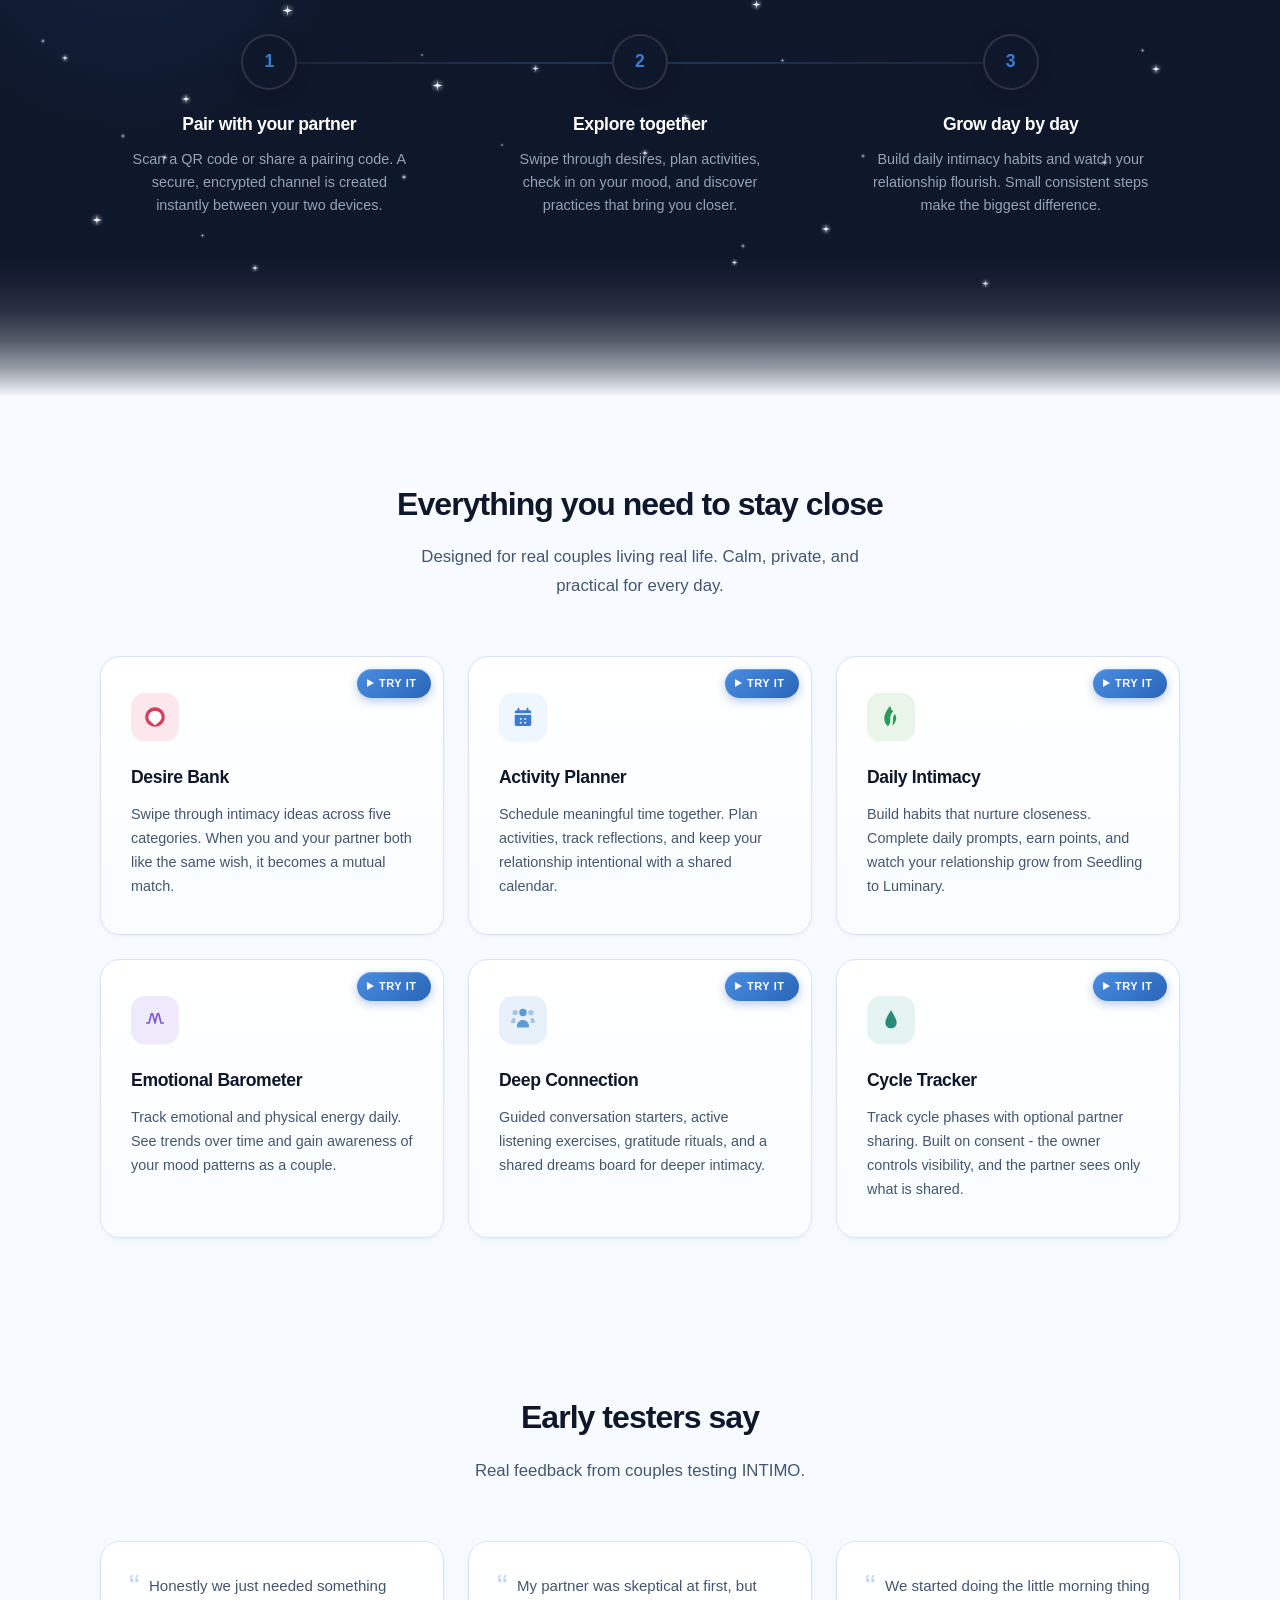
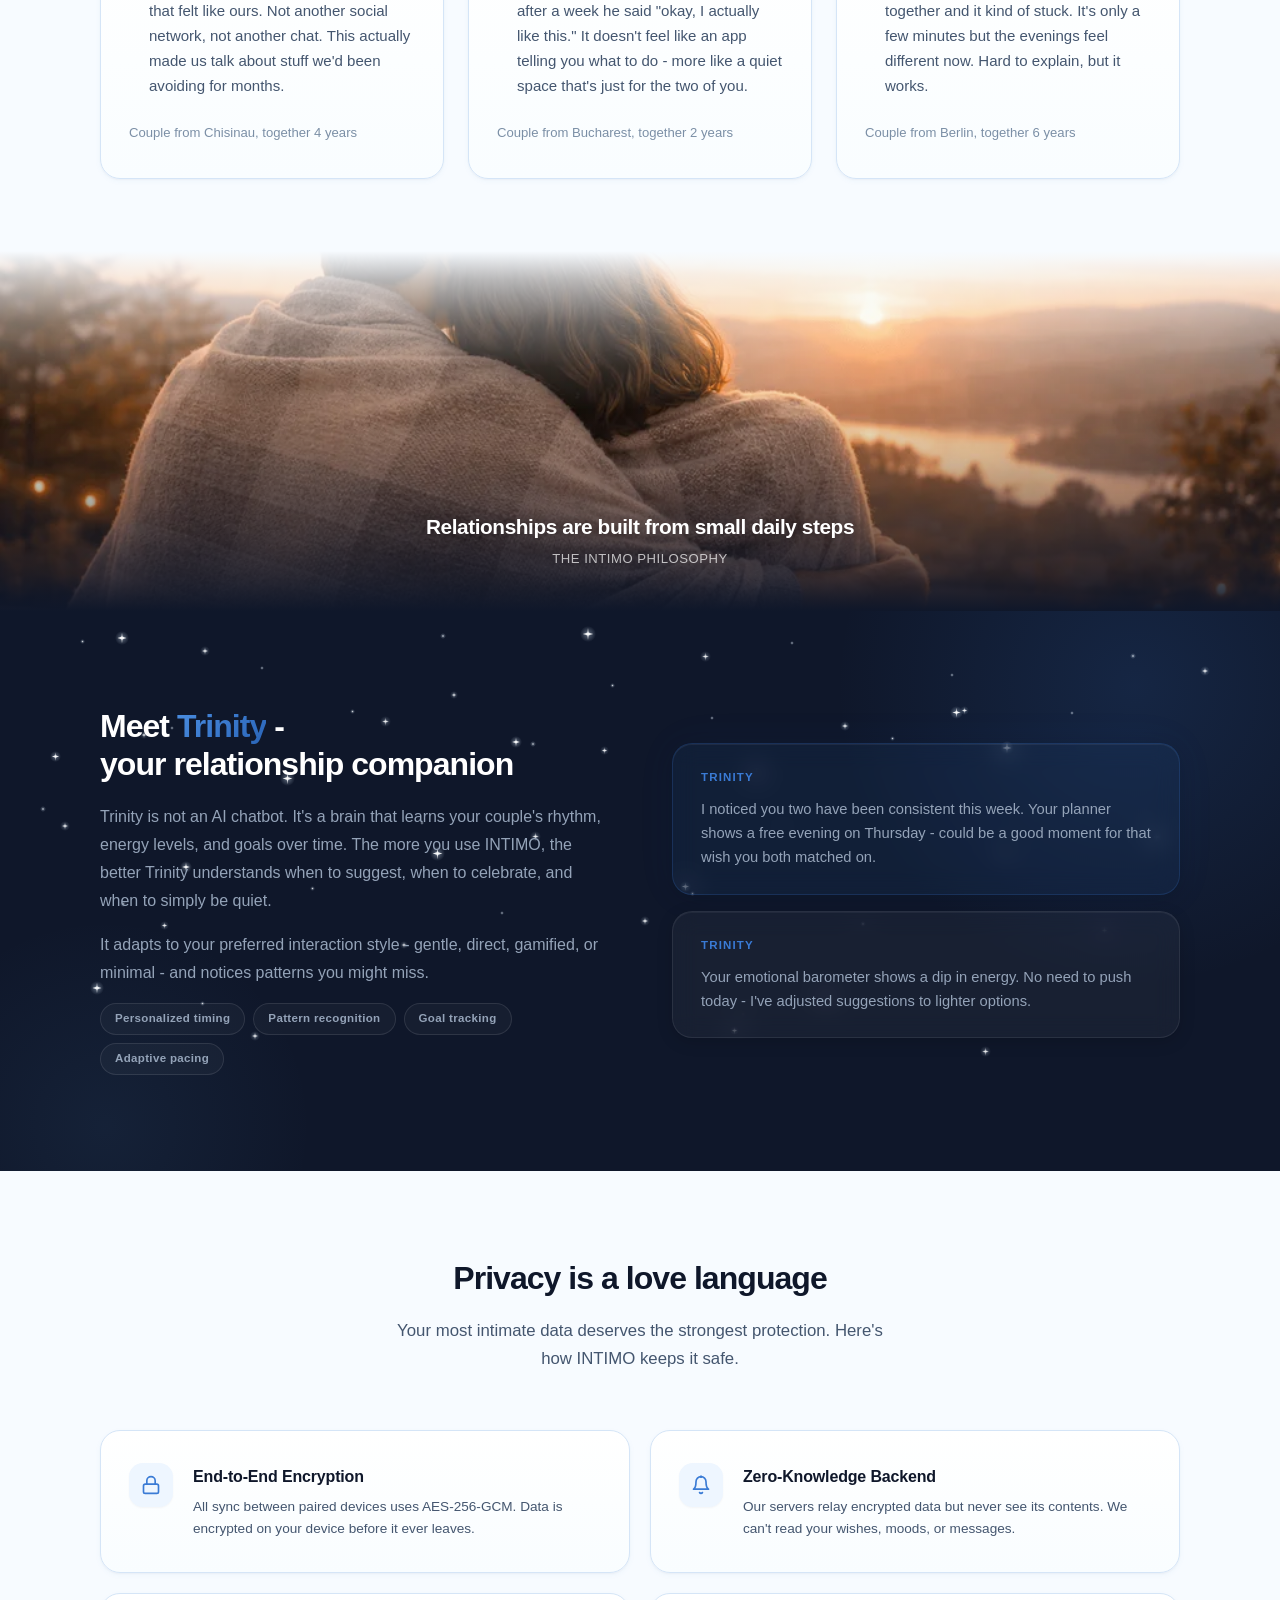
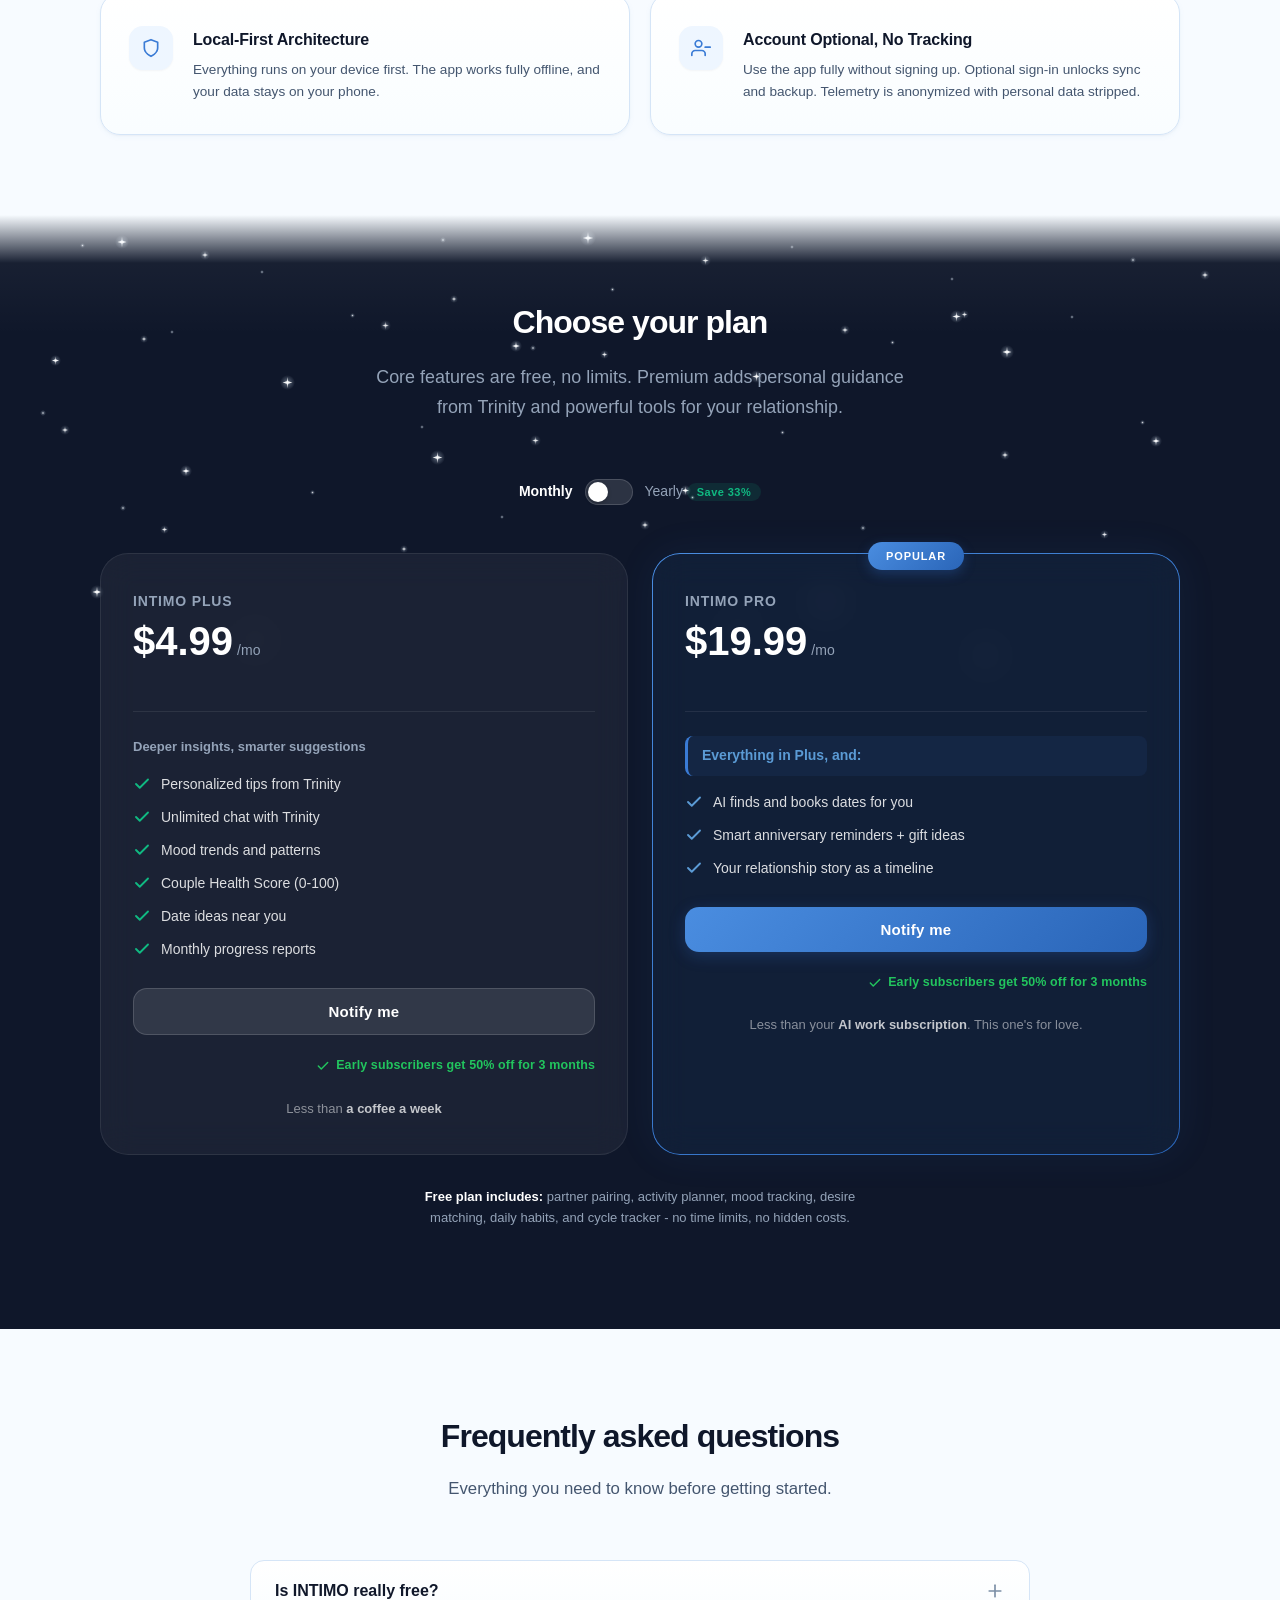
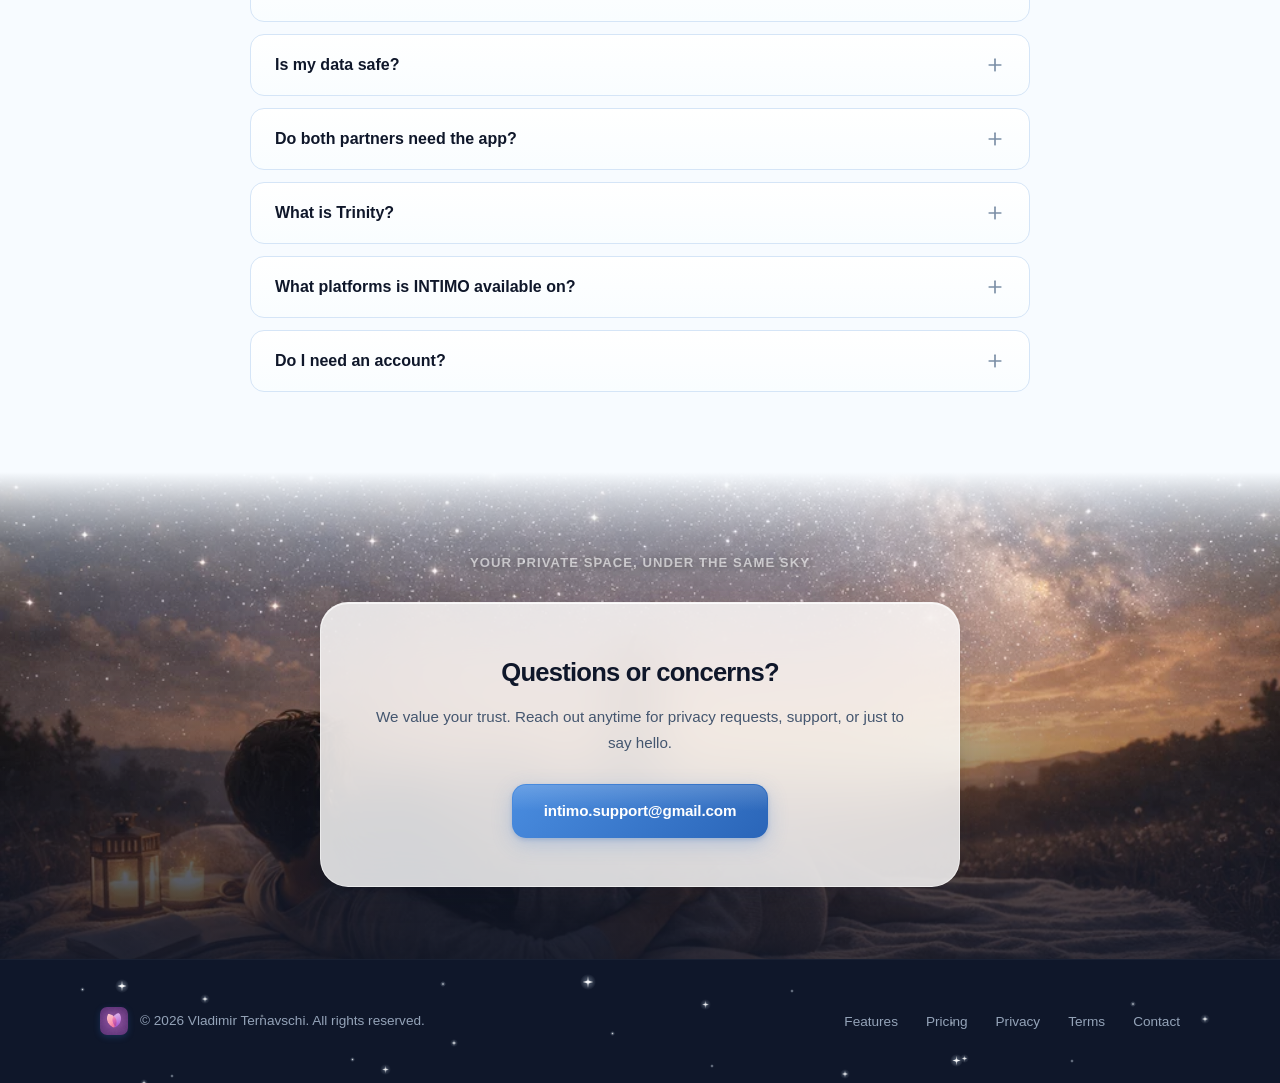
==== commit 3e49e10c: "style: remove italic from pricing analogies, use bold only Replaced <em> with <strong>, removed font" ====
--- a/index.html
+++ b/index.html
@@ -430,7 +430,7 @@
               <svg viewBox="0 0 24 24" fill="none" stroke="currentColor" stroke-width="2.5" stroke-linecap="round" stroke-linejoin="round"><polyline points="20 6 9 17 4 12"/></svg>
               Early subscribers get 50% off for 3 months
             </span>
-            <p class="pricing-analogy">Less than <em>a coffee a week</em></p>
+            <p class="pricing-analogy">Less than <strong>a coffee a week</strong></p>
           </div>
           <!-- Pro -->
           <div class="pricing-card popular reveal reveal-delay-2">
@@ -453,7 +453,7 @@
               <svg viewBox="0 0 24 24" fill="none" stroke="currentColor" stroke-width="2.5" stroke-linecap="round" stroke-linejoin="round"><polyline points="20 6 9 17 4 12"/></svg>
               Early subscribers get 50% off for 3 months
             </span>
-            <p class="pricing-analogy">Less than your <em>AI work subscription</em>. This one's for love.</p>
+            <p class="pricing-analogy">Less than your <strong>AI work subscription</strong>. This one's for love.</p>
           </div>
         </div>
         <p class="pricing-free-note reveal"><strong>Free plan includes:</strong> partner pairing, activity planner, mood tracking, desire matching, daily habits, and cycle tracker - no time limits, no hidden costs.</p>
--- a/assets/styles.css
+++ b/assets/styles.css
@@ -1585,27 +1585,23 @@
   text-align: center;
   font-size: 13px;
   color: rgba(255,255,255,0.5);
-  font-style: italic;
   margin-top: 16px;
   line-height: 1.5;
 }
 
-.pricing-analogy em {
+.pricing-analogy strong {
   color: rgba(255,255,255,0.75);
-  font-style: normal;
   font-weight: 600;
 }
 
 /* Discount perk line */
 .perk-line {
-  display: inline-flex;
+  display: flex;
   align-items: center;
+  justify-content: flex-end;
   gap: 6px;
   margin-top: 14px;
-  padding: 6px 14px;
-  background: rgba(34, 197, 94, 0.1);
-  border: 1px solid rgba(34, 197, 94, 0.2);
-  border-radius: 999px;
+  padding: 6px 0;
   font-size: 0.78rem;
   font-weight: 600;
   color: #22c55e;
@@ -1620,9 +1616,8 @@
 
 /* Dark background variant (beta section) */
 .beta-card .perk-line {
-  background: rgba(34, 197, 94, 0.12);
-  border-color: rgba(34, 197, 94, 0.25);
   color: #4ade80;
+  justify-content: center;
 }
 
 /* Responsive */
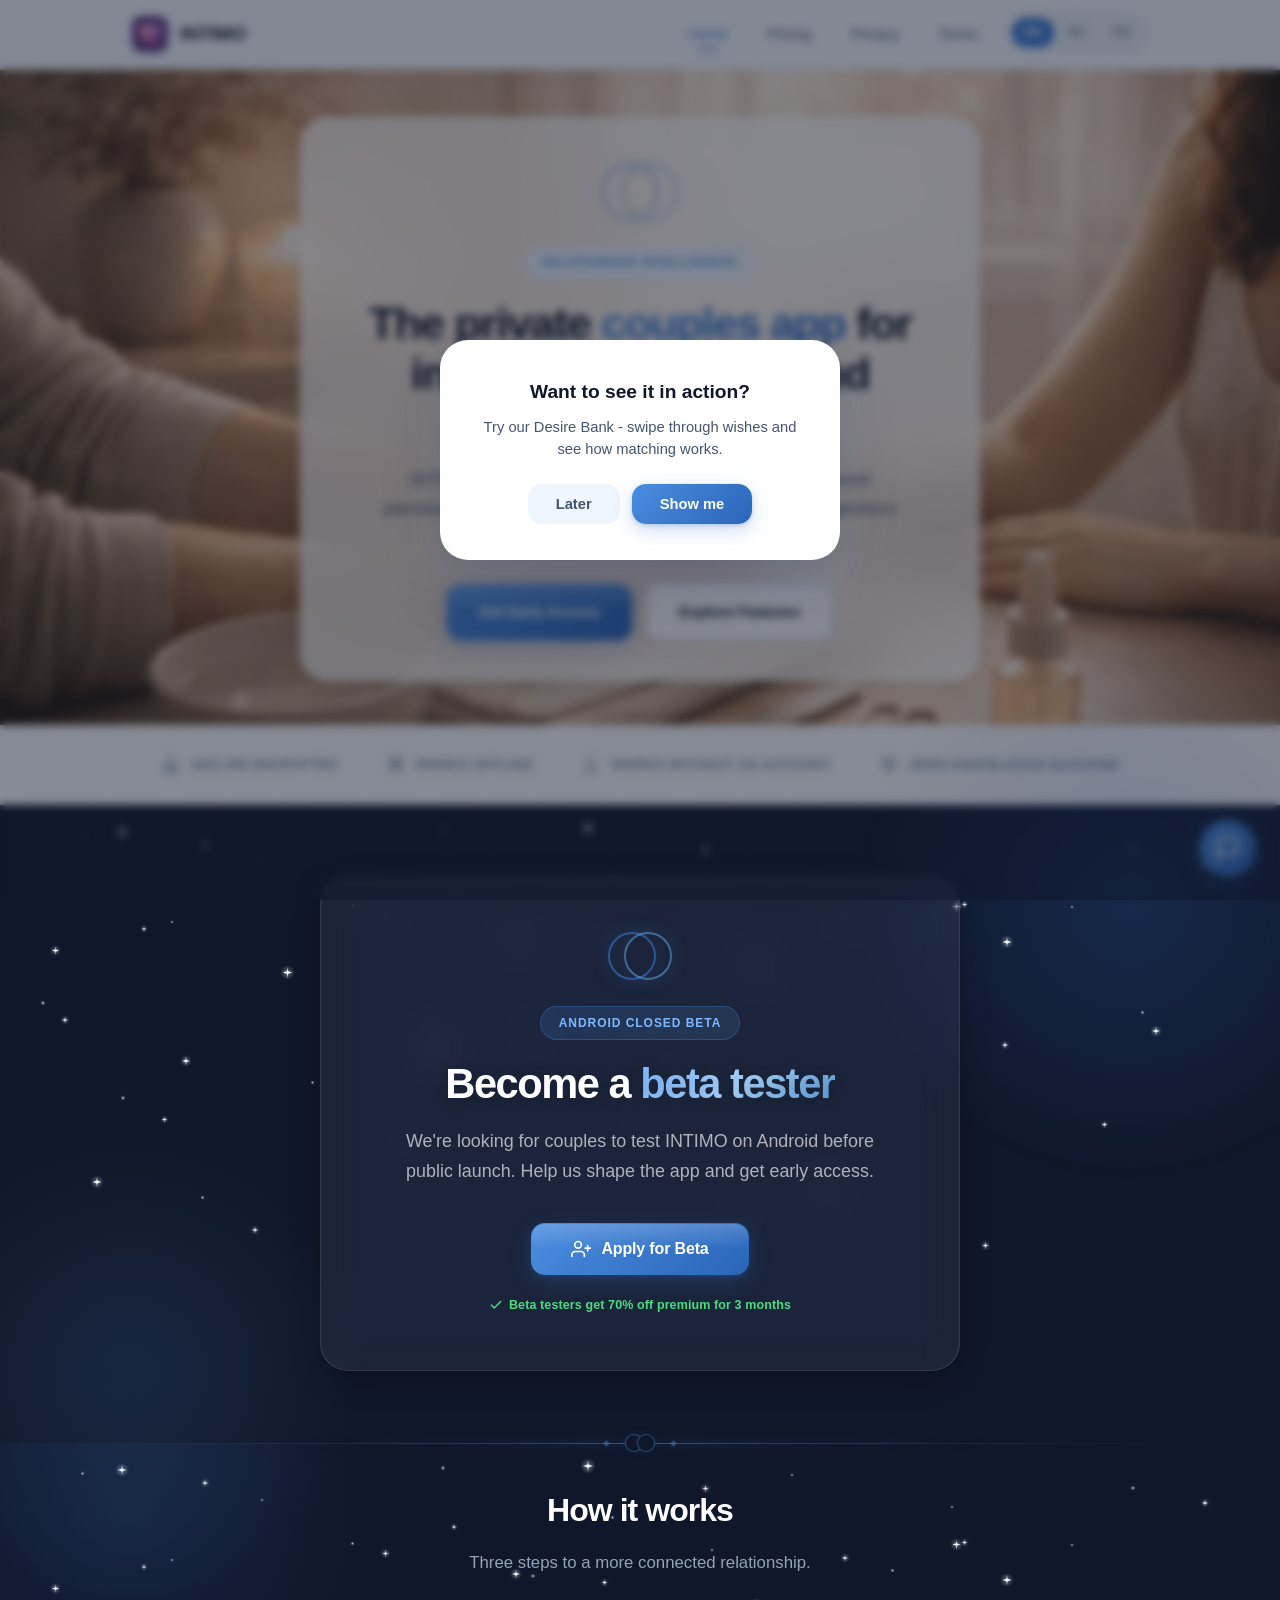
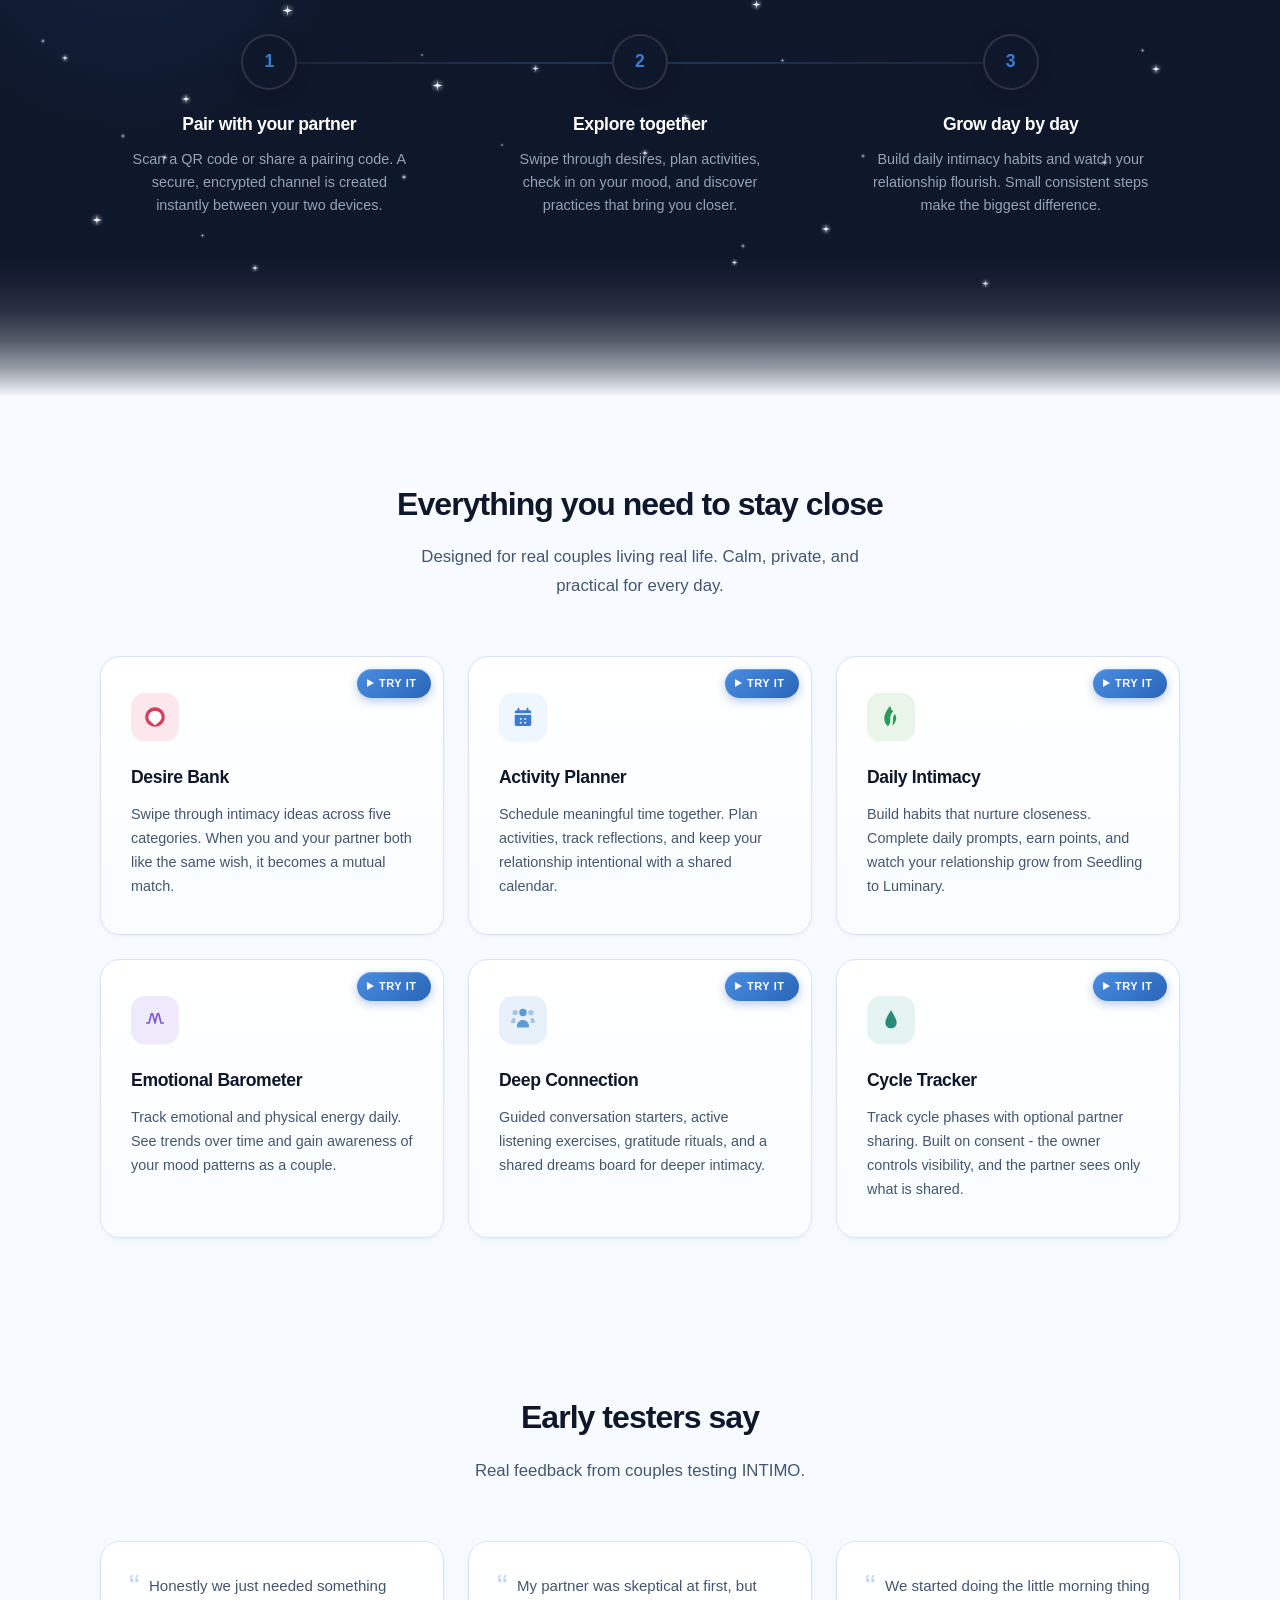
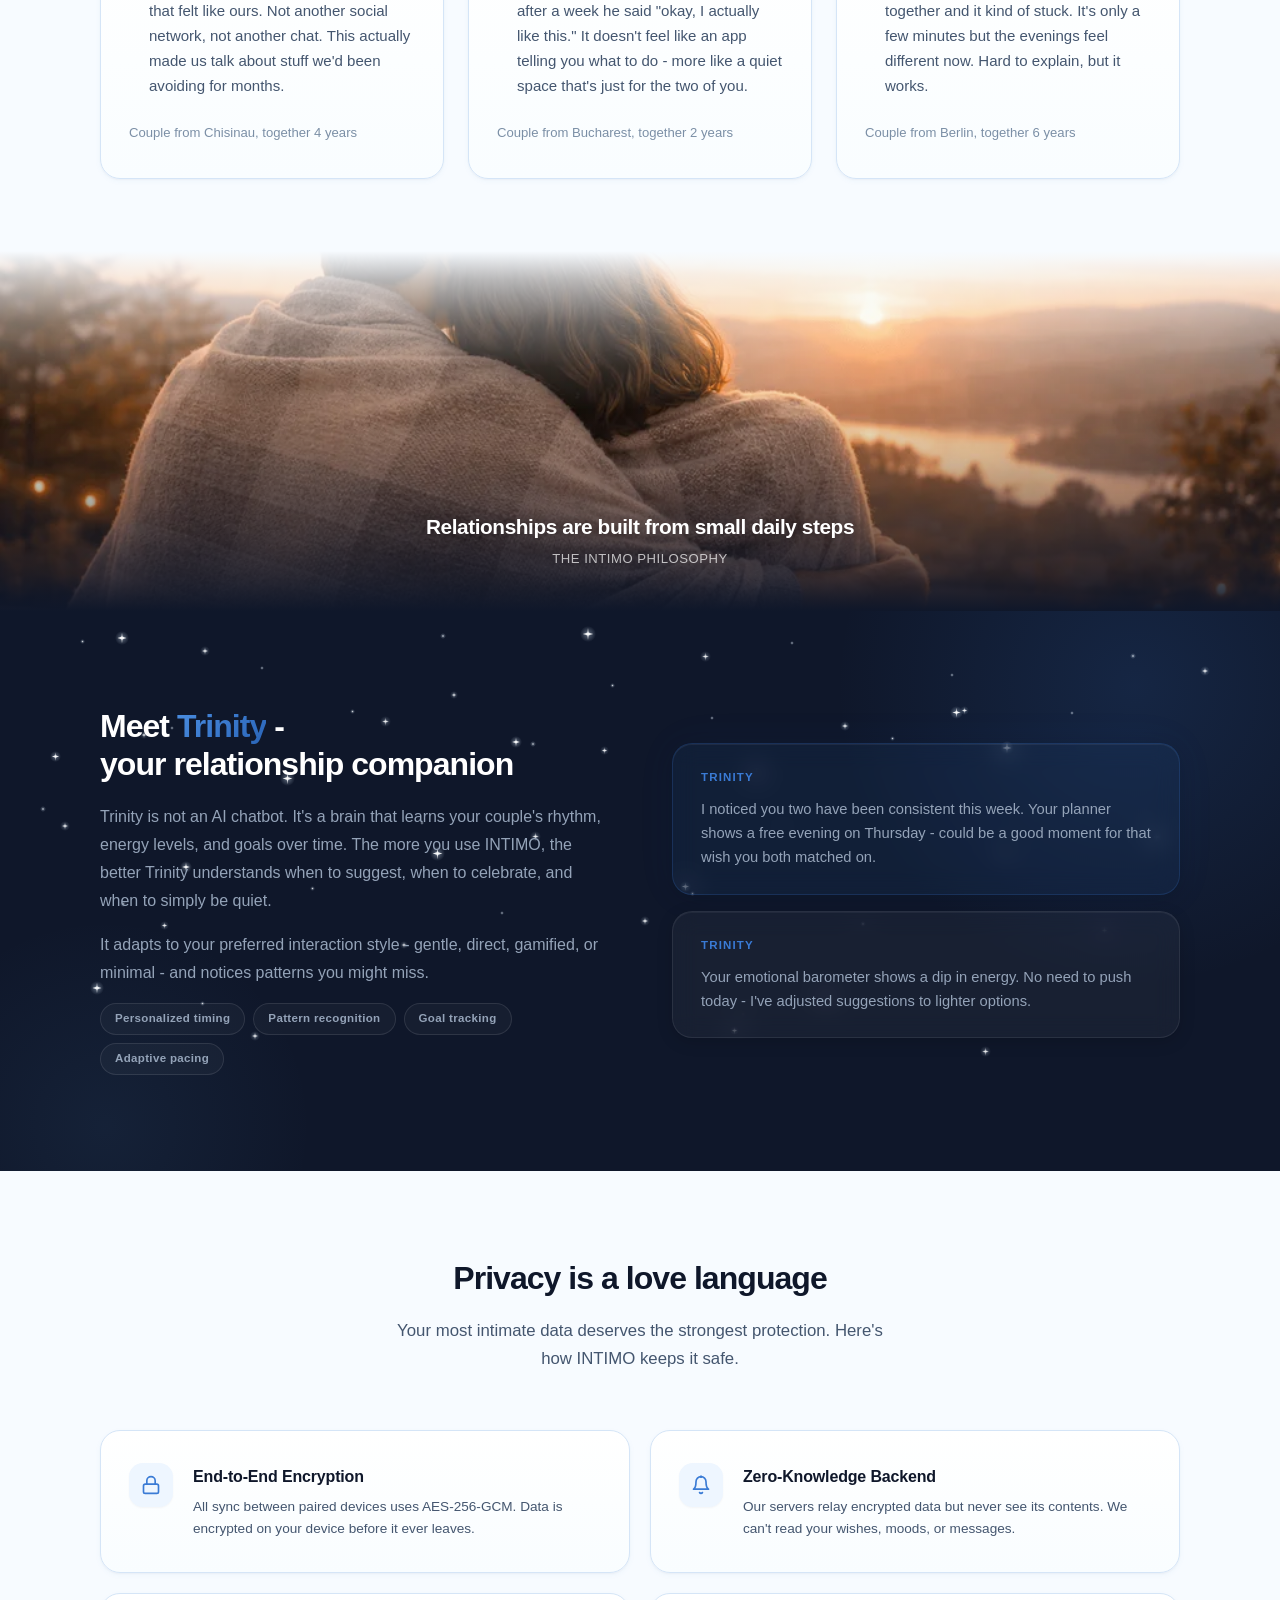
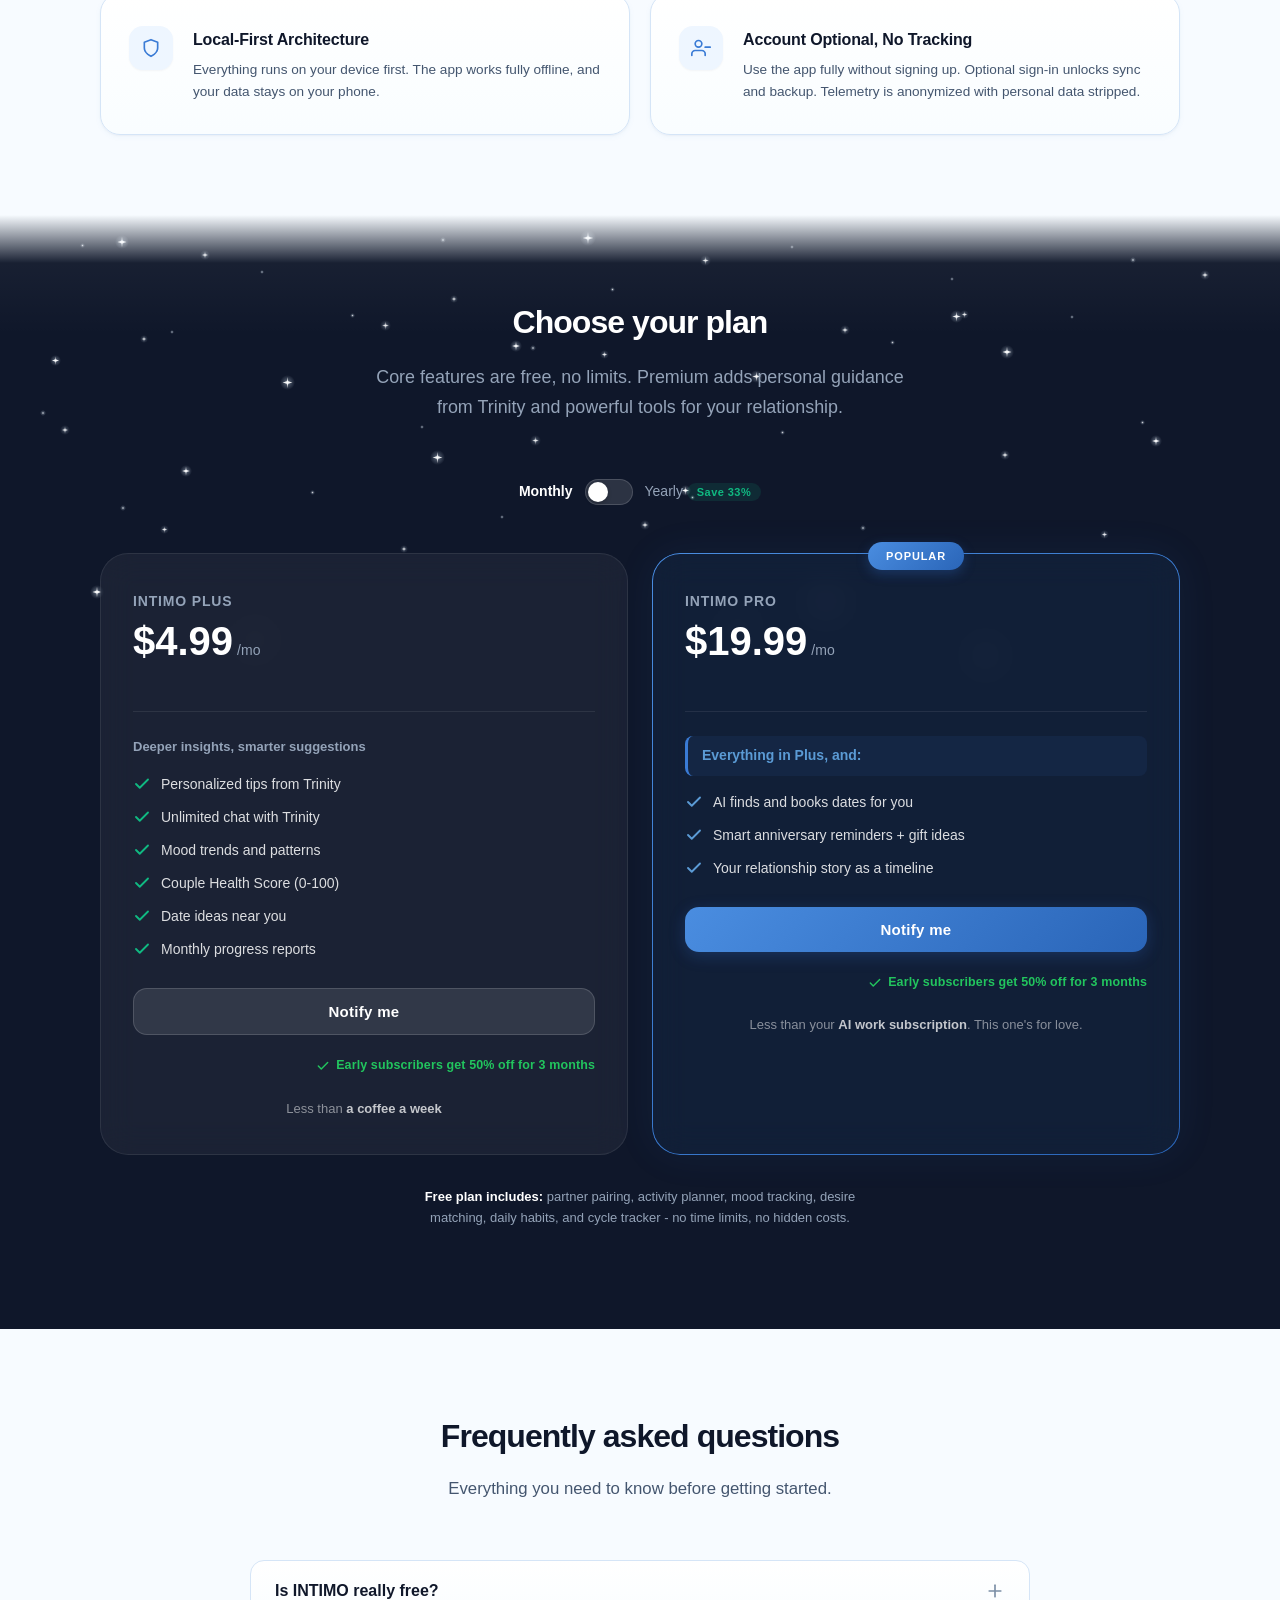
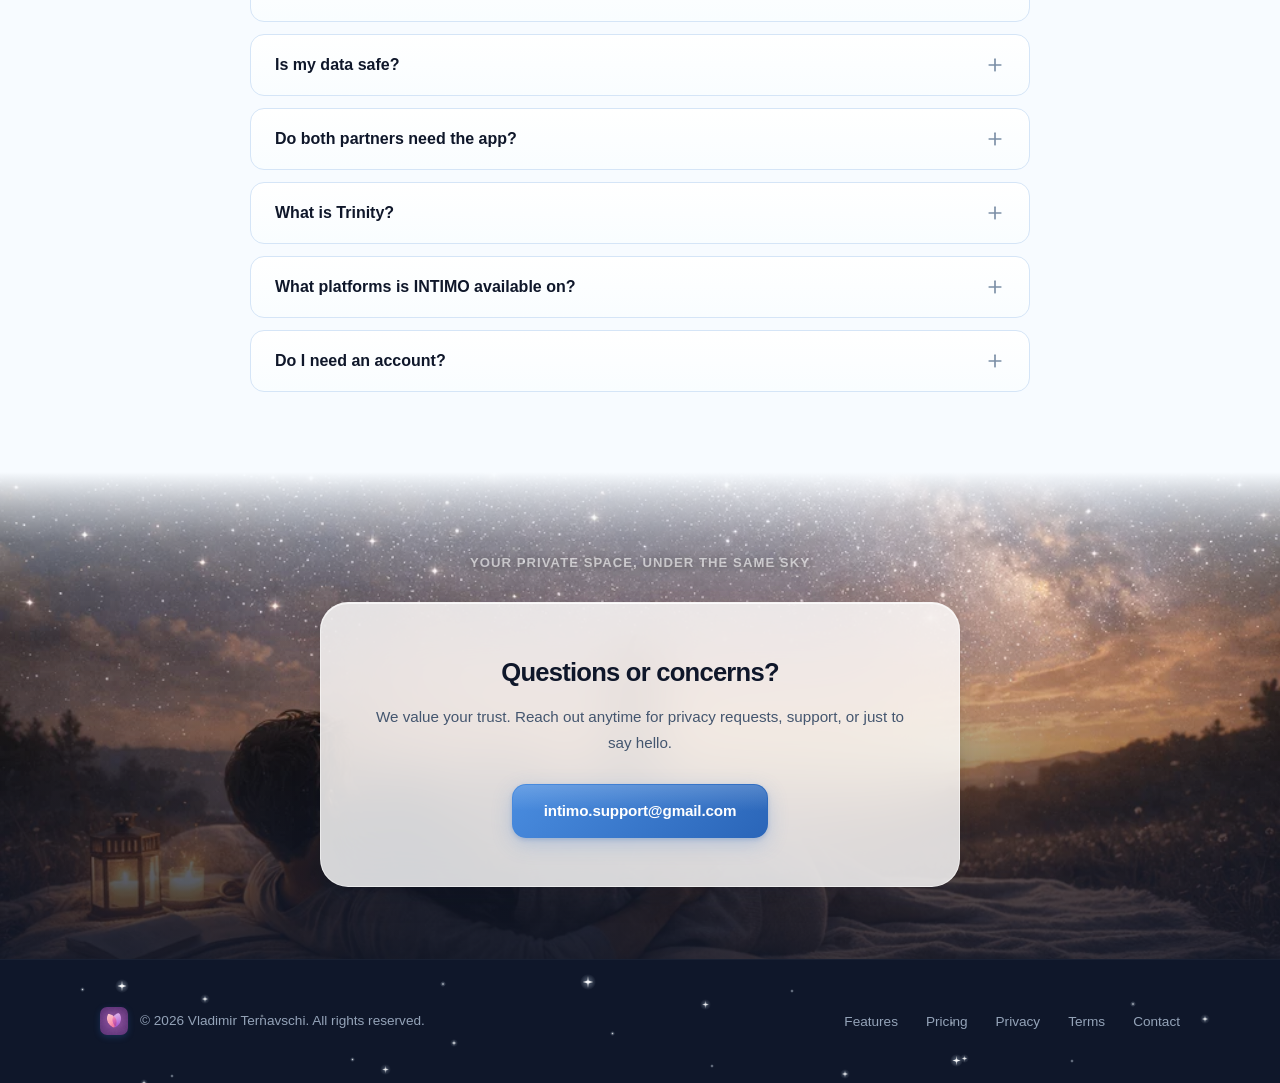
==== commit f221df8a: "feat: scroll-triggered demo prompt + post-demo try-it hint When user scrolls to features section, a " ====
--- a/index.html
+++ b/index.html
@@ -591,6 +591,7 @@
   (function(){var h=document.querySelector('.site-header');window.addEventListener('scroll',function(){h.classList.toggle('scrolled',window.scrollY>40)},{passive:true})})();
   </script>
   <script src="assets/demos/trinity-chat.js" defer></script>
+  <script src="assets/demo-prompt.js" defer></script>
   <script src="assets/forms.js" defer></script>
 </body>
 </html>
--- a/assets/styles.css
+++ b/assets/styles.css
@@ -873,6 +873,107 @@
 @keyframes badgeBlink {
   0%, 100% { opacity: 1; transform: scale(1); }
   50% { opacity: 0.5; transform: scale(1.12); }
+}
+
+/* Feature demo prompt */
+.demo-prompt-overlay {
+  position: fixed;
+  inset: 0;
+  background: rgba(15, 23, 42, 0.5);
+  backdrop-filter: blur(4px);
+  -webkit-backdrop-filter: blur(4px);
+  z-index: 9999;
+  display: flex;
+  align-items: center;
+  justify-content: center;
+  padding: 24px;
+  animation: demoPromptIn 0.3s ease;
+}
+
+@keyframes demoPromptIn {
+  from { opacity: 0; }
+  to { opacity: 1; }
+}
+
+.demo-prompt {
+  background: var(--color-surface);
+  border-radius: var(--radius-xl);
+  padding: 36px 32px;
+  max-width: 400px;
+  width: 100%;
+  text-align: center;
+  box-shadow: var(--shadow-xl);
+  animation: demoPromptCard 0.35s cubic-bezier(0.34, 1.56, 0.64, 1);
+}
+
+@keyframes demoPromptCard {
+  from { opacity: 0; transform: translateY(16px) scale(0.96); }
+  to { opacity: 1; transform: translateY(0) scale(1); }
+}
+
+.demo-prompt h3 {
+  font-family: var(--font-display);
+  font-size: 1.2rem;
+  font-weight: 800;
+  margin-bottom: 8px;
+  color: var(--color-text);
+}
+
+.demo-prompt p {
+  font-size: 0.92rem;
+  color: var(--color-text-secondary);
+  margin-bottom: 24px;
+  line-height: 1.5;
+}
+
+.demo-prompt-actions {
+  display: flex;
+  gap: 12px;
+  justify-content: center;
+}
+
+.demo-prompt-btn {
+  padding: 12px 28px;
+  border-radius: var(--radius-md);
+  font-family: var(--font-sans);
+  font-size: 0.92rem;
+  font-weight: 600;
+  cursor: pointer;
+  border: none;
+  transition: all var(--transition-fast);
+}
+
+.demo-prompt-btn.primary {
+  background: var(--gradient-button);
+  color: #fff;
+  box-shadow: var(--shadow-button);
+}
+
+.demo-prompt-btn.primary:hover {
+  transform: translateY(-2px);
+  box-shadow: var(--shadow-button-hover);
+}
+
+.demo-prompt-btn.secondary {
+  background: var(--color-primary-light);
+  color: var(--color-text-secondary);
+}
+
+.demo-prompt-btn.secondary:hover {
+  background: var(--color-border-light);
+}
+
+/* Try-it hint badge in post-demo message */
+.demo-tryit-badge {
+  display: inline-block;
+  padding: 3px 10px;
+  background: linear-gradient(135deg, #d44060, #c0365a);
+  color: #fff;
+  font-size: 0.72rem;
+  font-weight: 700;
+  border-radius: 6px;
+  letter-spacing: 0.03em;
+  vertical-align: middle;
 }
 
 /* ============================================
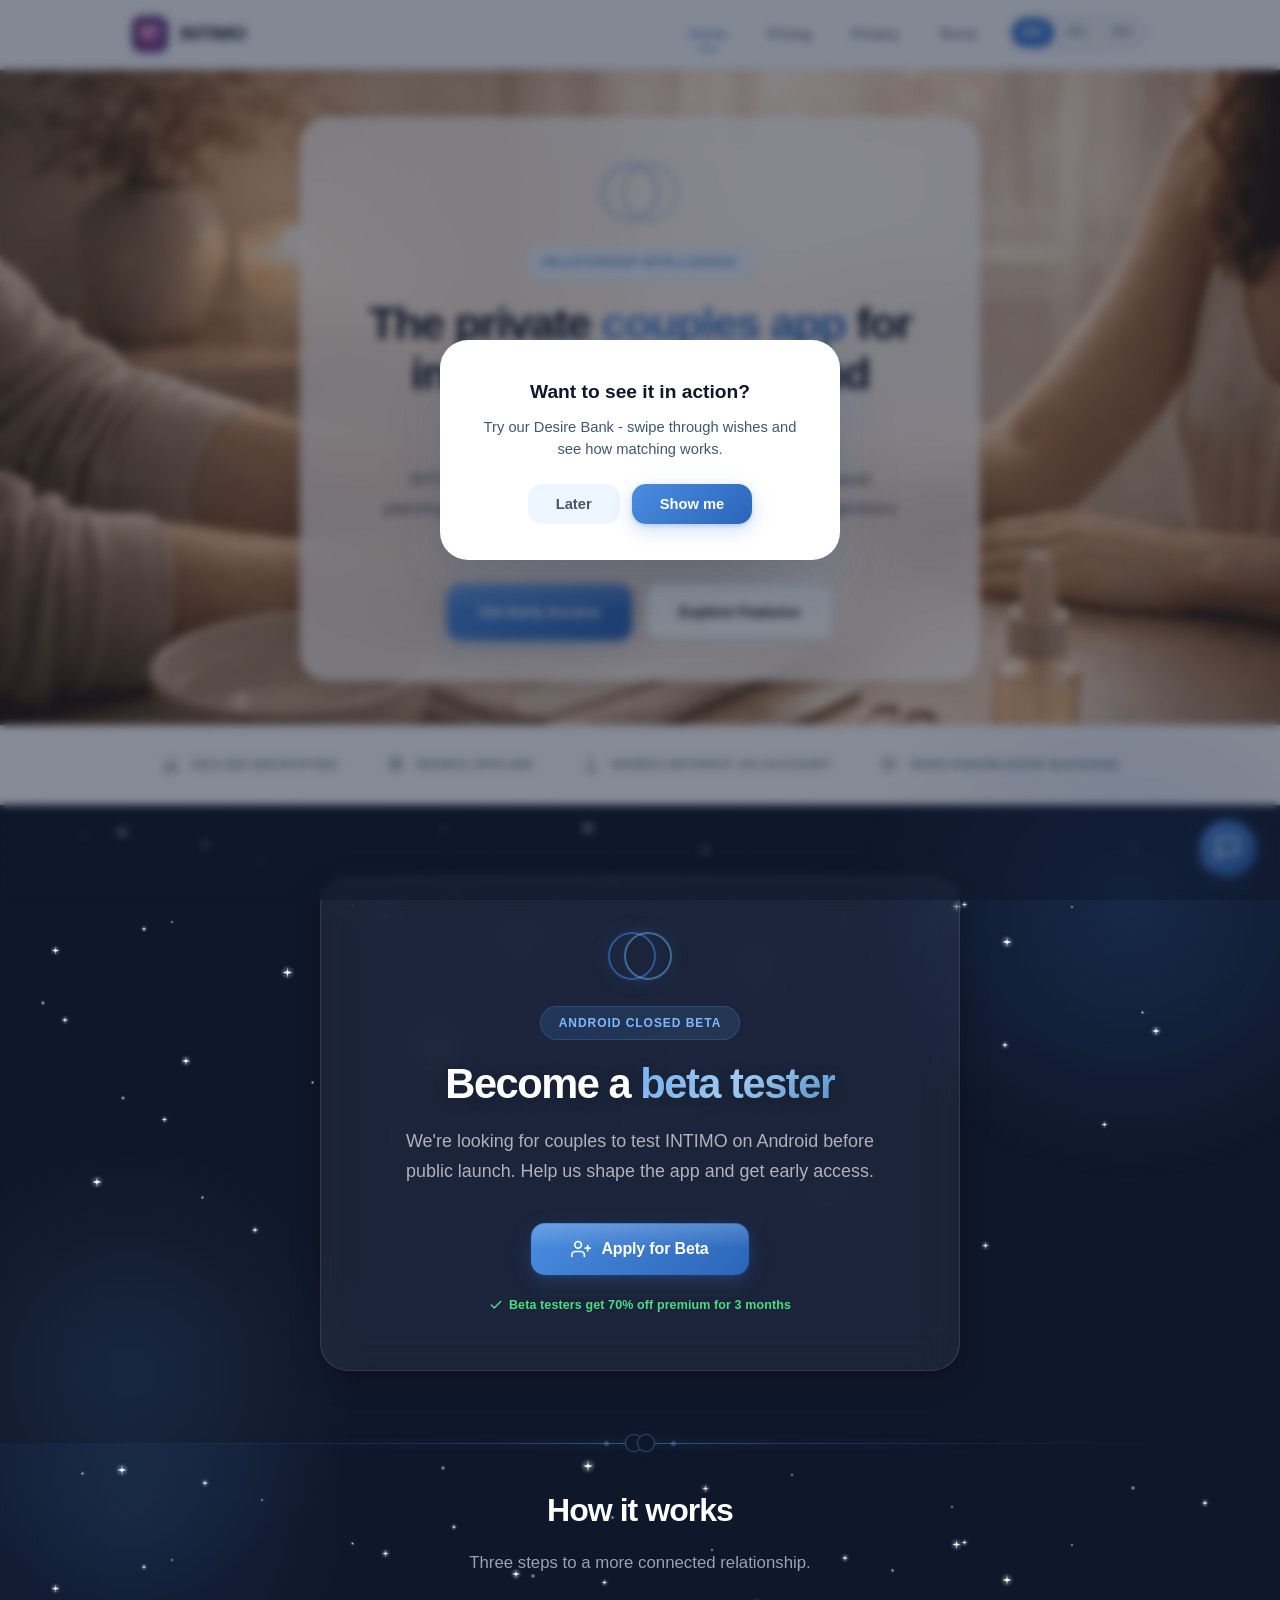
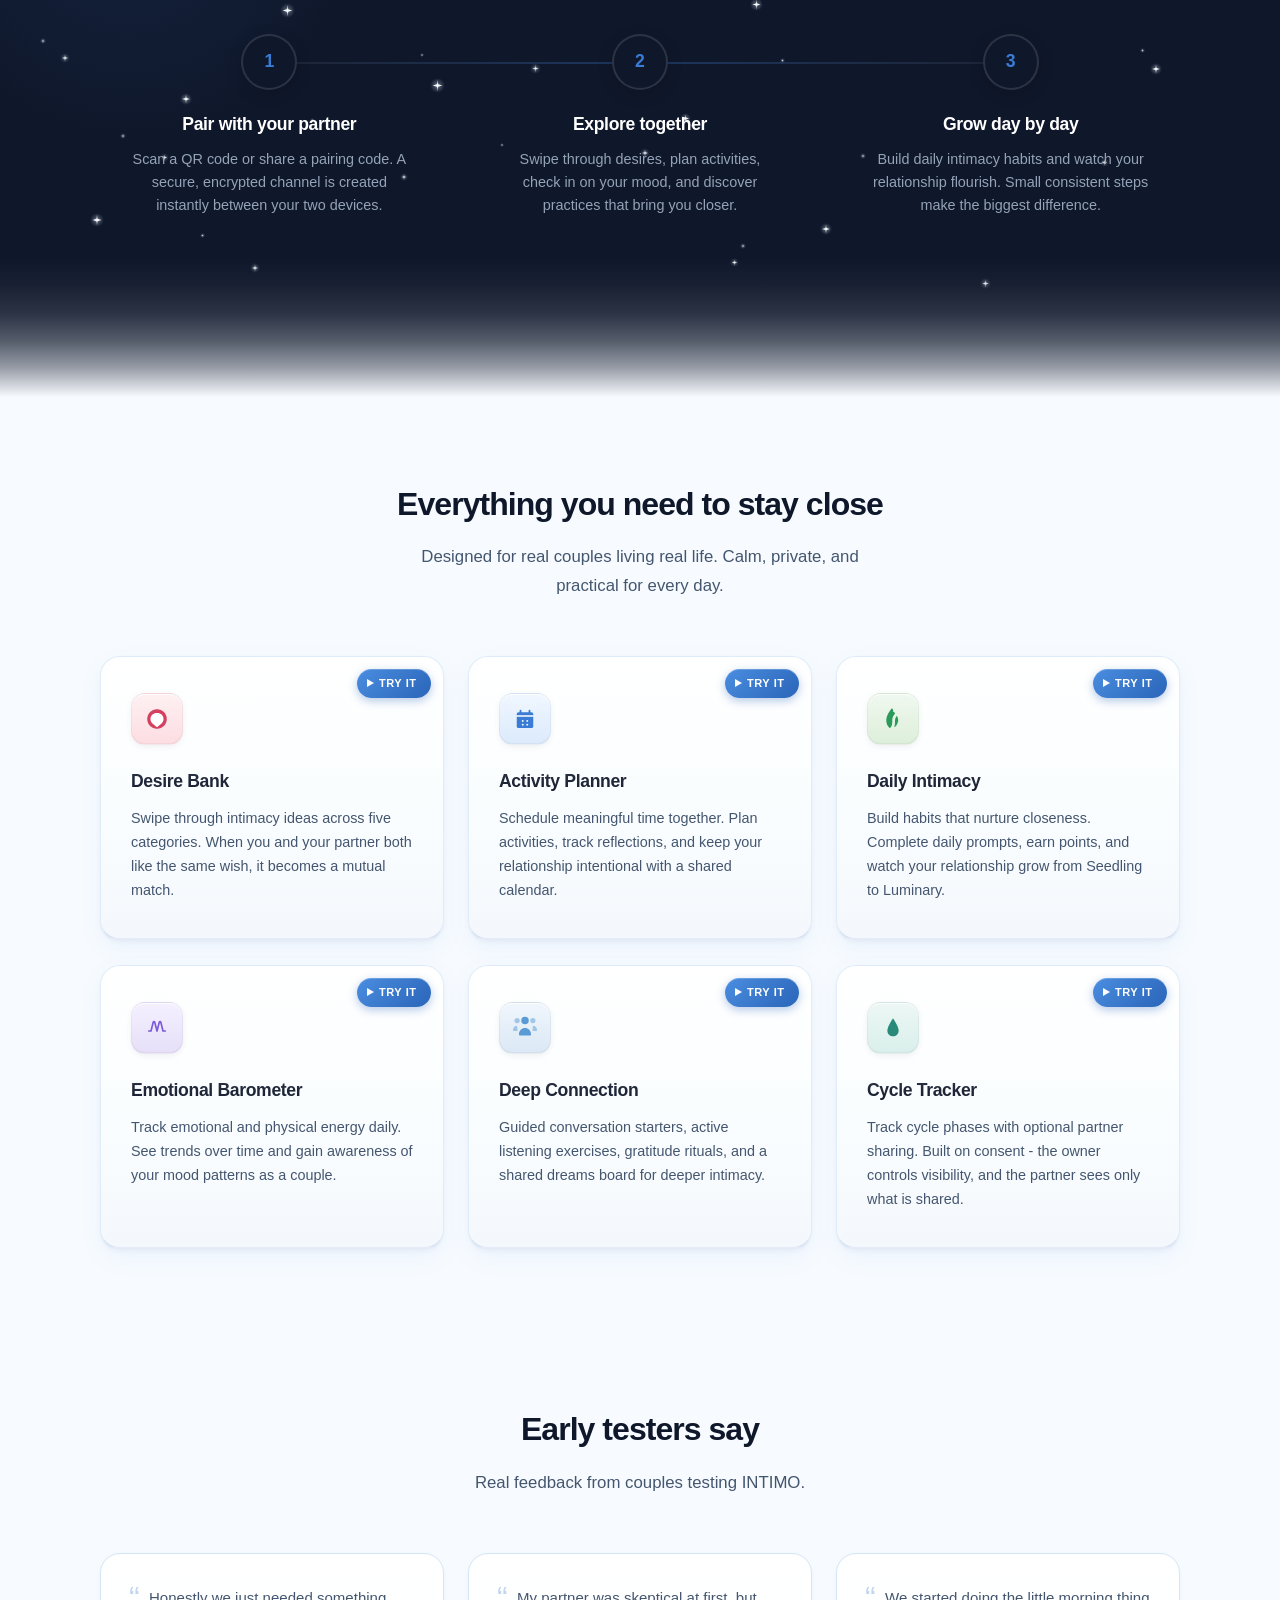
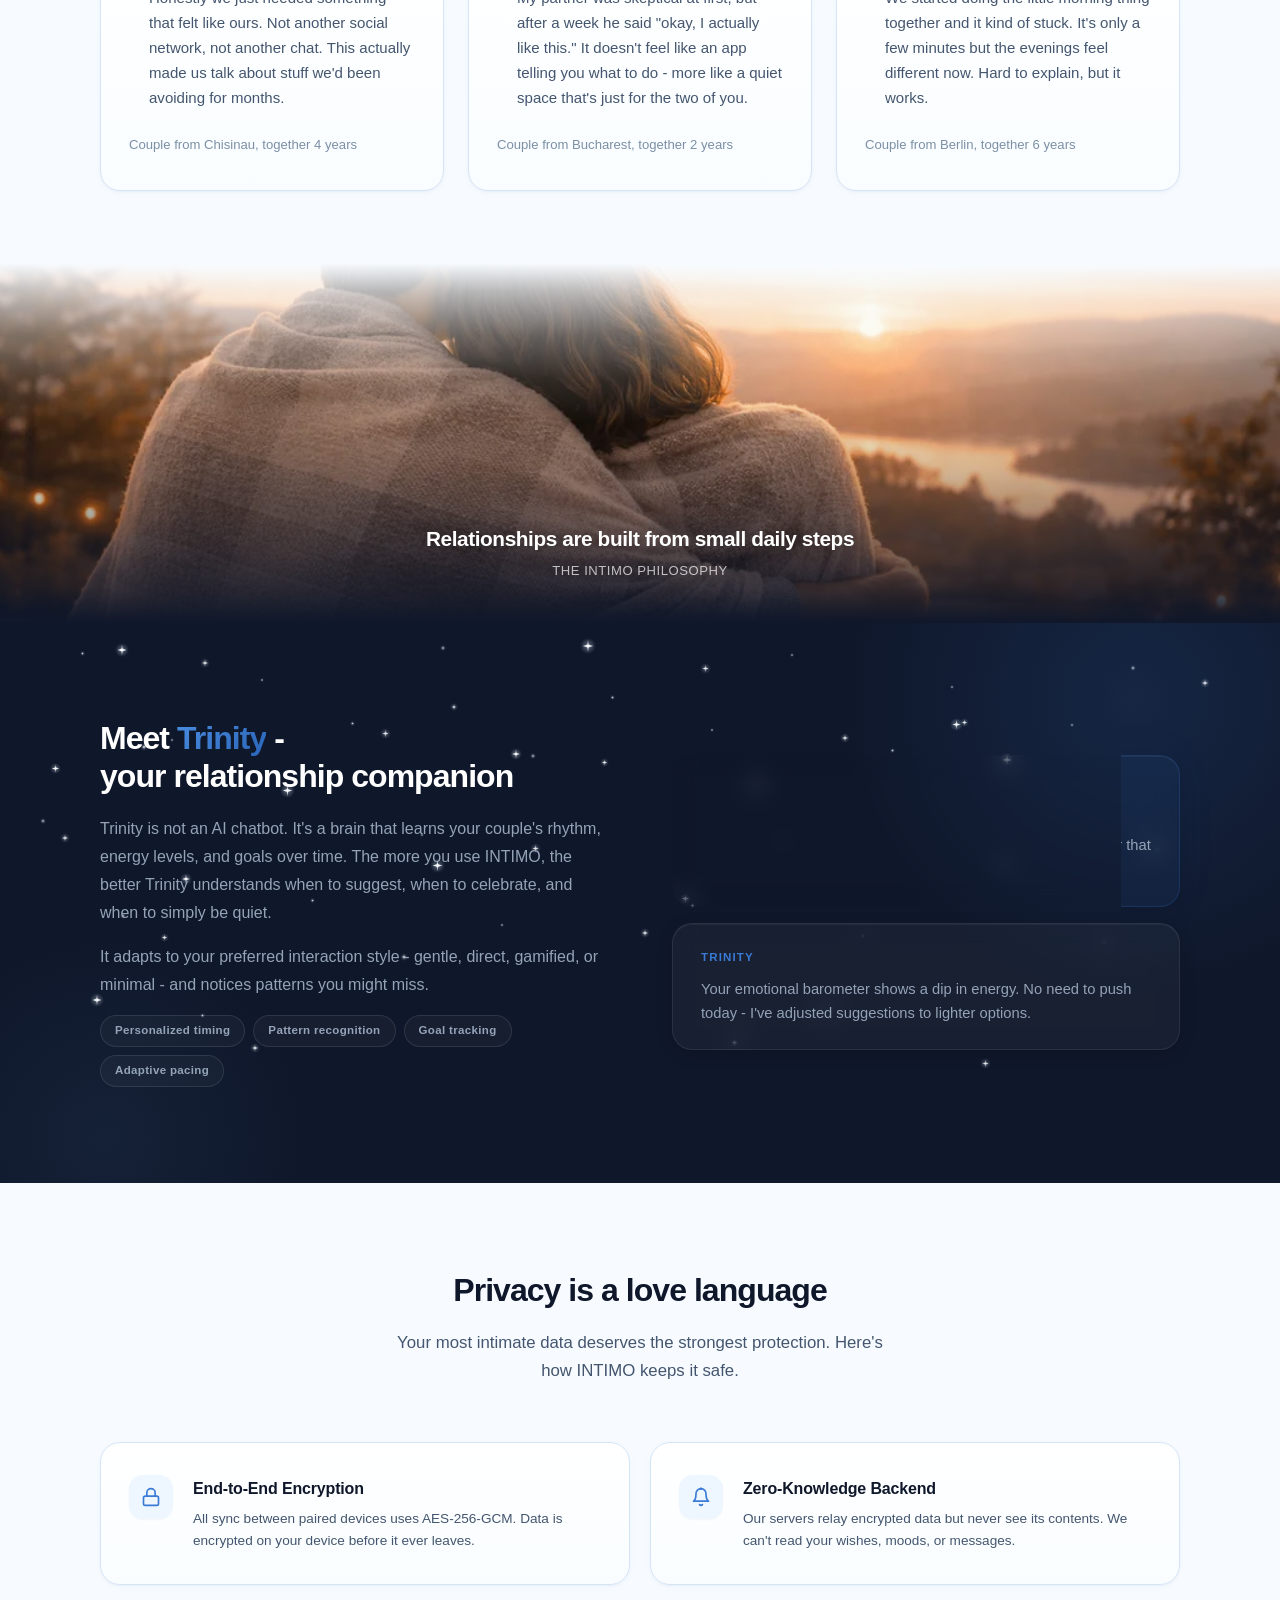
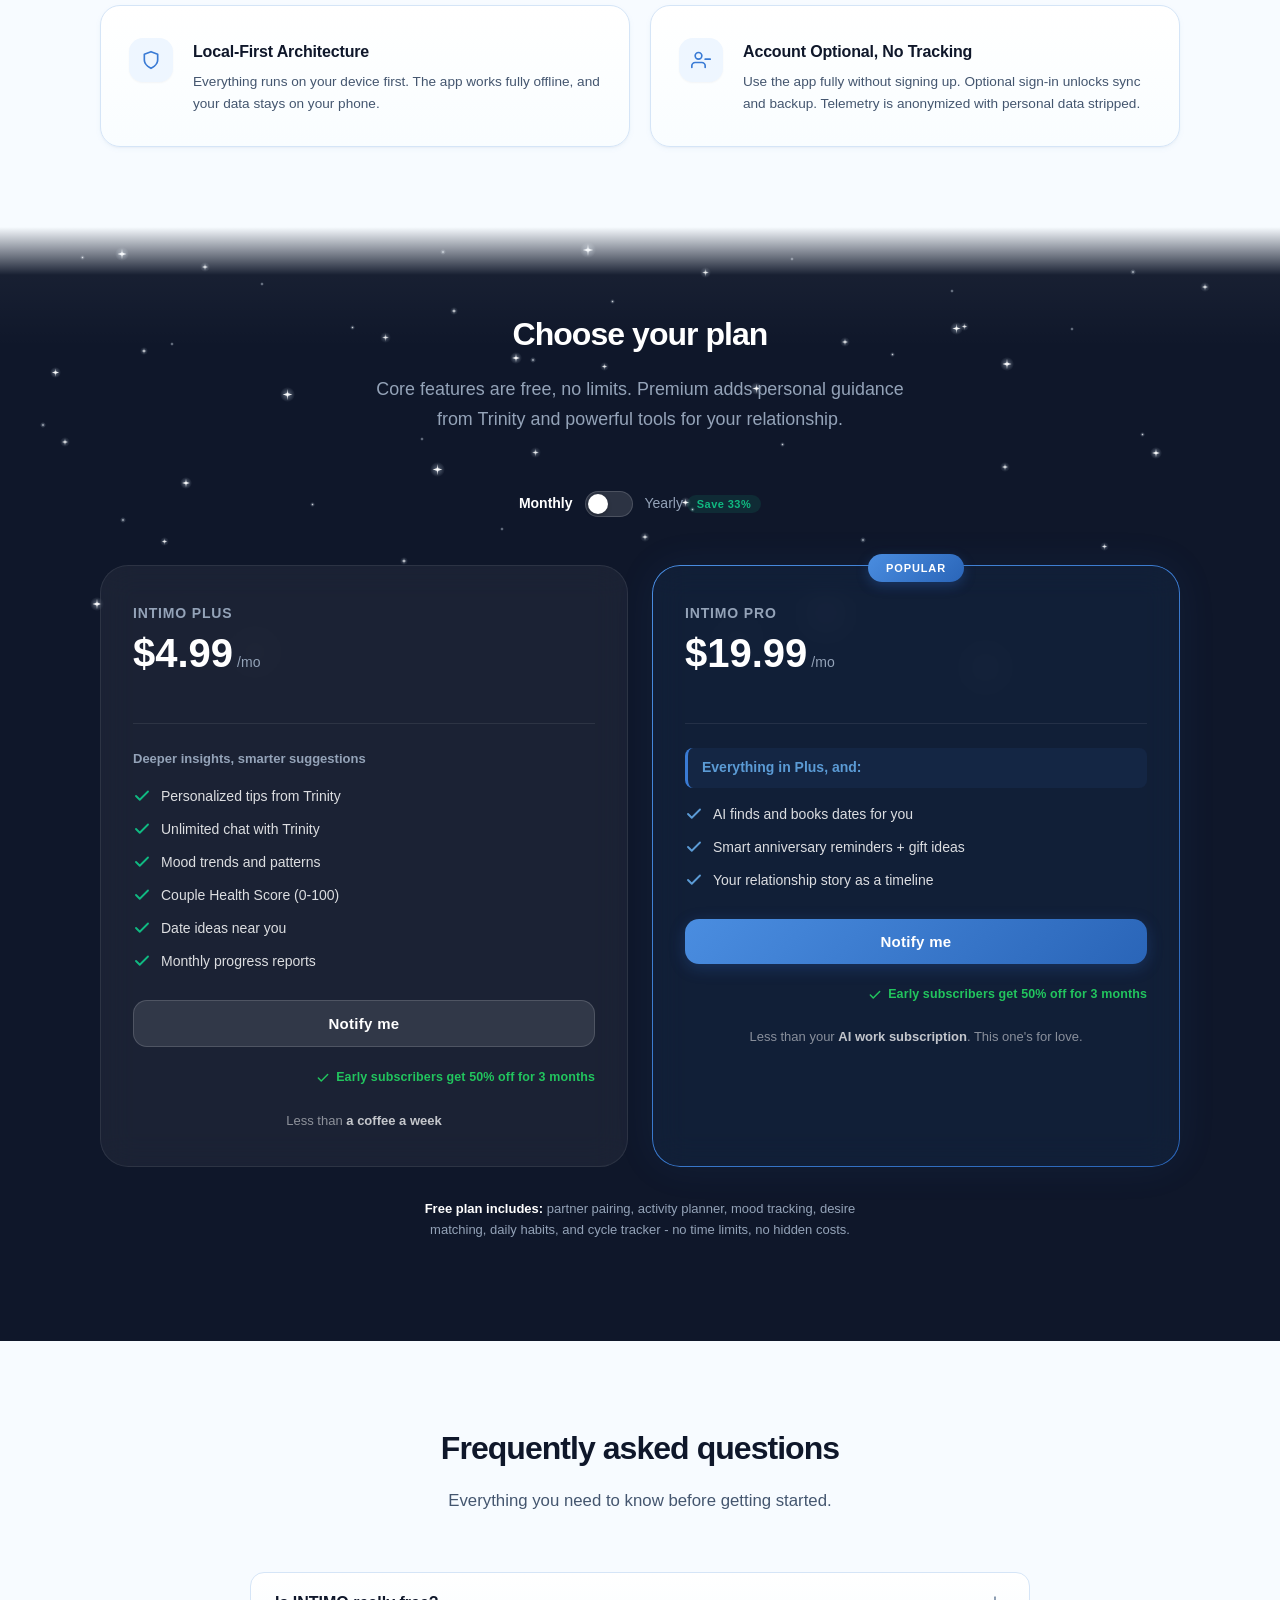
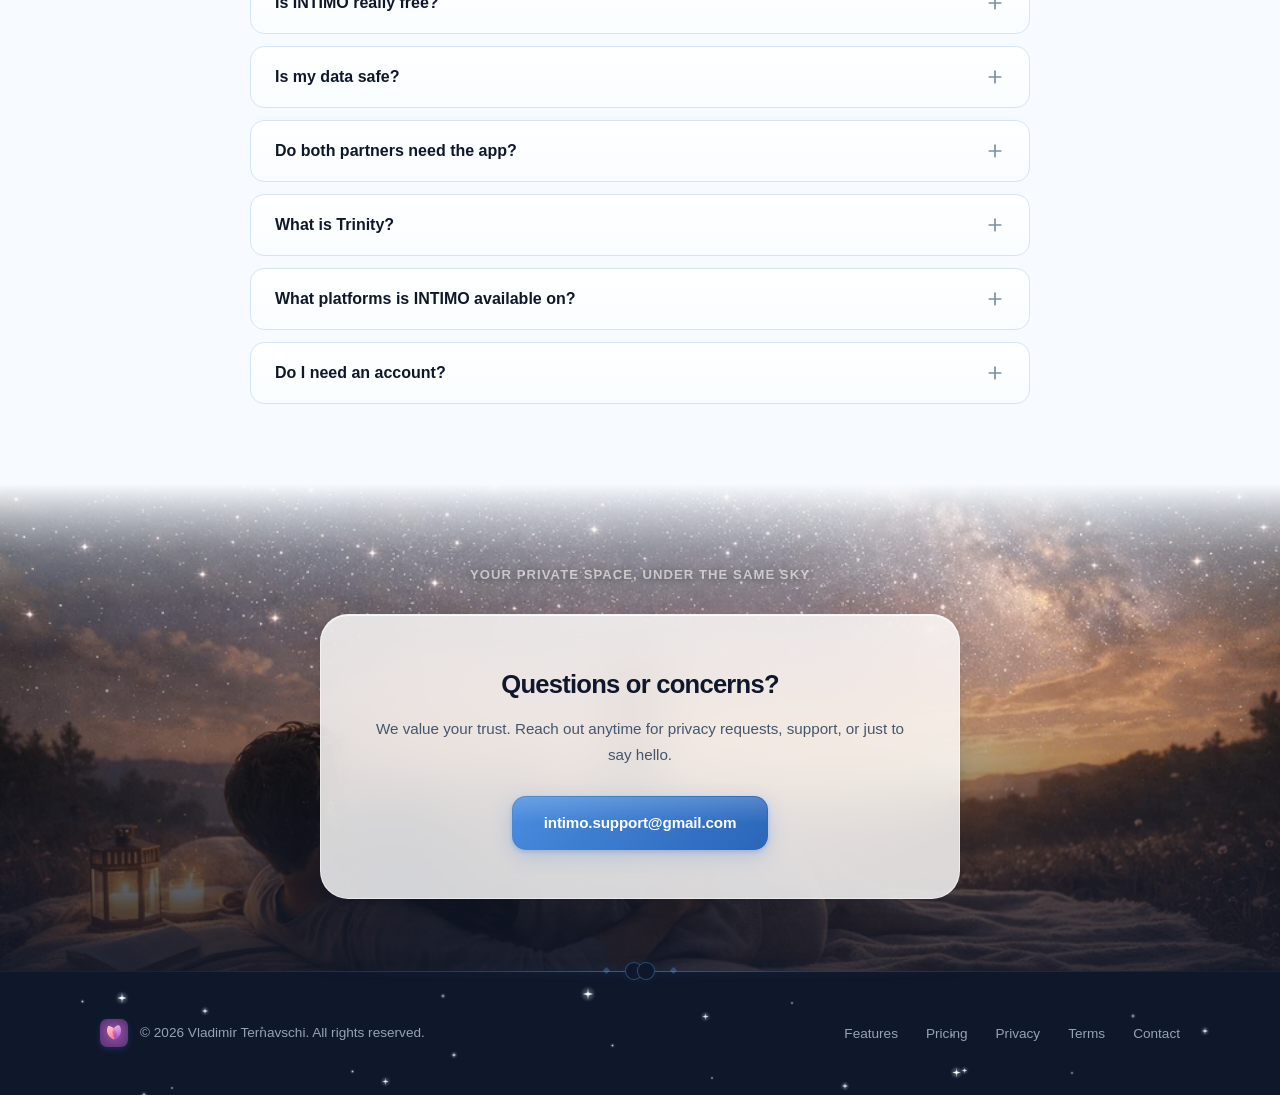
==== commit 8a7f15f1: "style: add divider line between CTA section and footer Same glowing line with interlocking rings and" ====
--- a/index.html
+++ b/index.html
@@ -569,6 +569,15 @@
 
   </main>
 
+  <div class="beta-divider">
+    <span class="beta-divider-diamond"></span>
+    <div class="beta-divider-rings">
+      <span class="beta-divider-ring"></span>
+      <span class="beta-divider-ring"></span>
+    </div>
+    <span class="beta-divider-diamond"></span>
+  </div>
+
   <footer class="site-footer starfield">
     <div class="stars"></div>
     <div class="footer-inner">
--- a/assets/styles.css
+++ b/assets/styles.css
@@ -731,28 +731,34 @@
 }
 
 .feature-card {
-  background: var(--gradient-card);
-  border: 1px solid var(--color-border);
+  background: linear-gradient(180deg, #ffffff 0%, #f9fdff 60%, #f4f8fc 100%);
+  border: 1px solid rgba(213, 229, 247, 0.7);
+  border-bottom: 3px solid rgba(42, 101, 184, 0.12);
   border-radius: var(--radius-lg);
   padding: 36px 30px;
   position: relative;
   overflow: hidden;
-  box-shadow: var(--shadow-sm);
+  box-shadow:
+    0 2px 4px rgba(15, 23, 42, 0.03),
+    0 8px 24px rgba(58, 123, 213, 0.06),
+    0 1px 0 rgba(255, 255, 255, 0.9) inset;
   transition:
     transform var(--transition-smooth),
     box-shadow var(--transition-smooth),
     border-color var(--transition-smooth);
 }
 
-/* Inner top highlight for volume */
+/* Inner top shine for 3D depth */
 .feature-card::before {
   content: '';
   position: absolute;
   top: 0;
   left: 0;
   right: 0;
-  height: 1px;
-  background: linear-gradient(90deg, transparent, rgba(255,255,255,0.9), transparent);
+  height: 50%;
+  background: linear-gradient(180deg, rgba(255, 255, 255, 0.6) 0%, transparent 100%);
+  pointer-events: none;
+  border-radius: var(--radius-lg) var(--radius-lg) 0 0;
 }
 
 /* Gradient accent line on hover */
@@ -769,9 +775,14 @@
 }
 
 .feature-card:hover {
-  transform: translateY(-6px);
-  box-shadow: var(--shadow-lg);
-  border-color: rgba(213, 229, 247, 0.6);
+  transform: translateY(-8px) scale(1.02);
+  border-color: rgba(58, 123, 213, 0.3);
+  border-bottom-color: rgba(42, 101, 184, 0.25);
+  box-shadow:
+    0 4px 8px rgba(15, 23, 42, 0.04),
+    0 16px 40px rgba(58, 123, 213, 0.1),
+    0 24px 56px rgba(15, 23, 42, 0.04),
+    0 1px 0 rgba(255, 255, 255, 0.9) inset;
 }
 
 .feature-card:hover::after {
@@ -779,23 +790,28 @@
 }
 
 .feature-icon {
-  width: 48px;
-  height: 48px;
+  width: 52px;
+  height: 52px;
   border-radius: var(--radius-md);
   display: flex;
   align-items: center;
   justify-content: center;
   margin-bottom: 22px;
   font-size: 1.35rem;
-  box-shadow: var(--shadow-xs);
-}
-
-.feature-icon-blue { background: var(--color-primary-light); }
-.feature-icon-sky { background: var(--color-accent-light); }
-.feature-icon-violet { background: #eeeafc; }
-.feature-icon-green { background: #eaf5e9; }
-.feature-icon-teal { background: #e6f4f1; }
-.feature-icon-rose { background: #fce8ec; }
+  position: relative;
+  box-shadow:
+    0 2px 6px rgba(0, 0, 0, 0.06),
+    0 1px 0 rgba(255, 255, 255, 0.8) inset,
+    0 -1px 0 rgba(0, 0, 0, 0.04) inset;
+  border: 1px solid rgba(0, 0, 0, 0.04);
+}
+
+.feature-icon-blue { background: linear-gradient(180deg, #f0f7ff, #dceafc); }
+.feature-icon-sky { background: linear-gradient(180deg, #f0f6fc, #dbe8f5); }
+.feature-icon-violet { background: linear-gradient(180deg, #f4f0ff, #e6dff8); }
+.feature-icon-green { background: linear-gradient(180deg, #f0f8ef, #ddefda); }
+.feature-icon-teal { background: linear-gradient(180deg, #edf7f5, #d9efeb); }
+.feature-icon-rose { background: linear-gradient(180deg, #fef0f2, #fcdde2); }
 
 .feature-card h3 {
   font-size: 1.1rem;
@@ -963,17 +979,43 @@
   background: var(--color-border-light);
 }
 
-/* Try-it hint badge in post-demo message */
+/* Try-it badge replica in post-demo message */
 .demo-tryit-badge {
-  display: inline-block;
-  padding: 3px 10px;
-  background: linear-gradient(135deg, #d44060, #c0365a);
+  display: inline-flex;
+  align-items: center;
+  gap: 5px;
+  padding: 4px 12px 4px 9px;
+  background: linear-gradient(135deg, #4a8de0, #2a65b8);
   color: #fff;
-  font-size: 0.72rem;
+  font-size: 0.68rem;
   font-weight: 700;
-  border-radius: 6px;
-  letter-spacing: 0.03em;
+  text-transform: uppercase;
+  letter-spacing: 0.05em;
+  border-radius: 999px;
+  box-shadow: 0 3px 10px rgba(42, 101, 184, 0.35), inset 0 1px 0 rgba(255, 255, 255, 0.2);
   vertical-align: middle;
+}
+
+.demo-tryit-play {
+  display: block;
+  width: 0;
+  height: 0;
+  border-style: solid;
+  border-width: 4px 0 4px 7px;
+  border-color: transparent transparent transparent #fff;
+  flex-shrink: 0;
+}
+
+/* "Got it" button - green */
+.demo-prompt-btn.gotit {
+  background: linear-gradient(135deg, #22c55e, #16a34a);
+  color: #fff;
+  box-shadow: 0 4px 16px rgba(34, 197, 94, 0.3);
+}
+
+.demo-prompt-btn.gotit:hover {
+  transform: translateY(-2px);
+  box-shadow: 0 6px 24px rgba(34, 197, 94, 0.4);
 }
 
 /* ============================================
@@ -3125,3 +3167,96 @@
   color: var(--color-primary);
   margin-bottom: 4px;
 }
+
+/* ============================================
+   MOBILE: 480px and below — tighter spacing
+   ============================================ */
+
+@media (max-width: 480px) {
+  .beta-banner { padding: 48px 16px 48px; }
+
+  .beta-card { padding: 28px 20px 24px; }
+
+  .beta-banner h2 { font-size: 1.5rem; }
+  .beta-banner p { font-size: 0.95rem; }
+
+  .beta-modal { padding: 28px 20px; }
+  .beta-modal h3 { font-size: 1.25rem; }
+
+  .demo-prompt { padding: 28px 20px; max-width: calc(100vw - 32px); }
+  .demo-prompt h3 { font-size: 1.1rem; }
+  .demo-prompt p { font-size: 0.85rem; }
+  .demo-prompt-btn { padding: 11px 20px; font-size: 0.85rem; }
+
+  .cta-card { padding: 28px 20px; }
+  .cta-card h2 { font-size: 1.3rem; }
+
+  .beta-divider-diamond { margin: 0 8px; }
+
+  .faq-question { padding: 16px 18px; font-size: 0.92rem; }
+  .faq-answer p { padding: 0 18px 16px; font-size: 0.88rem; }
+
+  .testimonial-card { padding: 24px 20px; }
+  .testimonial-quote { font-size: 0.88rem; }
+
+  .perk-line { font-size: 0.72rem; }
+
+  .social-proof { padding: 48px 16px; }
+
+  .spotlight-content h2 { font-size: 1.4rem; }
+  .spotlight-content p { font-size: 0.9rem; }
+
+  .privacy-card { padding: 20px 16px; }
+  .privacy-card h3 { font-size: 0.95rem; }
+  .privacy-card p { font-size: 0.85rem; }
+
+  .pricing-card { padding: 24px 20px; }
+
+  .breadcrumb { padding: 16px 20px 0; }
+
+  .beta-overlay { padding: 12px; }
+
+  .demo-prompt-overlay { padding: 12px; }
+
+  /* Hide decorative glows that overflow */
+  .how-it-works::before,
+  .spotlight::before,
+  .policy-header::before { display: none; }
+  .beta-glow { display: none; }
+}
+
+/* ============================================
+   MOBILE: 375px and below — minimal padding
+   ============================================ */
+
+@media (max-width: 375px) {
+  .hero-inner { padding: 24px 14px 20px; }
+  .hero h1 { font-size: 1.2rem; }
+  .hero p { font-size: 0.88rem; }
+  .hero-badge { font-size: 0.65rem; padding: 5px 12px; }
+
+  .beta-card { padding: 24px 16px 20px; }
+  .beta-banner h2 { font-size: 1.3rem; }
+
+  .beta-modal { padding: 24px 16px; }
+
+  .demo-prompt { padding: 24px 14px; }
+  .demo-prompt-actions { flex-direction: column; gap: 8px; }
+  .demo-prompt-btn { width: 100%; }
+
+  .cta-card { padding: 24px 16px; }
+
+  .feature-card { padding: 24px 18px; }
+  .feature-card h3 { font-size: 0.95rem; }
+  .feature-card p { font-size: 0.82rem; }
+
+  .step-card p { font-size: 0.82rem; }
+  .step-card h3 { font-size: 0.95rem; }
+  .step-number { width: 44px; height: 44px; font-size: 0.95rem; }
+
+  .pricing-plan-name { font-size: 16px; }
+
+  .faq-question { padding: 14px 16px; font-size: 0.88rem; gap: 12px; }
+
+  .footer-inner { padding: 0 16px; }
+}
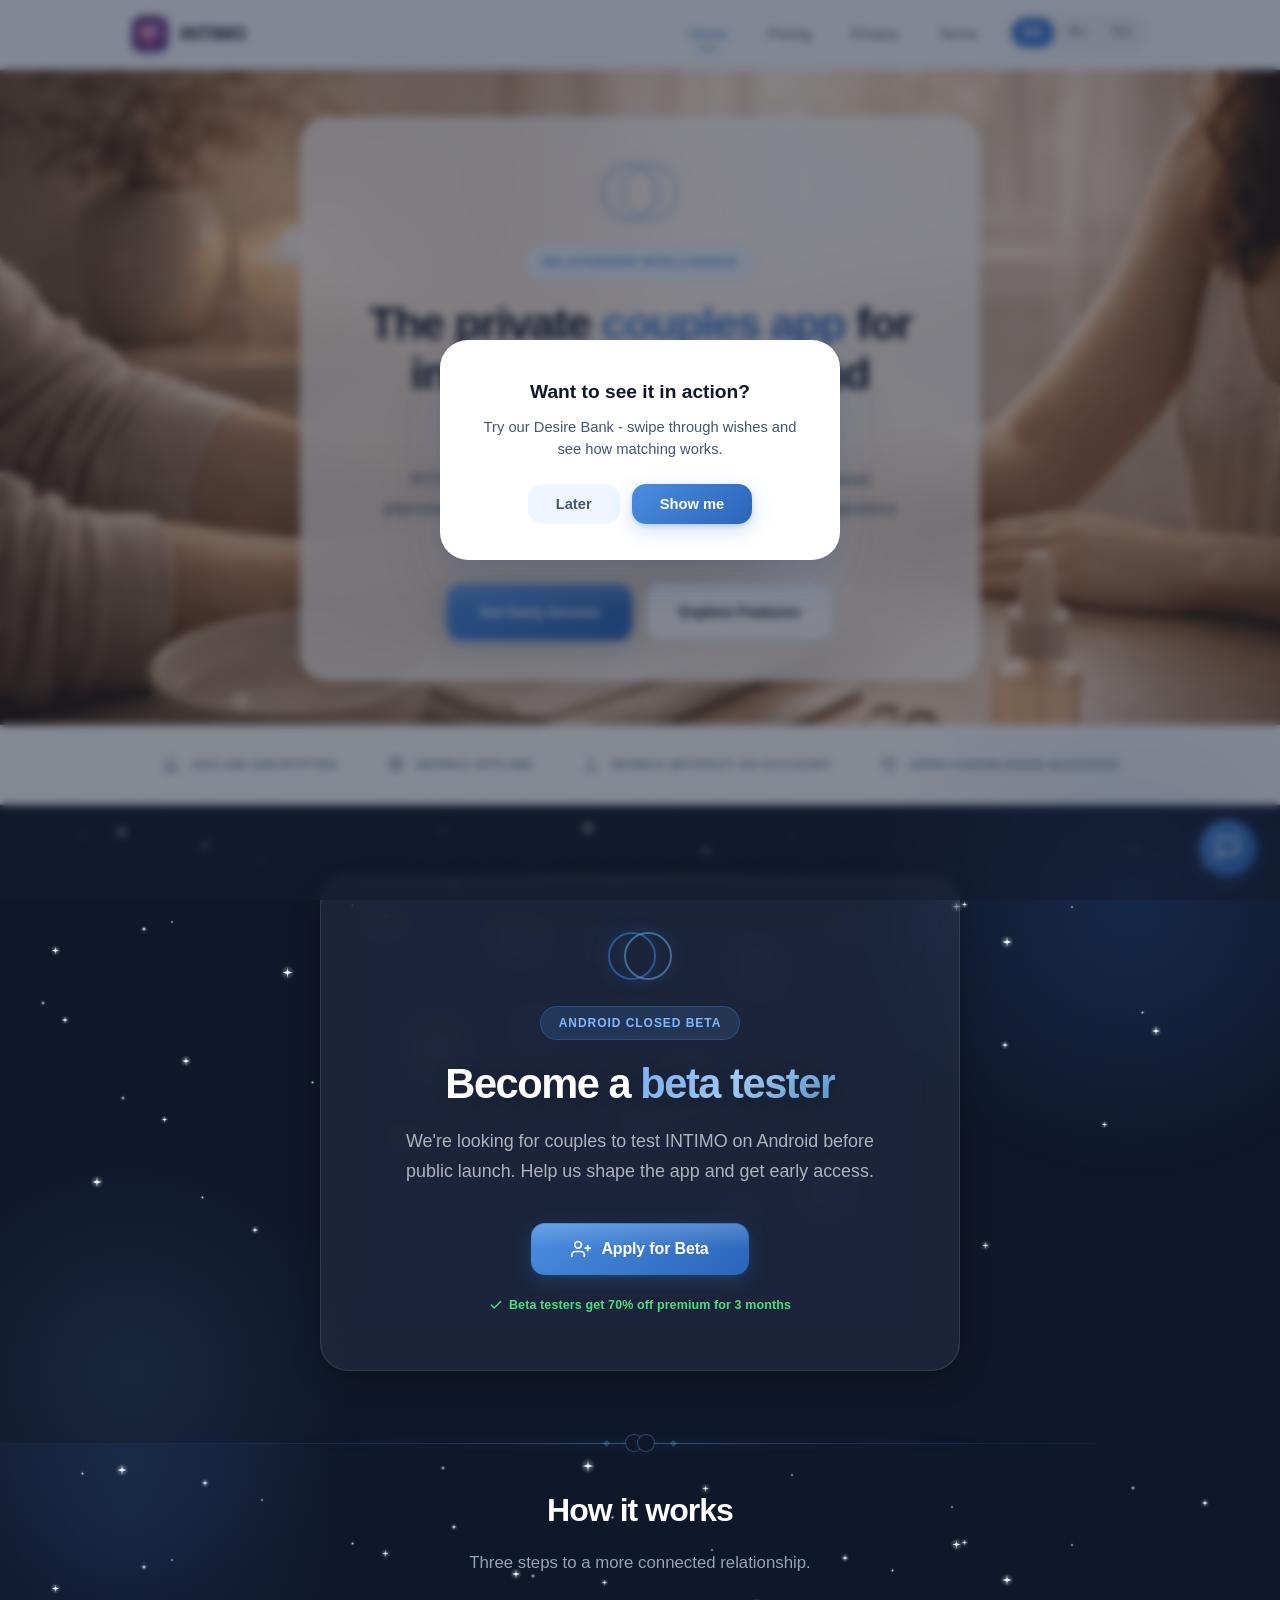
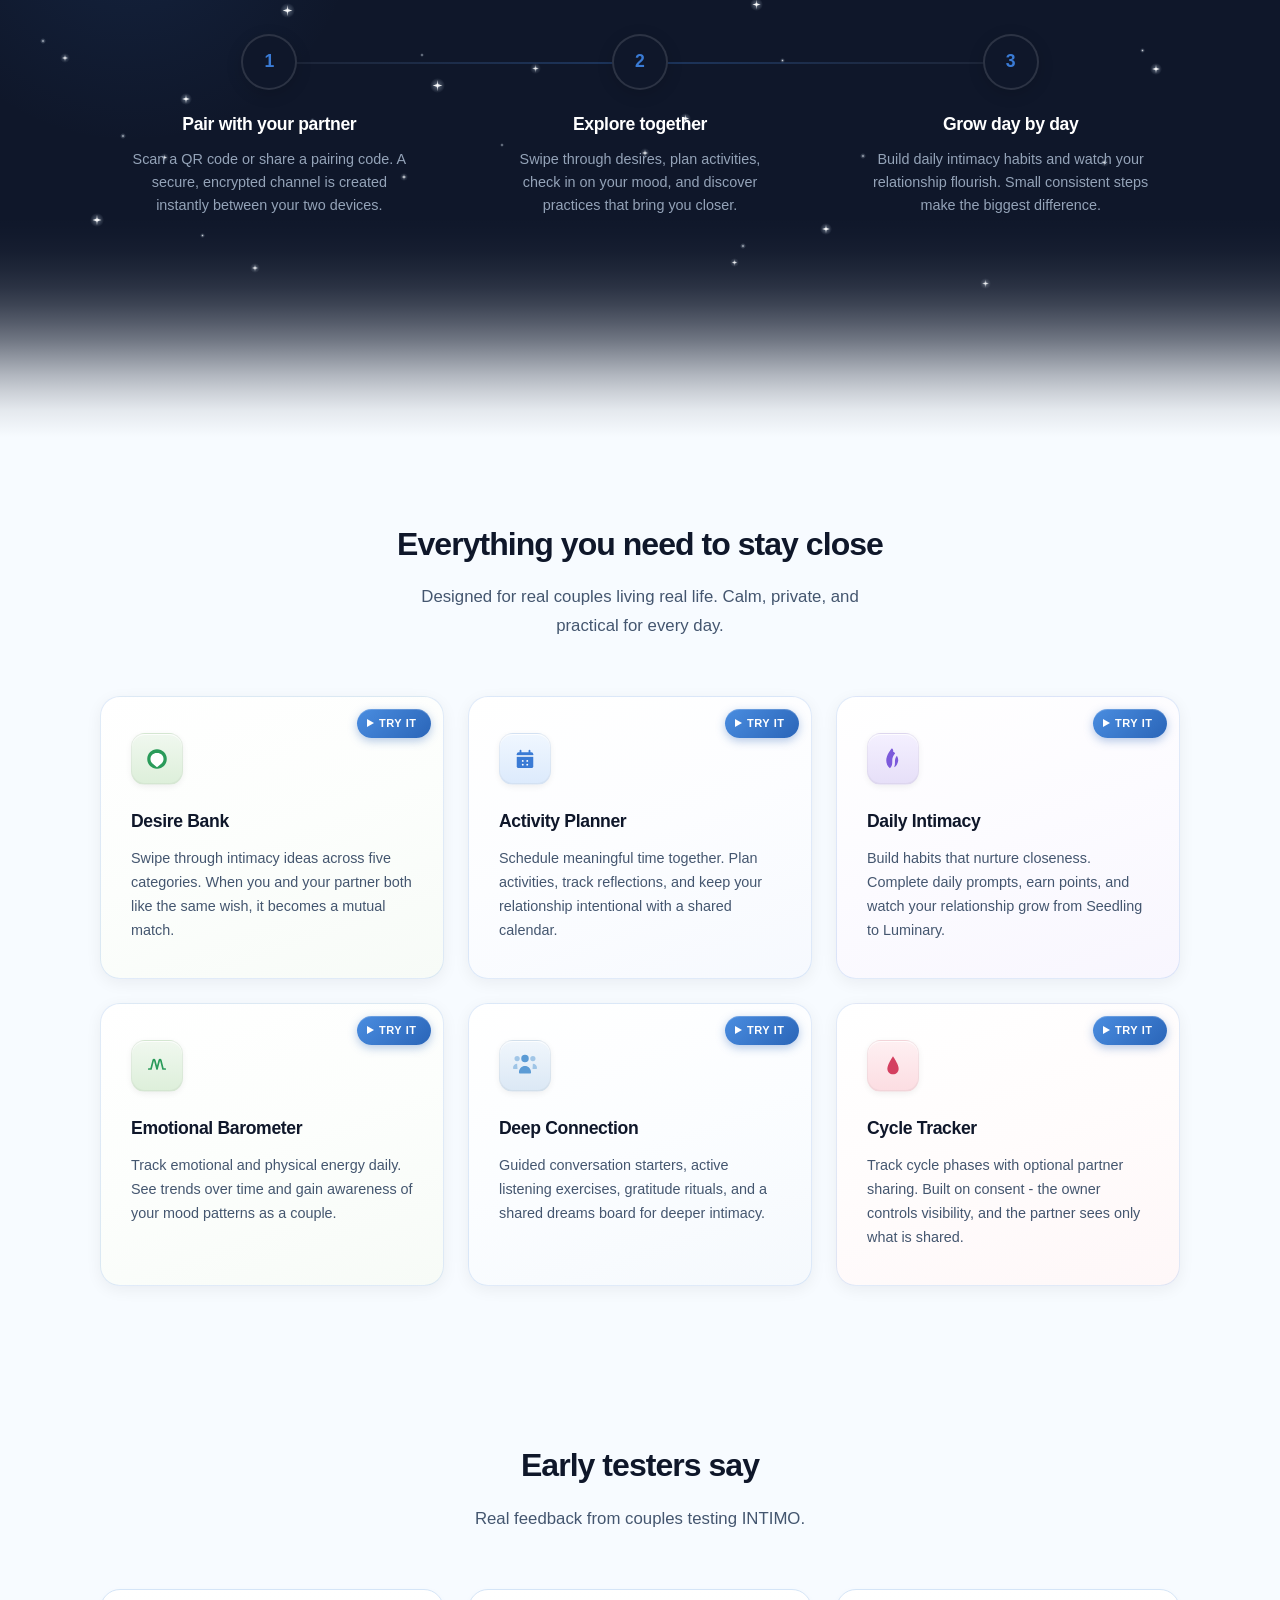
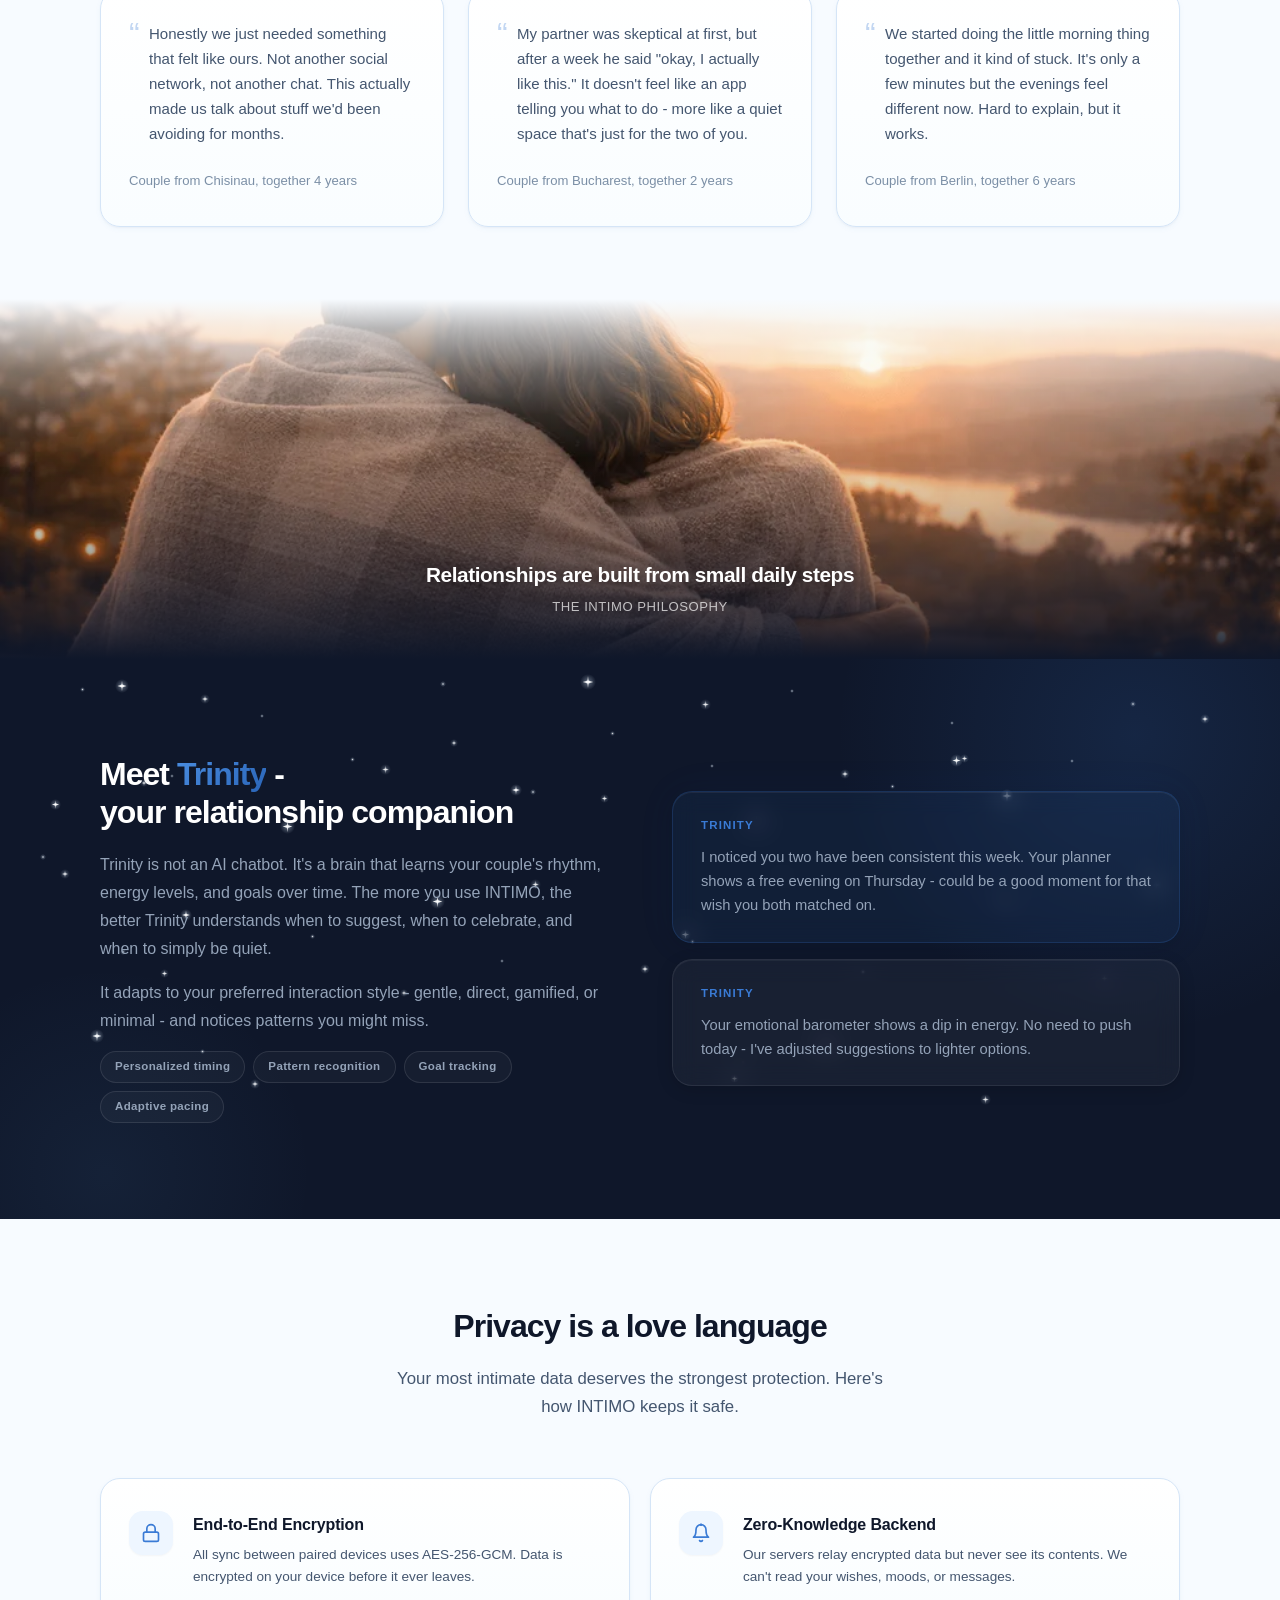
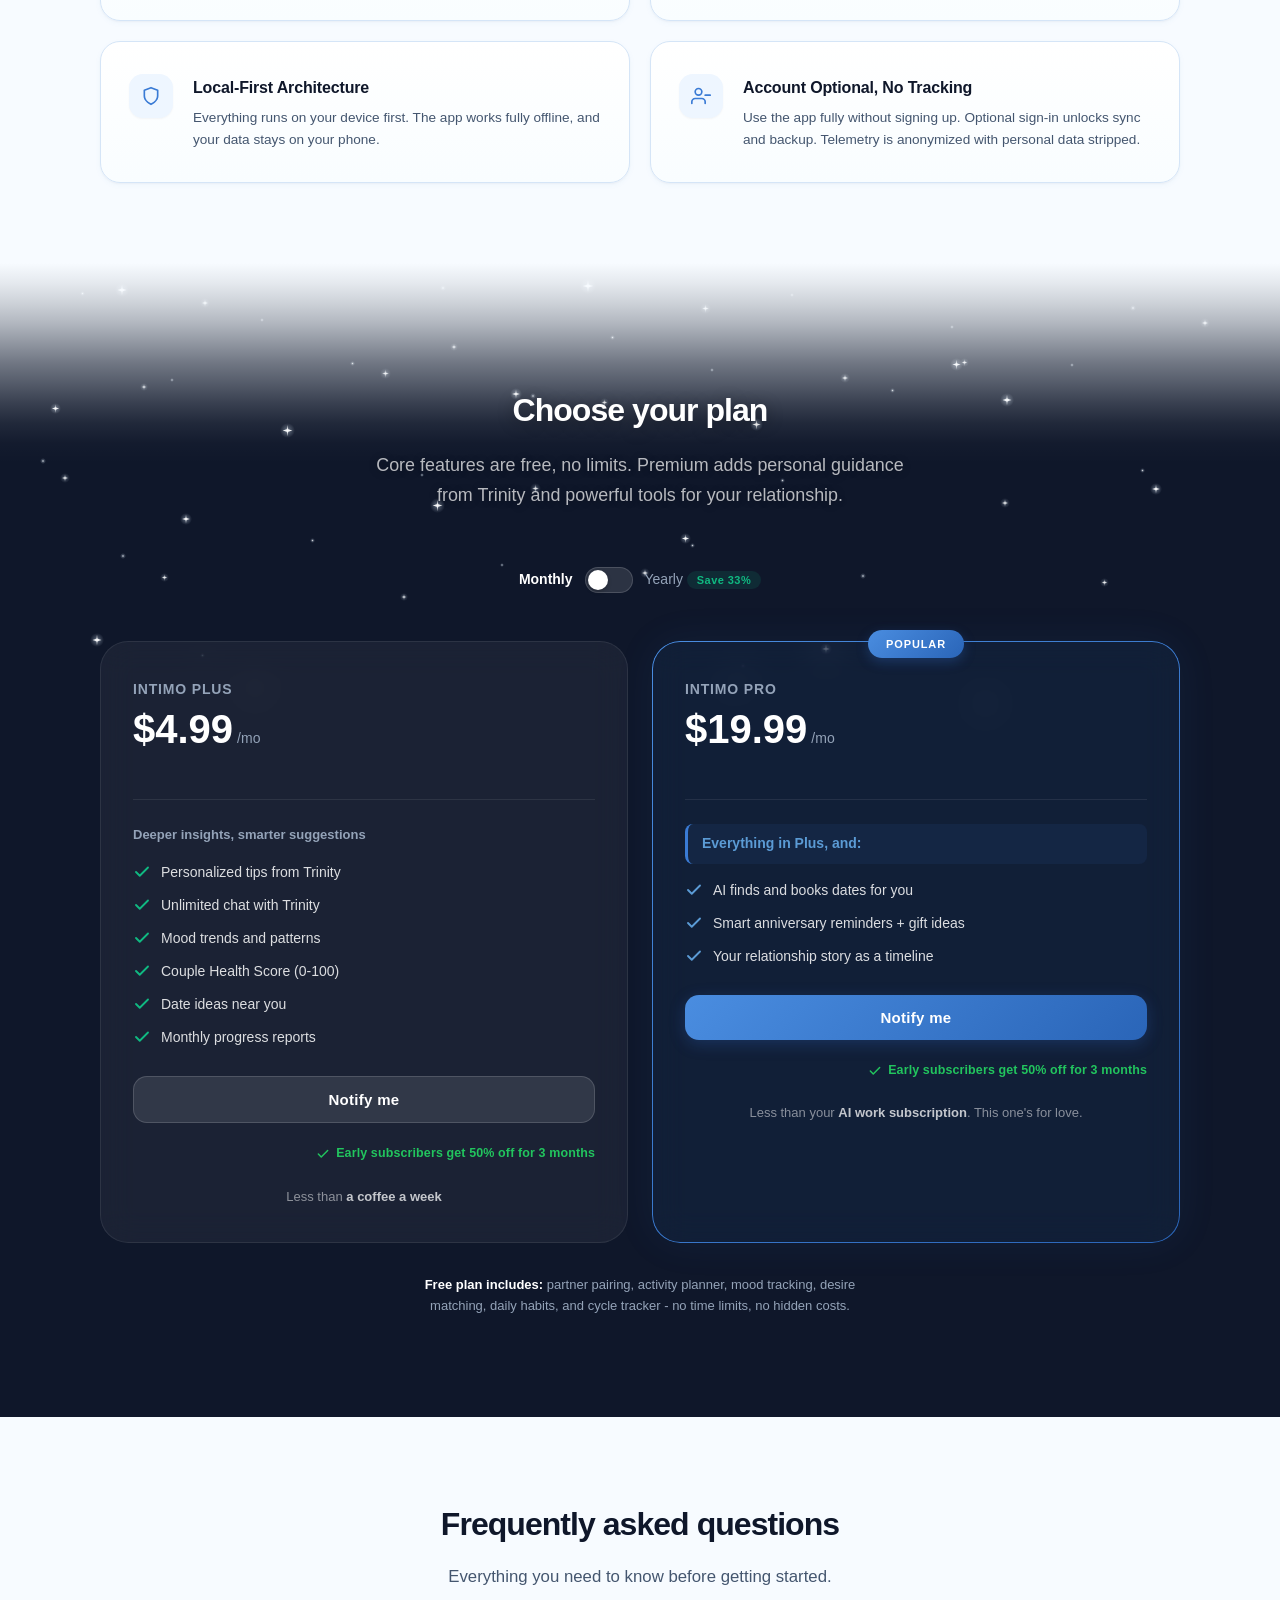
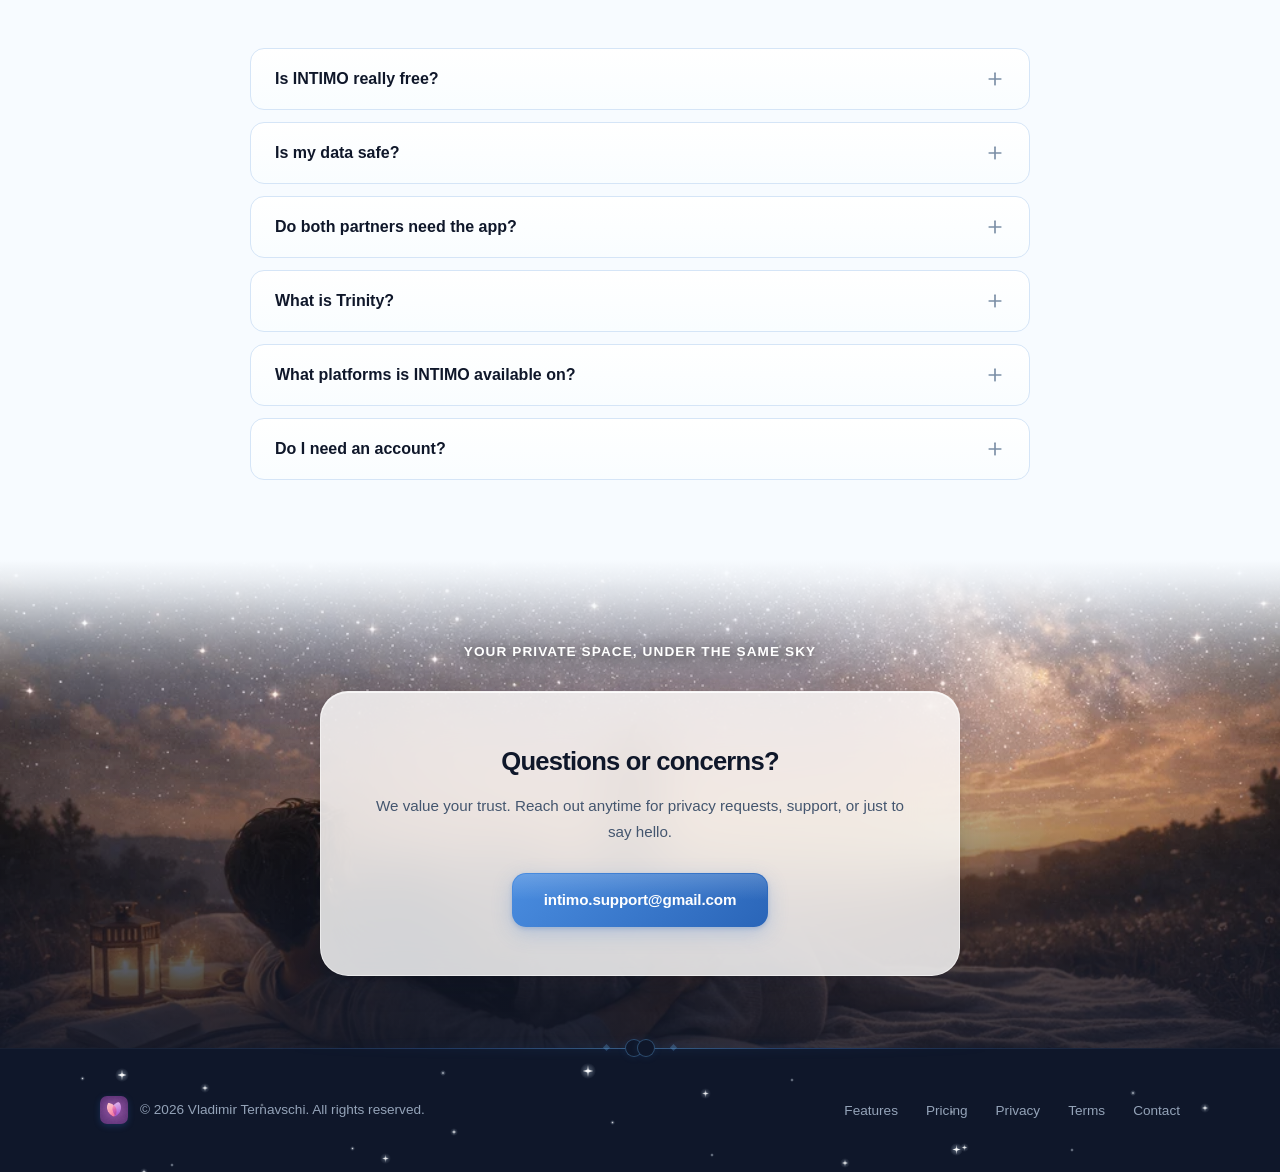
==== commit da47c0bf: "style: swap feature card colors + improve pricing heading visibility Icon colors reassigned: - Desir" ====
--- a/index.html
+++ b/index.html
@@ -233,8 +233,8 @@
         <div class="features-grid">
           <div class="feature-card reveal reveal-delay-1" data-demo="swipe" style="cursor:pointer" onclick="if(!window.openSwipeDemo){var s=document.createElement('script');s.src='assets/demos/swipe.js';s.onload=function(){window.openSwipeDemo()};document.head.appendChild(s)}else{window.openSwipeDemo()}">
             <span class="demo-badge">Try it</span>
-            <div class="feature-icon feature-icon-rose">
-              <svg width="24" height="24" viewBox="0 0 512 512" fill="#d44060"><path d="M256 416c-114.8 0-208-78.8-208-176 0-52.9 29.2-100.1 74.8-131.4C167.6 74.1 208 48 256 48s88.4 26.1 133.2 60.6C434.8 139.9 464 187.1 464 240c0 97.2-93.2 176-208 176z" opacity="0"/><path d="M256 48a208 208 0 00-147 355 208 208 0 00294 0A208 208 0 00256 48zm74.5 147.1l-72.2 72.2a12 12 0 01-17 0l-36.1-36.1a12 12 0 010-17 12 12 0 0117 0L250 242l63.5-63.5a12 12 0 0117 17z" opacity="0"/><path d="M256 48C141.1 48 48 141.1 48 256s93.1 208 208 208 208-93.1 208-208S370.9 48 256 48zm0 0"/><path d="M352 176c-22.1-22.1-51.5-34.3-82.8-34.3-31.3 0-60.7 12.2-82.8 34.3-22.1 22.1-34.3 51.5-34.3 82.8 0 31.3 12.2 60.7 34.3 82.8L256 411.3l69.7-69.7c22.1-22.1 34.3-51.5 34.3-82.8 0-31.3-12.2-60.7-34-82.8z" fill="#fff" opacity="0"/><path d="M256 32C167 32 96 98 96 176c0 53 27 102 73 137l71.5 62.8c8.8 7.8 22.2 7.8 31 0L343 313c46-35 73-84 73-137 0-78-71-144-160-144z" opacity="0"/><circle cx="256" cy="256" r="208" fill="#d44060" opacity="0.15"/><path d="M352.9 176c-42-42-110.8-42-152.8 0-3.5 3.5-6.7 7.2-9.6 11.1L256 263l65.5-75.9c-2.9-3.9-6.1-7.6-9.6-11.1z" opacity="0"/><path d="M256 96c-88 0-160 56-160 128 0 48 28.4 91.2 72 118.4L256 416l88-73.6c43.6-27.2 72-70.4 72-118.4 0-72-72-128-160-128zm80 138.8l-73.6 72a12 12 0 01-16.8 0l-40-40a12 12 0 0116.8-16.8L256 283.2 323.2 216A12 12 0 01336 232.8z" opacity="0"/><path d="M256 48C141.1 48 48 141.1 48 256s93.1 208 208 208 208-93.1 208-208S370.9 48 256 48z" fill="none"/><path d="M353.6 159.2c-24-21.6-55.2-33.6-88-33.6H272c-1.6 0-3.2 0-4.8.2h-22.4c-1.6-.2-3.2-.2-4.8-.2h6.4c-32.8 0-64 12-88 33.6-27.2 24.8-41.6 58.4-41.6 94.4 0 36.8 15.2 71.2 42.4 96L256 432l96.8-82.4c27.2-24.8 42.4-59.2 42.4-96 0-36-14.4-69.6-41.6-94.4z" fill="#fff"/><path d="M256 432l-96.8-82.4C132 324.8 116.8 290.4 116.8 253.6c0-36 14.4-69.6 41.6-94.4C182.4 137.6 213.6 125.6 246.4 125.6H272c32.8 0 64 12 88 33.6 27.2 24.8 41.6 58.4 41.6 94.4 0 36.8-15.2 71.2-42.4 96z" fill="none" stroke="#d44060" stroke-width="0"/></svg>
+            <div class="feature-icon feature-icon-green">
+              <svg width="24" height="24" viewBox="0 0 512 512" fill="#2a9b5a"><path d="M256 416c-114.8 0-208-78.8-208-176 0-52.9 29.2-100.1 74.8-131.4C167.6 74.1 208 48 256 48s88.4 26.1 133.2 60.6C434.8 139.9 464 187.1 464 240c0 97.2-93.2 176-208 176z" opacity="0"/><path d="M256 48a208 208 0 00-147 355 208 208 0 00294 0A208 208 0 00256 48zm74.5 147.1l-72.2 72.2a12 12 0 01-17 0l-36.1-36.1a12 12 0 010-17 12 12 0 0117 0L250 242l63.5-63.5a12 12 0 0117 17z" opacity="0"/><path d="M256 48C141.1 48 48 141.1 48 256s93.1 208 208 208 208-93.1 208-208S370.9 48 256 48zm0 0"/><path d="M352 176c-22.1-22.1-51.5-34.3-82.8-34.3-31.3 0-60.7 12.2-82.8 34.3-22.1 22.1-34.3 51.5-34.3 82.8 0 31.3 12.2 60.7 34.3 82.8L256 411.3l69.7-69.7c22.1-22.1 34.3-51.5 34.3-82.8 0-31.3-12.2-60.7-34-82.8z" fill="#fff" opacity="0"/><path d="M256 32C167 32 96 98 96 176c0 53 27 102 73 137l71.5 62.8c8.8 7.8 22.2 7.8 31 0L343 313c46-35 73-84 73-137 0-78-71-144-160-144z" opacity="0"/><circle cx="256" cy="256" r="208" fill="#2a9b5a" opacity="0.15"/><path d="M352.9 176c-42-42-110.8-42-152.8 0-3.5 3.5-6.7 7.2-9.6 11.1L256 263l65.5-75.9c-2.9-3.9-6.1-7.6-9.6-11.1z" opacity="0"/><path d="M256 96c-88 0-160 56-160 128 0 48 28.4 91.2 72 118.4L256 416l88-73.6c43.6-27.2 72-70.4 72-118.4 0-72-72-128-160-128zm80 138.8l-73.6 72a12 12 0 01-16.8 0l-40-40a12 12 0 0116.8-16.8L256 283.2 323.2 216A12 12 0 01336 232.8z" opacity="0"/><path d="M256 48C141.1 48 48 141.1 48 256s93.1 208 208 208 208-93.1 208-208S370.9 48 256 48z" fill="none"/><path d="M353.6 159.2c-24-21.6-55.2-33.6-88-33.6H272c-1.6 0-3.2 0-4.8.2h-22.4c-1.6-.2-3.2-.2-4.8-.2h6.4c-32.8 0-64 12-88 33.6-27.2 24.8-41.6 58.4-41.6 94.4 0 36.8 15.2 71.2 42.4 96L256 432l96.8-82.4c27.2-24.8 42.4-59.2 42.4-96 0-36-14.4-69.6-41.6-94.4z" fill="#fff"/><path d="M256 432l-96.8-82.4C132 324.8 116.8 290.4 116.8 253.6c0-36 14.4-69.6 41.6-94.4C182.4 137.6 213.6 125.6 246.4 125.6H272c32.8 0 64 12 88 33.6 27.2 24.8 41.6 58.4 41.6 94.4 0 36.8-15.2 71.2-42.4 96z" fill="none" stroke="#2a9b5a" stroke-width="0"/></svg>
             </div>
             <h3>Desire Bank</h3>
             <p>Swipe through intimacy ideas across five categories. When you and your partner both like the same wish, it becomes a mutual match.</p>
@@ -249,16 +249,16 @@
           </div>
           <div class="feature-card reveal reveal-delay-3" data-demo="daily" style="cursor:pointer" onclick="if(!window.openDailyDemo){var s=document.createElement('script');s.src='assets/demos/daily.js';s.onload=function(){window.openDailyDemo()};document.head.appendChild(s)}else{window.openDailyDemo()}">
             <span class="demo-badge">Try it</span>
-            <div class="feature-icon feature-icon-green">
-              <svg width="24" height="24" viewBox="0 0 512 512" fill="#2a9b5a"><path d="M208 512a24.8 24.8 0 01-17.6-7.2 265.4 265.4 0 01-77.2-188c0-74 30-142.4 84.4-192.6A22.4 22.4 0 01232 124v60.8a139.2 139.2 0 00-46.8 104.4c0 53.6 26 103.2 69.6 133.2A24.4 24.4 0 01208 512z" opacity="0"/><path d="M259.9 61.4l-5.6-7.8c-5-7-9.6-13.4-15.2-19.8a8 8 0 00-12.4.4c-23.8 30.6-42 56-56.4 79.2-19.4 31-33.2 59.6-43.2 89.8A242.4 242.4 0 00112 280c0 68 26 128.4 73.2 170a7.8 7.8 0 0011-1c18.4-21.4 30.4-42.8 36.8-65.2 5.8-20.2 7.4-41.8 7.4-72.8v-28c0-30.8 5.4-57.2 17-83 9.6-21.2 23.2-41 41.6-60.8a7.8 7.8 0 00-1-11.4 196.2 196.2 0 00-38.1-26.4zM340 185.4c-9 10.8-16.4 21.4-22.4 32.4-13.2 24.2-19.6 50.6-19.6 83v28c0 29.4-1.4 49.4-6.6 67.8a171 171 0 01-14.8 37.6c28.2-14 51.2-37.4 66.8-67.8A220.6 220.6 0 00368 280a242 242 0 00-28-94.6z" fill="#2a9b5a"/></svg>
+            <div class="feature-icon feature-icon-violet">
+              <svg width="24" height="24" viewBox="0 0 512 512" fill="#7c5adb"><path d="M208 512a24.8 24.8 0 01-17.6-7.2 265.4 265.4 0 01-77.2-188c0-74 30-142.4 84.4-192.6A22.4 22.4 0 01232 124v60.8a139.2 139.2 0 00-46.8 104.4c0 53.6 26 103.2 69.6 133.2A24.4 24.4 0 01208 512z" opacity="0"/><path d="M259.9 61.4l-5.6-7.8c-5-7-9.6-13.4-15.2-19.8a8 8 0 00-12.4.4c-23.8 30.6-42 56-56.4 79.2-19.4 31-33.2 59.6-43.2 89.8A242.4 242.4 0 00112 280c0 68 26 128.4 73.2 170a7.8 7.8 0 0011-1c18.4-21.4 30.4-42.8 36.8-65.2 5.8-20.2 7.4-41.8 7.4-72.8v-28c0-30.8 5.4-57.2 17-83 9.6-21.2 23.2-41 41.6-60.8a7.8 7.8 0 00-1-11.4 196.2 196.2 0 00-38.1-26.4zM340 185.4c-9 10.8-16.4 21.4-22.4 32.4-13.2 24.2-19.6 50.6-19.6 83v28c0 29.4-1.4 49.4-6.6 67.8a171 171 0 01-14.8 37.6c28.2-14 51.2-37.4 66.8-67.8A220.6 220.6 0 00368 280a242 242 0 00-28-94.6z" fill="#7c5adb"/></svg>
             </div>
             <h3>Daily Intimacy</h3>
             <p>Build habits that nurture closeness. Complete daily prompts, earn points, and watch your relationship grow from Seedling to Luminary.</p>
           </div>
           <div class="feature-card reveal reveal-delay-1" data-demo="barometer" style="cursor:pointer" onclick="if(!window.openBarometerDemo){var s=document.createElement('script');s.src='assets/demos/barometer.js';s.onload=function(){window.openBarometerDemo()};document.head.appendChild(s)}else{window.openBarometerDemo()}">
             <span class="demo-badge">Try it</span>
-            <div class="feature-icon feature-icon-violet">
-              <svg width="24" height="24" viewBox="0 0 512 512" fill="#7c5adb"><path d="M432 320H384l-47.4-188.7a16 16 0 00-31-.2L256 320l-49.4-188.7a16 16 0 00-31-.2L128 320H80" fill="none" stroke="#7c5adb" stroke-width="36" stroke-linecap="round" stroke-linejoin="round"/></svg>
+            <div class="feature-icon feature-icon-green">
+              <svg width="24" height="24" viewBox="0 0 512 512" fill="#2a9b5a"><path d="M432 320H384l-47.4-188.7a16 16 0 00-31-.2L256 320l-49.4-188.7a16 16 0 00-31-.2L128 320H80" fill="none" stroke="#2a9b5a" stroke-width="36" stroke-linecap="round" stroke-linejoin="round"/></svg>
             </div>
             <h3>Emotional Barometer</h3>
             <p>Track emotional and physical energy daily. See trends over time and gain awareness of your mood patterns as a couple.</p>
@@ -273,8 +273,8 @@
           </div>
           <div class="feature-card reveal reveal-delay-3" data-demo="cycle" style="cursor:pointer" onclick="if(!window.openCycleDemo){var s=document.createElement('script');s.src='assets/demos/cycle.js';s.onload=function(){window.openCycleDemo()};document.head.appendChild(s)}else{window.openCycleDemo()}">
             <span class="demo-badge">Try it</span>
-            <div class="feature-icon feature-icon-teal">
-              <svg width="24" height="24" viewBox="0 0 512 512" fill="#2a8a7a"><path d="M256 48l-2.3 3.2C230.8 84 136 225 136 312c0 66.2 53.8 120 120 120s120-53.8 120-120c0-87-94.8-228-117.7-260.8z"/></svg>
+            <div class="feature-icon feature-icon-rose">
+              <svg width="24" height="24" viewBox="0 0 512 512" fill="#d44060"><path d="M256 48l-2.3 3.2C230.8 84 136 225 136 312c0 66.2 53.8 120 120 120s120-53.8 120-120c0-87-94.8-228-117.7-260.8z"/></svg>
             </div>
             <h3>Cycle Tracker</h3>
             <p>Track cycle phases with optional partner sharing. Built on consent - the owner controls visibility, and the partner sees only what is shared.</p>
--- a/assets/styles.css
+++ b/assets/styles.css
@@ -554,27 +554,34 @@
    ============================================ */
 
 .how-it-works {
-  padding: 40px 32px 180px;
+  padding: 40px 32px 220px;
   background: var(--color-footer-bg);
   color: #fff;
   position: relative;
   overflow: hidden;
 }
 
-/* Bottom fade: dark → light, smooth ease */
+/* Bottom fade: dark → light, tall zone to fully dissolve */
 .how-it-works::after {
   content: '';
   position: absolute;
   bottom: 0;
   left: 0;
   right: 0;
-  height: 140px;
+  height: 220px;
   background: linear-gradient(180deg,
     transparent 0%,
-    rgba(247, 251, 255, 0.04) 20%,
-    rgba(247, 251, 255, 0.12) 40%,
-    rgba(247, 251, 255, 0.3) 60%,
-    rgba(247, 251, 255, 0.6) 80%,
+    rgba(247, 251, 255, 0.01) 8%,
+    rgba(247, 251, 255, 0.03) 16%,
+    rgba(247, 251, 255, 0.07) 24%,
+    rgba(247, 251, 255, 0.12) 32%,
+    rgba(247, 251, 255, 0.20) 40%,
+    rgba(247, 251, 255, 0.30) 48%,
+    rgba(247, 251, 255, 0.42) 56%,
+    rgba(247, 251, 255, 0.56) 64%,
+    rgba(247, 251, 255, 0.70) 72%,
+    rgba(247, 251, 255, 0.82) 80%,
+    rgba(247, 251, 255, 0.92) 88%,
     var(--color-bg) 100%
   );
   pointer-events: none;
@@ -731,34 +738,16 @@
 }
 
 .feature-card {
-  background: linear-gradient(180deg, #ffffff 0%, #f9fdff 60%, #f4f8fc 100%);
-  border: 1px solid rgba(213, 229, 247, 0.7);
-  border-bottom: 3px solid rgba(42, 101, 184, 0.12);
+  border: 1.5px solid rgba(58, 123, 213, 0.15);
   border-radius: var(--radius-lg);
   padding: 36px 30px;
   position: relative;
   overflow: hidden;
-  box-shadow:
-    0 2px 4px rgba(15, 23, 42, 0.03),
-    0 8px 24px rgba(58, 123, 213, 0.06),
-    0 1px 0 rgba(255, 255, 255, 0.9) inset;
+  box-shadow: 0 4px 16px rgba(15, 23, 42, 0.06);
   transition:
     transform var(--transition-smooth),
     box-shadow var(--transition-smooth),
     border-color var(--transition-smooth);
-}
-
-/* Inner top shine for 3D depth */
-.feature-card::before {
-  content: '';
-  position: absolute;
-  top: 0;
-  left: 0;
-  right: 0;
-  height: 50%;
-  background: linear-gradient(180deg, rgba(255, 255, 255, 0.6) 0%, transparent 100%);
-  pointer-events: none;
-  border-radius: var(--radius-lg) var(--radius-lg) 0 0;
 }
 
 /* Gradient accent line on hover */
@@ -775,18 +764,39 @@
 }
 
 .feature-card:hover {
-  transform: translateY(-8px) scale(1.02);
+  transform: translateY(-6px);
   border-color: rgba(58, 123, 213, 0.3);
-  border-bottom-color: rgba(42, 101, 184, 0.25);
-  box-shadow:
-    0 4px 8px rgba(15, 23, 42, 0.04),
-    0 16px 40px rgba(58, 123, 213, 0.1),
-    0 24px 56px rgba(15, 23, 42, 0.04),
-    0 1px 0 rgba(255, 255, 255, 0.9) inset;
+  box-shadow: 0 12px 32px rgba(15, 23, 42, 0.1);
 }
 
 .feature-card:hover::after {
   opacity: 1;
+}
+
+/* Per-card accent tint in bottom corner */
+/* Desire Bank - green */
+.feature-card[data-demo="swipe"] {
+  background: linear-gradient(160deg, #ffffff 0%, #fcfefc 50%, #f7fbf7 100%);
+}
+/* Activity Planner - blue */
+.feature-card[data-demo="planner"] {
+  background: linear-gradient(160deg, #ffffff 0%, #fcfdff 50%, #f6f9fe 100%);
+}
+/* Daily Intimacy - violet */
+.feature-card[data-demo="daily"] {
+  background: linear-gradient(160deg, #ffffff 0%, #fcfbff 50%, #f8f6fe 100%);
+}
+/* Emotional Barometer - green */
+.feature-card[data-demo="barometer"] {
+  background: linear-gradient(160deg, #ffffff 0%, #fcfefc 50%, #f7fbf7 100%);
+}
+/* Deep Connection - blue */
+.feature-card[data-demo="questions"] {
+  background: linear-gradient(160deg, #ffffff 0%, #fbfdff 50%, #f5f9fd 100%);
+}
+/* Cycle Tracker - rose */
+.feature-card[data-demo="cycle"] {
+  background: linear-gradient(160deg, #ffffff 0%, #fffcfc 50%, #fef7f8 100%);
 }
 
 .feature-icon {
@@ -1387,7 +1397,7 @@
    ============================================ */
 
 .pricing {
-  padding: 80px 32px 100px;
+  padding: 120px 32px 100px;
   background: var(--color-footer-bg);
   color: #fff;
   position: relative;
@@ -1399,16 +1409,24 @@
   content: '';
   position: absolute;
   top: 0; left: 0; right: 0;
-  height: 120px;
+  height: 200px;
   background: linear-gradient(180deg,
     var(--color-bg) 0%,
-    rgba(247,251,255,0.04) 40%,
+    rgba(247, 251, 255, 0.92) 10%,
+    rgba(247, 251, 255, 0.82) 20%,
+    rgba(247, 251, 255, 0.70) 30%,
+    rgba(247, 251, 255, 0.56) 40%,
+    rgba(247, 251, 255, 0.42) 50%,
+    rgba(247, 251, 255, 0.30) 60%,
+    rgba(247, 251, 255, 0.18) 70%,
+    rgba(247, 251, 255, 0.08) 80%,
+    rgba(247, 251, 255, 0.02) 90%,
     transparent 100%);
   pointer-events: none;
   z-index: 1;
 }
 
-/* Bottom fade dark→CTA */
+/* Bottom fade dark→lighter */
 .pricing::after {
   content: '';
   position: absolute;
@@ -1426,11 +1444,15 @@
   z-index: 2;
 }
 
-.pricing .section-header h2 { color: #fff; }
+.pricing .section-header h2 {
+  color: #fff;
+  text-shadow: 0 2px 16px rgba(0, 0, 0, 0.4);
+}
 .pricing .section-header p {
-  color: var(--color-footer-text);
+  color: rgba(255, 255, 255, 0.7);
   font-size: 1.12rem;
   max-width: 560px;
+  text-shadow: 0 1px 8px rgba(0, 0, 0, 0.3);
 }
 
 /* Toggle switch */
@@ -1799,15 +1821,19 @@
   background:
     linear-gradient(180deg,
       var(--color-bg) 0%,
-      rgba(247, 251, 255, 0.7) 6%,
-      rgba(247, 251, 255, 0.35) 14%,
-      rgba(247, 251, 255, 0.12) 24%,
-      rgba(15, 23, 42, 0.06) 34%,
-      rgba(15, 23, 42, 0.18) 46%,
-      rgba(15, 23, 42, 0.35) 58%,
-      rgba(15, 23, 42, 0.52) 70%,
-      rgba(15, 23, 42, 0.68) 82%,
-      rgba(15, 23, 42, 0.8) 100%
+      rgba(247, 251, 255, 0.92) 4%,
+      rgba(247, 251, 255, 0.80) 8%,
+      rgba(247, 251, 255, 0.60) 13%,
+      rgba(247, 251, 255, 0.38) 18%,
+      rgba(247, 251, 255, 0.18) 24%,
+      rgba(247, 251, 255, 0.06) 30%,
+      rgba(15, 23, 42, 0.06) 36%,
+      rgba(15, 23, 42, 0.16) 44%,
+      rgba(15, 23, 42, 0.30) 54%,
+      rgba(15, 23, 42, 0.45) 64%,
+      rgba(15, 23, 42, 0.58) 74%,
+      rgba(15, 23, 42, 0.70) 84%,
+      rgba(15, 23, 42, 0.80) 100%
     );
   pointer-events: none;
 }
@@ -1820,13 +1846,13 @@
 }
 
 .cta-hero-tagline {
-  font-size: 0.82rem;
+  font-size: 0.85rem;
   font-weight: 600;
   text-transform: uppercase;
   letter-spacing: 0.08em;
-  color: rgba(255, 255, 255, 0.6);
+  color: #fff;
   margin-bottom: 28px;
-  text-shadow: 0 1px 8px rgba(0, 0, 0, 0.4);
+  text-shadow: 0 2px 12px rgba(0, 0, 0, 0.6), 0 0 40px rgba(0, 0, 0, 0.3);
 }
 
 .cta-card {
@@ -2142,7 +2168,7 @@
 .site-footer {
   background: var(--color-footer-bg);
   color: var(--color-footer-text);
-  padding: 48px 32px;
+  padding: 48px 20px;
   margin-top: auto;
   box-shadow: inset 0 1px 0 rgba(255, 255, 255, 0.04);
 }
@@ -2184,6 +2210,8 @@
   display: flex;
   gap: 28px;
   list-style: none;
+  flex-wrap: wrap;
+  justify-content: center;
 }
 
 .footer-links a {
@@ -2444,10 +2472,10 @@
   height: 100%;
   pointer-events: none;
   z-index: 9999;
-  opacity: 0.02;
-  background-image: url("data:image/svg+xml,%3Csvg viewBox='0 0 256 256' xmlns='http://www.w3.org/2000/svg'%3E%3Cfilter id='noise'%3E%3CfeTurbulence type='fractalNoise' baseFrequency='0.9' numOctaves='4' stitchTiles='stitch'/%3E%3C/filter%3E%3Crect width='100%25' height='100%25' filter='url(%23noise)'/%3E%3C/svg%3E");
+  opacity: 0.07;
+  background-image: url("data:image/svg+xml,%3Csvg viewBox='0 0 512 512' xmlns='http://www.w3.org/2000/svg'%3E%3Cfilter id='noise'%3E%3CfeTurbulence type='fractalNoise' baseFrequency='0.65' numOctaves='5' stitchTiles='stitch'/%3E%3C/filter%3E%3Crect width='100%25' height='100%25' filter='url(%23noise)'/%3E%3C/svg%3E");
   background-repeat: repeat;
-  background-size: 256px 256px;
+  background-size: 512px 512px;
 }
 
 /* ============================================
@@ -3258,5 +3286,7 @@
 
   .faq-question { padding: 14px 16px; font-size: 0.88rem; gap: 12px; }
 
-  .footer-inner { padding: 0 16px; }
-}
+  .footer-inner { padding: 0 16px; flex-direction: column; text-align: center; gap: 16px; }
+  .footer-left { flex-wrap: wrap; justify-content: center; font-size: 0.8rem; }
+  .footer-links { gap: 16px; }
+}
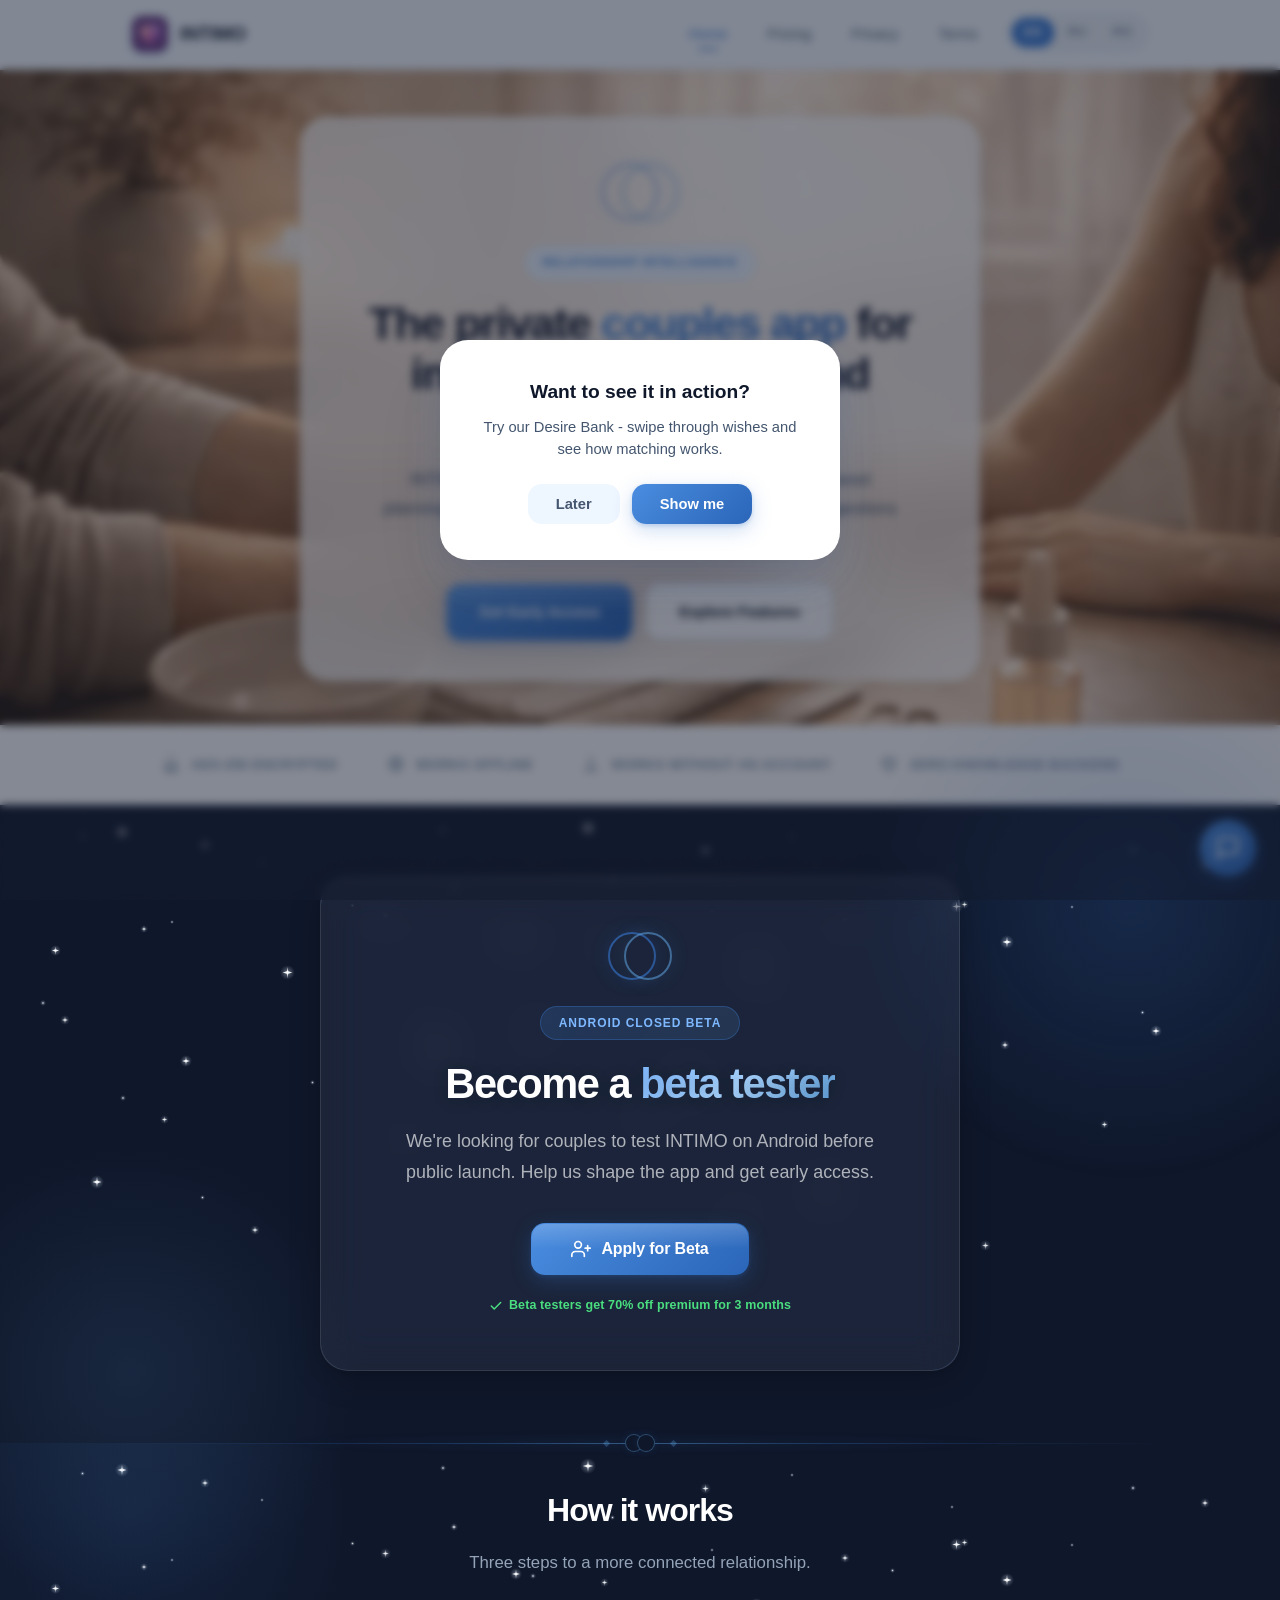
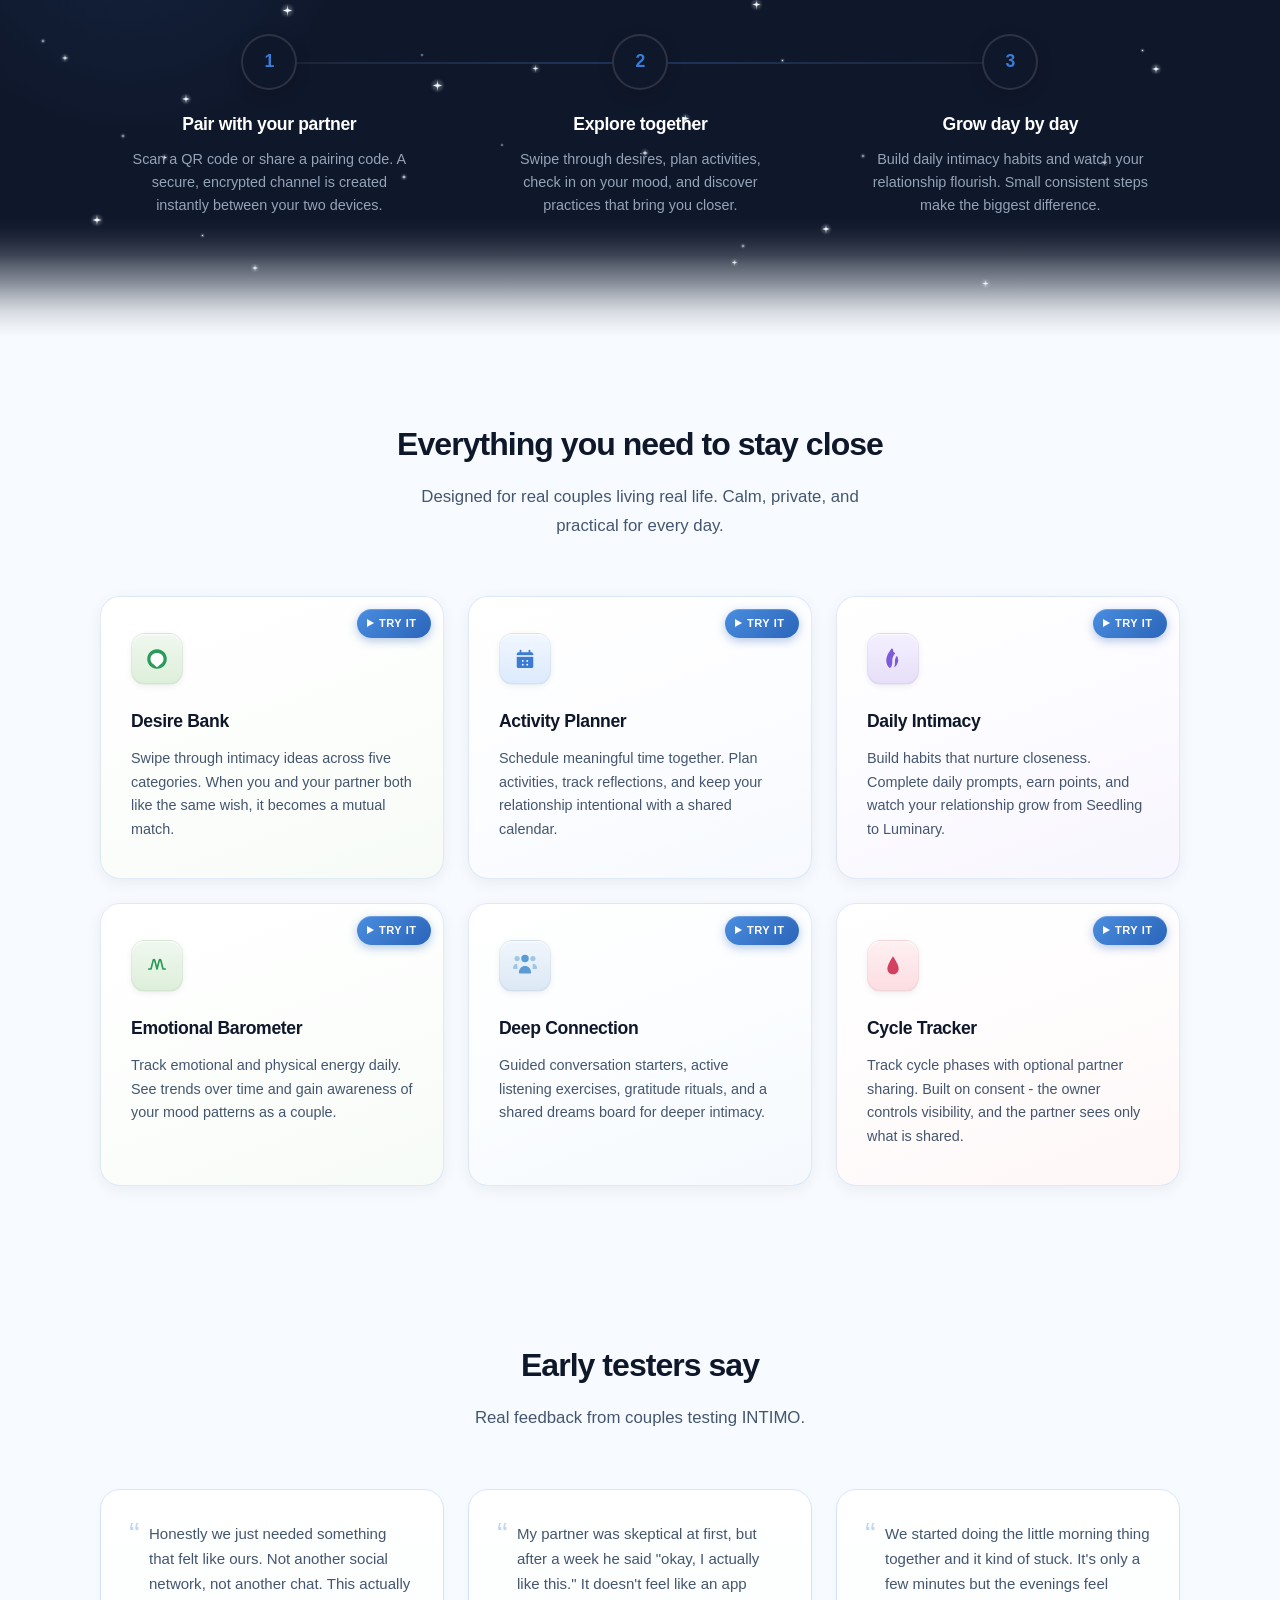
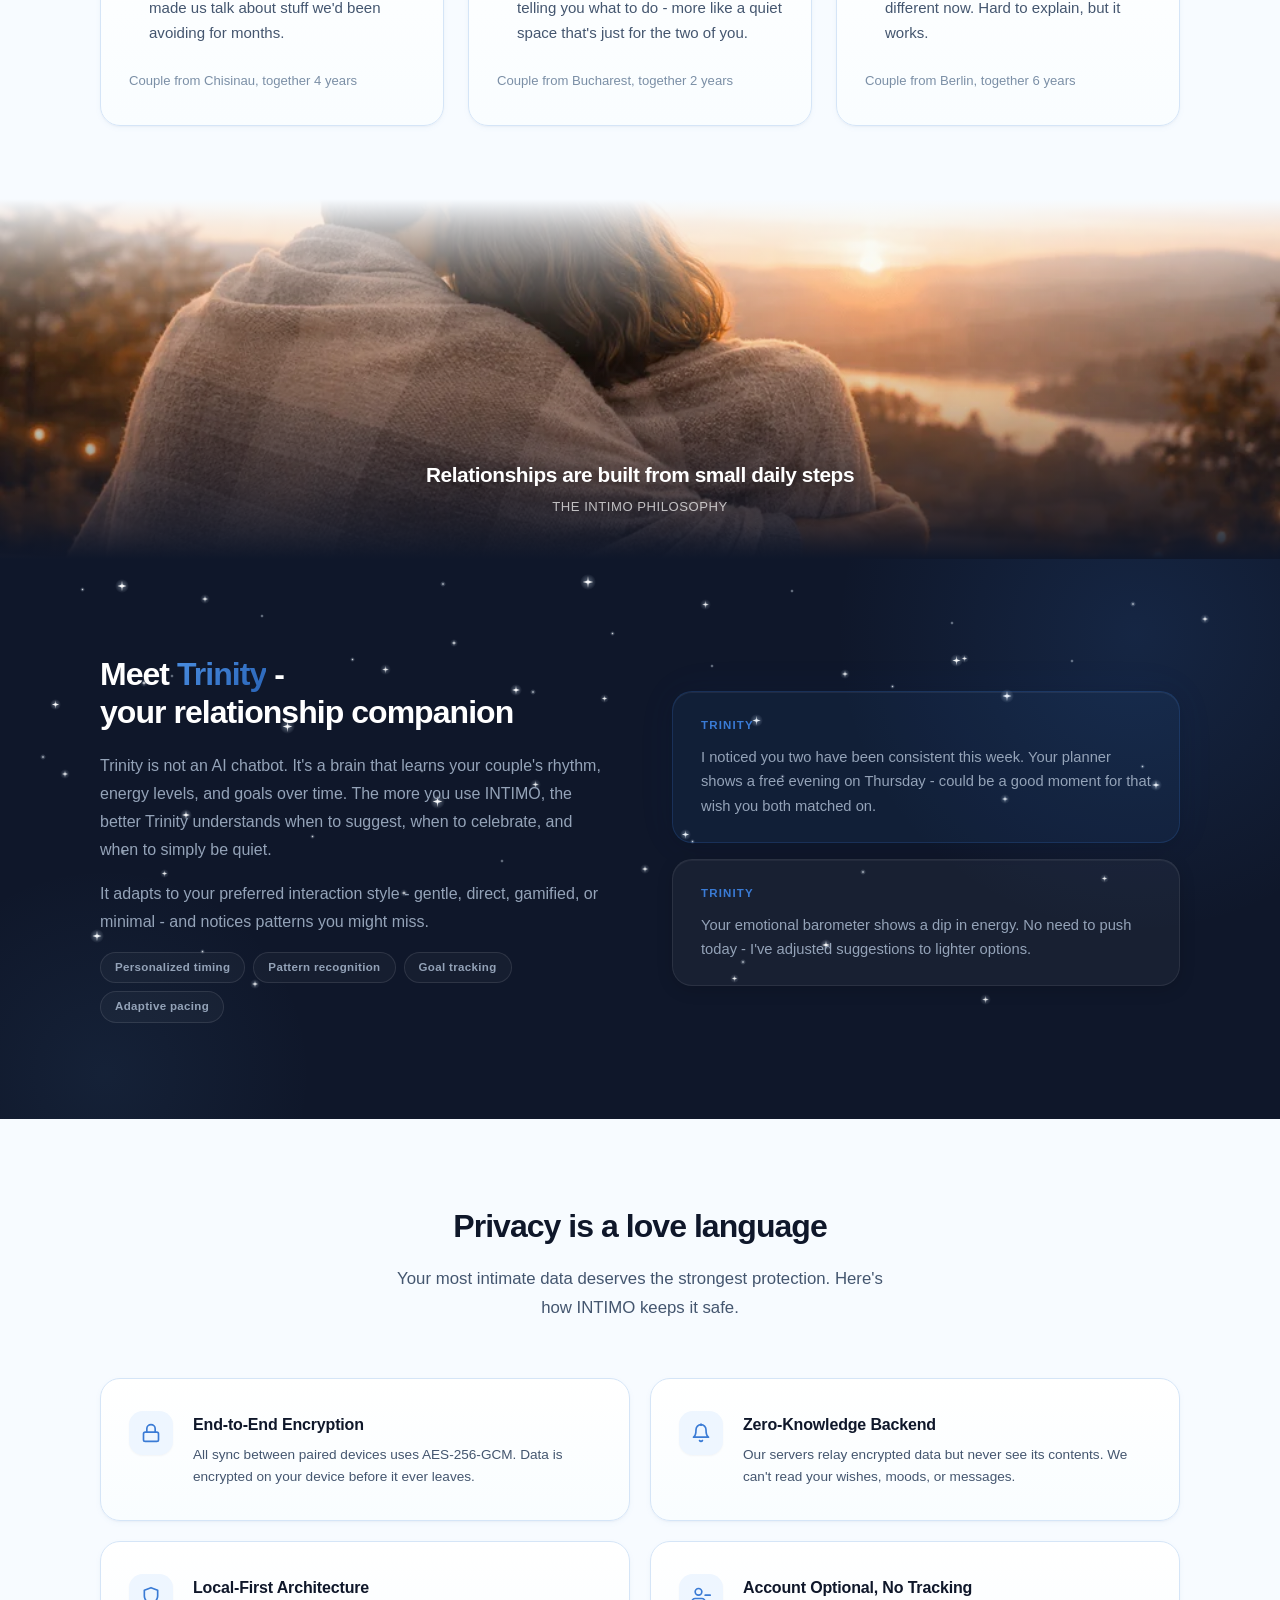
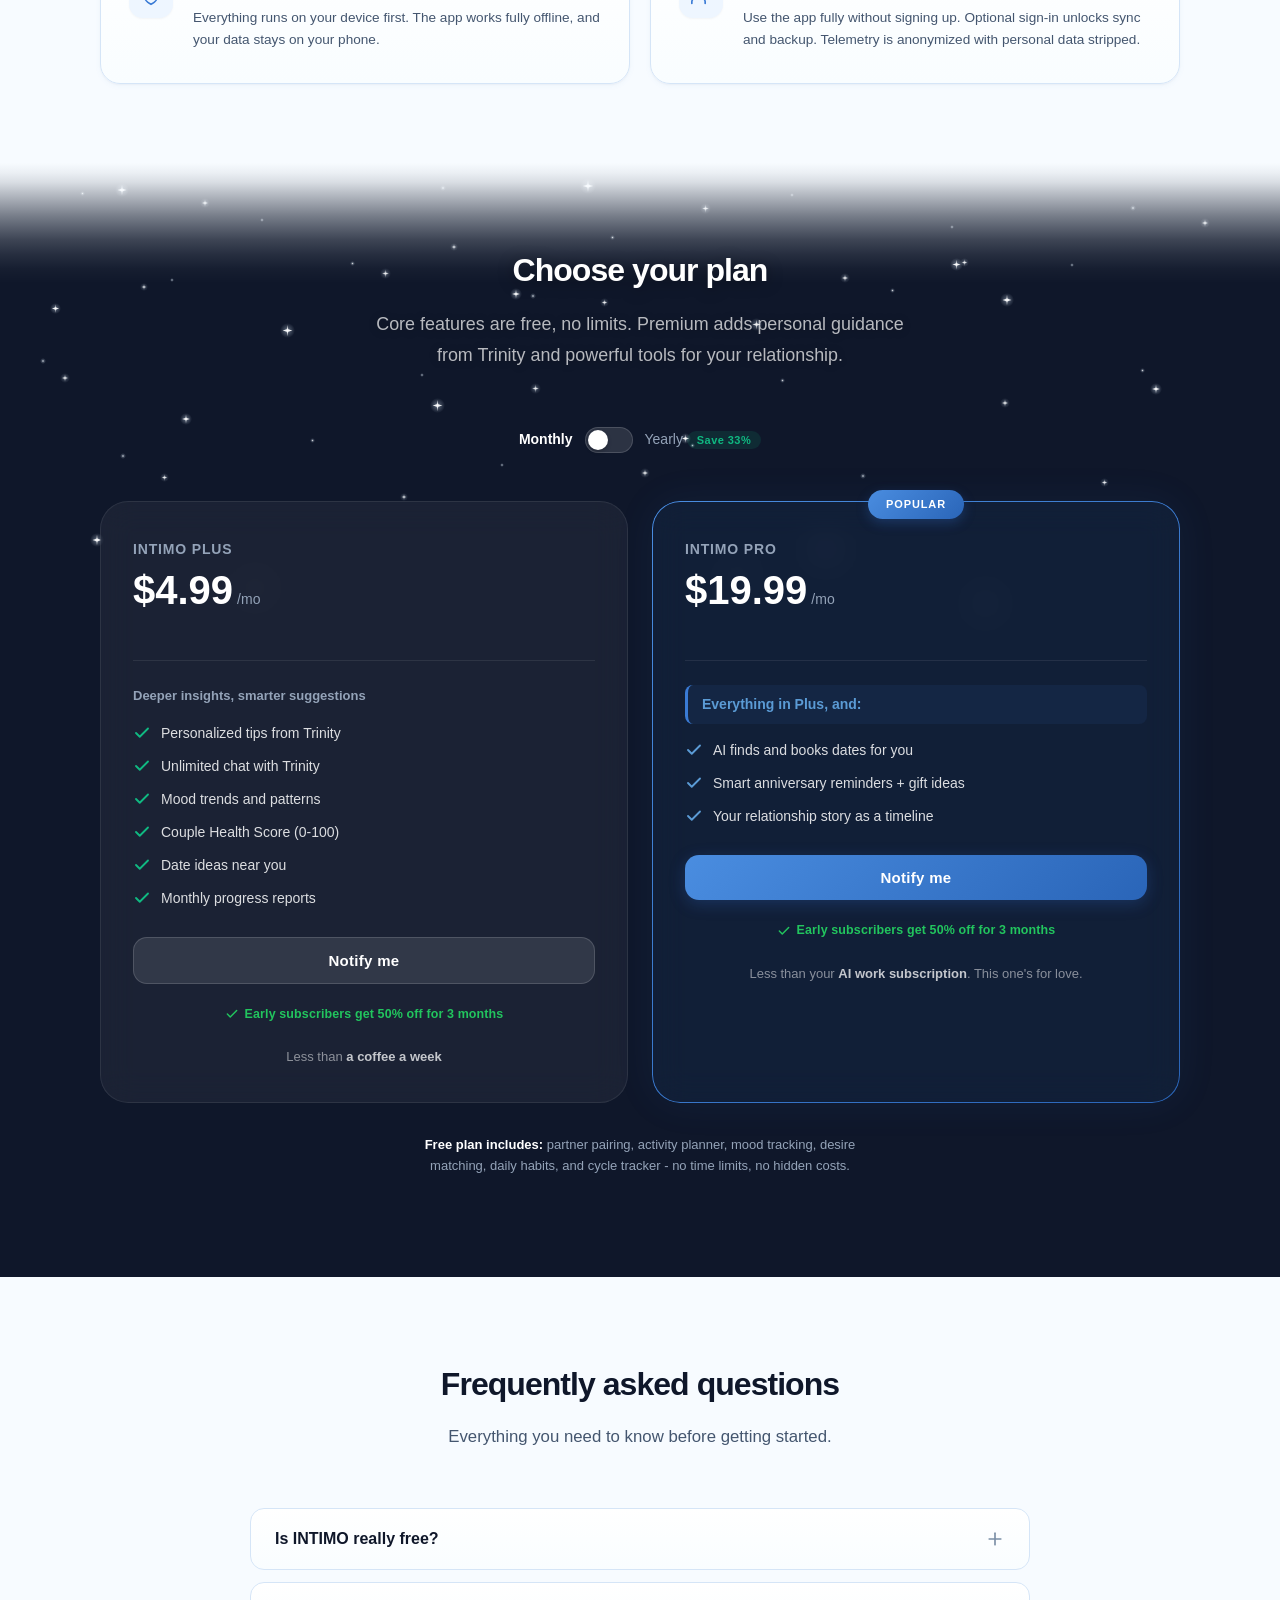
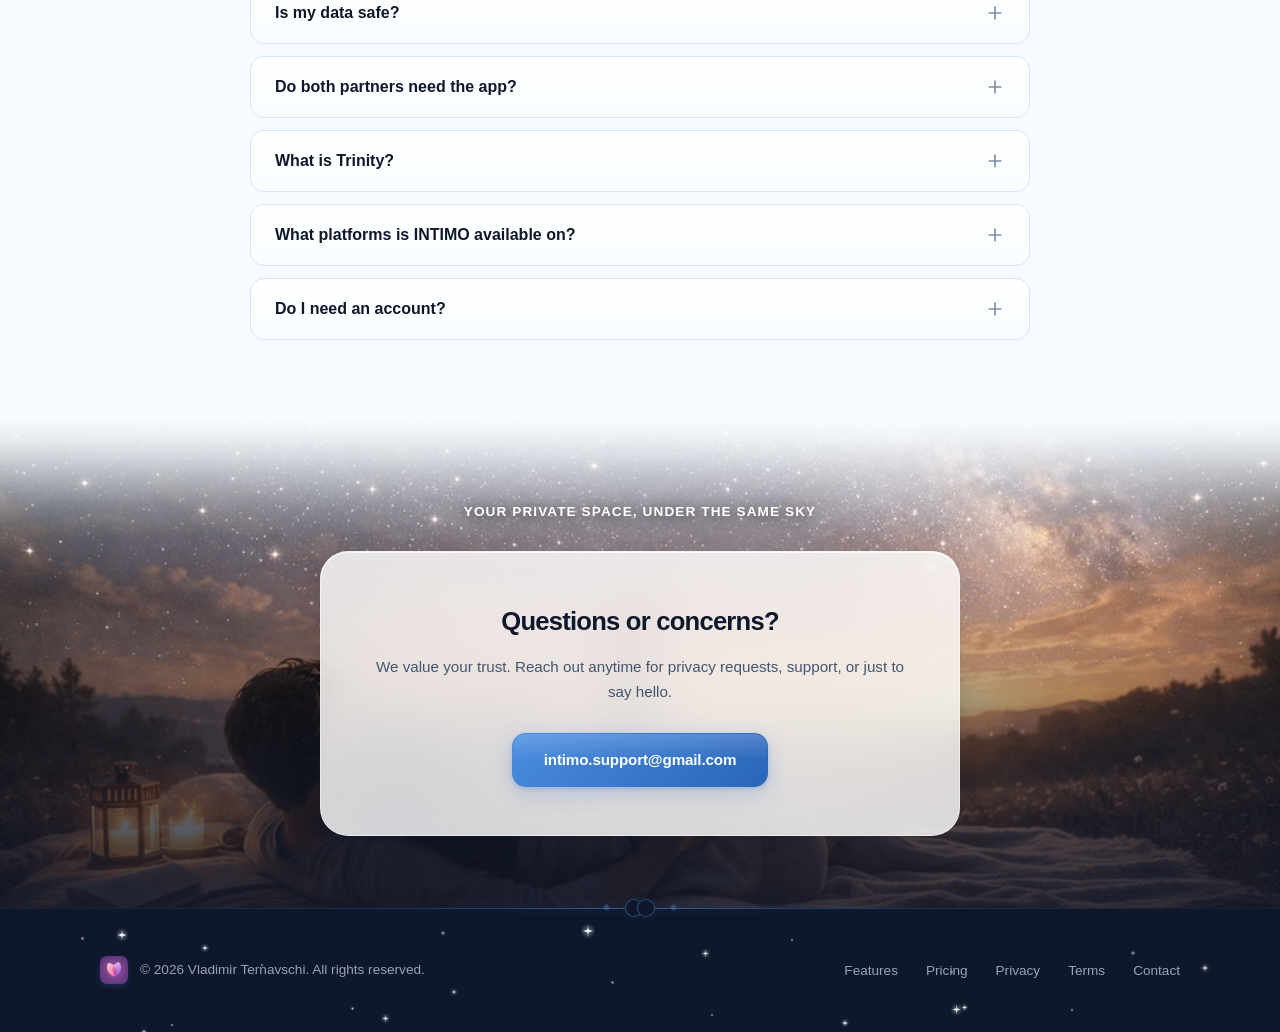
==== commit 9fd31d13: "fix: add og:image:width/height/type for reliable link previews Added og:image:width (1200), og:image" ====
--- a/index.html
+++ b/index.html
@@ -13,6 +13,9 @@
   <meta property="og:url" content="https://intimo.pro">
   <meta property="og:site_name" content="INTIMO">
   <meta property="og:image" content="https://intimo.pro/assets/og-image.png">
+  <meta property="og:image:width" content="1200">
+  <meta property="og:image:height" content="630">
+  <meta property="og:image:type" content="image/png">
   <meta name="twitter:card" content="summary_large_image">
   <meta name="twitter:title" content="INTIMO - Private Couples App for Desire Matching & Intimacy">
   <meta name="twitter:description" content="Encrypted couples app with desire matching, mood tracking, and AI companion. Free to start.">
--- a/assets/styles.css
+++ b/assets/styles.css
@@ -142,22 +142,24 @@
 /* Scroll reveal */
 .reveal {
   opacity: 0;
-  transform: translateY(28px);
-  transition: opacity 0.7s ease, transform 0.7s ease;
+  transform: translate3d(0, 16px, 0);
+  transition: opacity 0.5s ease, transform 0.5s ease;
+  will-change: opacity, transform;
 }
 .reveal.visible {
   opacity: 1;
-  transform: translateY(0);
-}
-.reveal-delay-1 { transition-delay: 0.1s; }
-.reveal-delay-2 { transition-delay: 0.2s; }
-.reveal-delay-3 { transition-delay: 0.3s; }
+  transform: translate3d(0, 0, 0);
+}
+.reveal-delay-1 { transition-delay: 0.08s; }
+.reveal-delay-2 { transition-delay: 0.16s; }
+.reveal-delay-3 { transition-delay: 0.24s; }
 
 @media (prefers-reduced-motion: reduce) {
   .reveal {
     opacity: 1;
     transform: none;
     transition: none;
+    will-change: auto;
   }
 }
 
@@ -554,7 +556,7 @@
    ============================================ */
 
 .how-it-works {
-  padding: 40px 32px 220px;
+  padding: 40px 32px 120px;
   background: var(--color-footer-bg);
   color: #fff;
   position: relative;
@@ -568,20 +570,19 @@
   bottom: 0;
   left: 0;
   right: 0;
-  height: 220px;
+  height: 120px;
   background: linear-gradient(180deg,
     transparent 0%,
-    rgba(247, 251, 255, 0.01) 8%,
-    rgba(247, 251, 255, 0.03) 16%,
-    rgba(247, 251, 255, 0.07) 24%,
-    rgba(247, 251, 255, 0.12) 32%,
-    rgba(247, 251, 255, 0.20) 40%,
-    rgba(247, 251, 255, 0.30) 48%,
-    rgba(247, 251, 255, 0.42) 56%,
-    rgba(247, 251, 255, 0.56) 64%,
-    rgba(247, 251, 255, 0.70) 72%,
-    rgba(247, 251, 255, 0.82) 80%,
-    rgba(247, 251, 255, 0.92) 88%,
+    rgba(247, 251, 255, 0.02) 8%,
+    rgba(247, 251, 255, 0.06) 16%,
+    rgba(247, 251, 255, 0.12) 24%,
+    rgba(247, 251, 255, 0.20) 32%,
+    rgba(247, 251, 255, 0.32) 40%,
+    rgba(247, 251, 255, 0.45) 50%,
+    rgba(247, 251, 255, 0.60) 60%,
+    rgba(247, 251, 255, 0.75) 70%,
+    rgba(247, 251, 255, 0.87) 80%,
+    rgba(247, 251, 255, 0.95) 90%,
     var(--color-bg) 100%
   );
   pointer-events: none;
@@ -1397,7 +1398,7 @@
    ============================================ */
 
 .pricing {
-  padding: 120px 32px 100px;
+  padding: 80px 32px 100px;
   background: var(--color-footer-bg);
   color: #fff;
   position: relative;
@@ -1409,18 +1410,18 @@
   content: '';
   position: absolute;
   top: 0; left: 0; right: 0;
-  height: 200px;
+  height: 120px;
   background: linear-gradient(180deg,
     var(--color-bg) 0%,
-    rgba(247, 251, 255, 0.92) 10%,
-    rgba(247, 251, 255, 0.82) 20%,
-    rgba(247, 251, 255, 0.70) 30%,
-    rgba(247, 251, 255, 0.56) 40%,
-    rgba(247, 251, 255, 0.42) 50%,
-    rgba(247, 251, 255, 0.30) 60%,
-    rgba(247, 251, 255, 0.18) 70%,
-    rgba(247, 251, 255, 0.08) 80%,
-    rgba(247, 251, 255, 0.02) 90%,
+    rgba(247, 251, 255, 0.95) 8%,
+    rgba(247, 251, 255, 0.87) 16%,
+    rgba(247, 251, 255, 0.75) 24%,
+    rgba(247, 251, 255, 0.60) 34%,
+    rgba(247, 251, 255, 0.45) 44%,
+    rgba(247, 251, 255, 0.32) 54%,
+    rgba(247, 251, 255, 0.20) 64%,
+    rgba(247, 251, 255, 0.10) 76%,
+    rgba(247, 251, 255, 0.03) 88%,
     transparent 100%);
   pointer-events: none;
   z-index: 1;
@@ -1763,7 +1764,7 @@
 .perk-line {
   display: flex;
   align-items: center;
-  justify-content: flex-end;
+  justify-content: center;
   gap: 6px;
   margin-top: 14px;
   padding: 6px 0;
@@ -3251,6 +3252,20 @@
   .spotlight::before,
   .policy-header::before { display: none; }
   .beta-glow { display: none; }
+
+  /* Kill backdrop-filter on mobile - too heavy for GPU */
+  .hero-inner,
+  .btn-outline,
+  .beta-card,
+  .beta-overlay,
+  .beta-modal,
+  .cta-card,
+  .demo-prompt-overlay,
+  .spotlight-card,
+  .nav-links {
+    backdrop-filter: none !important;
+    -webkit-backdrop-filter: none !important;
+  }
 }
 
 /* ============================================
